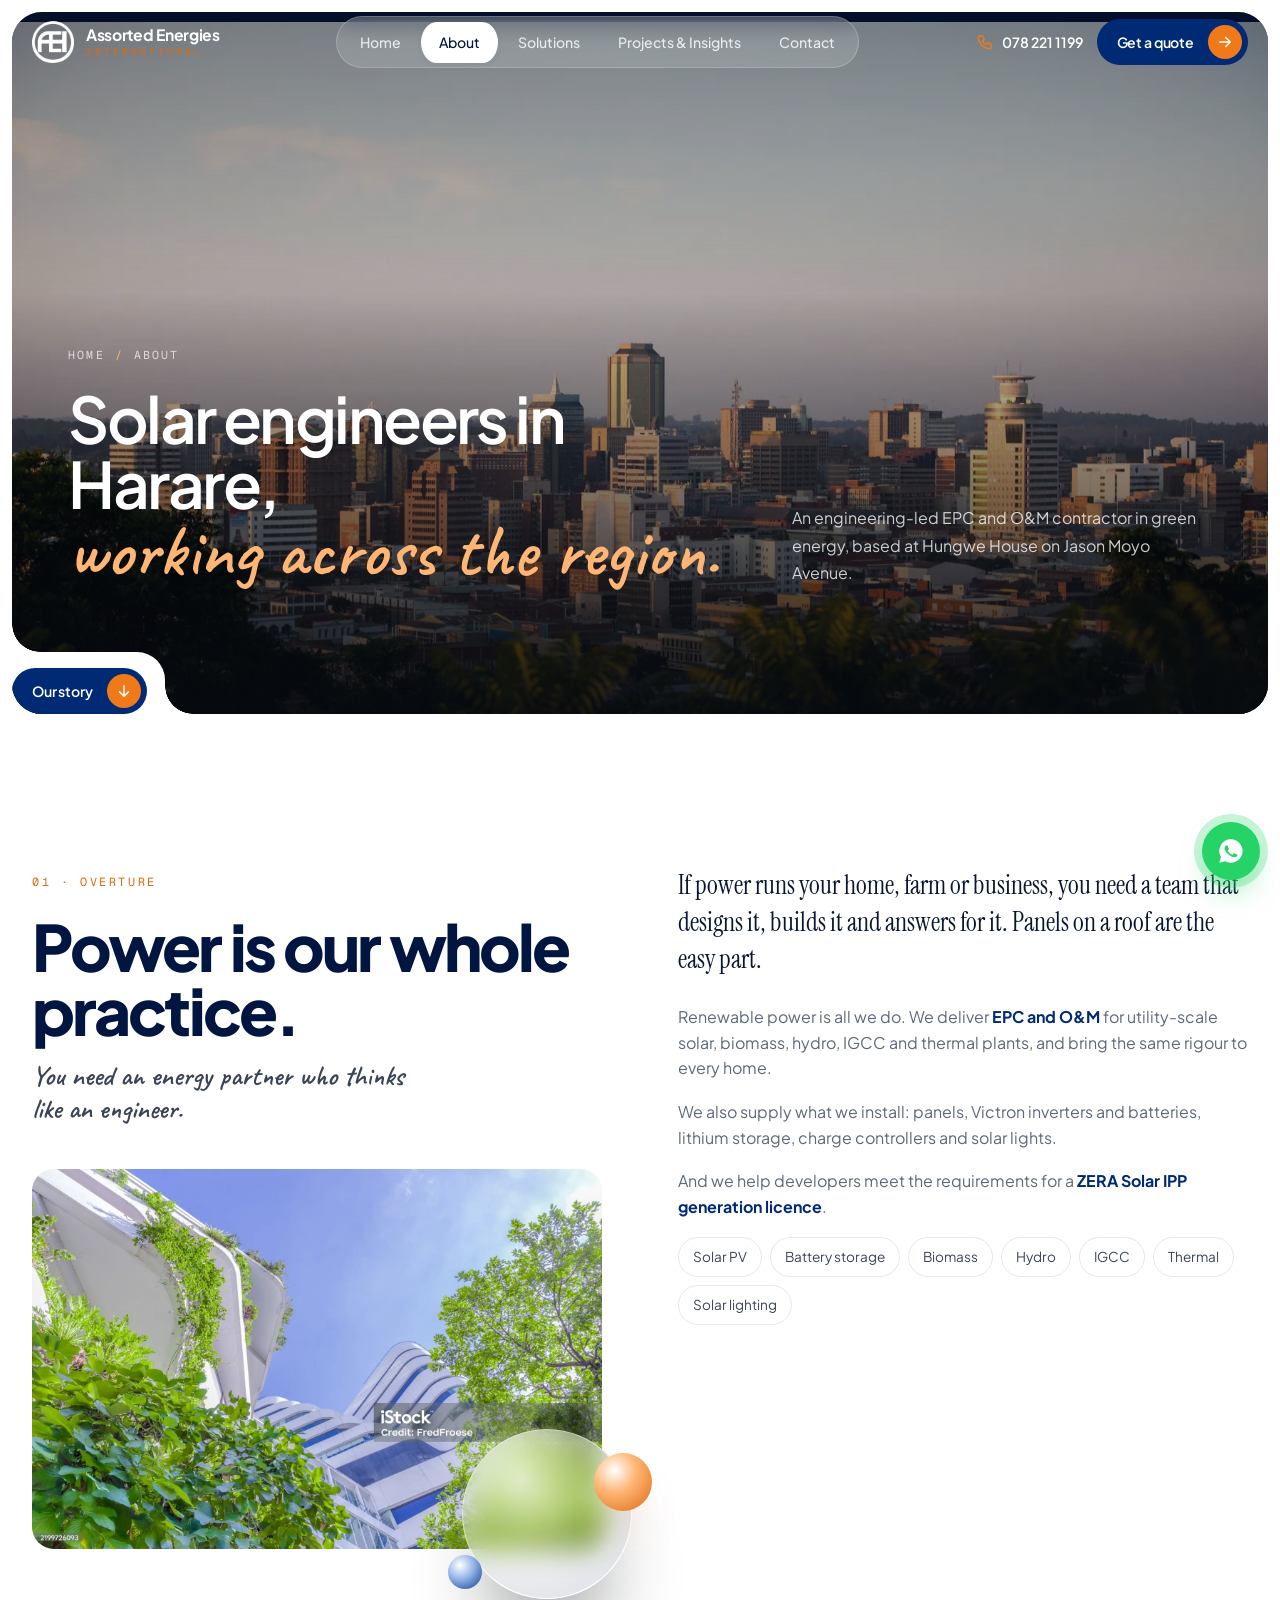
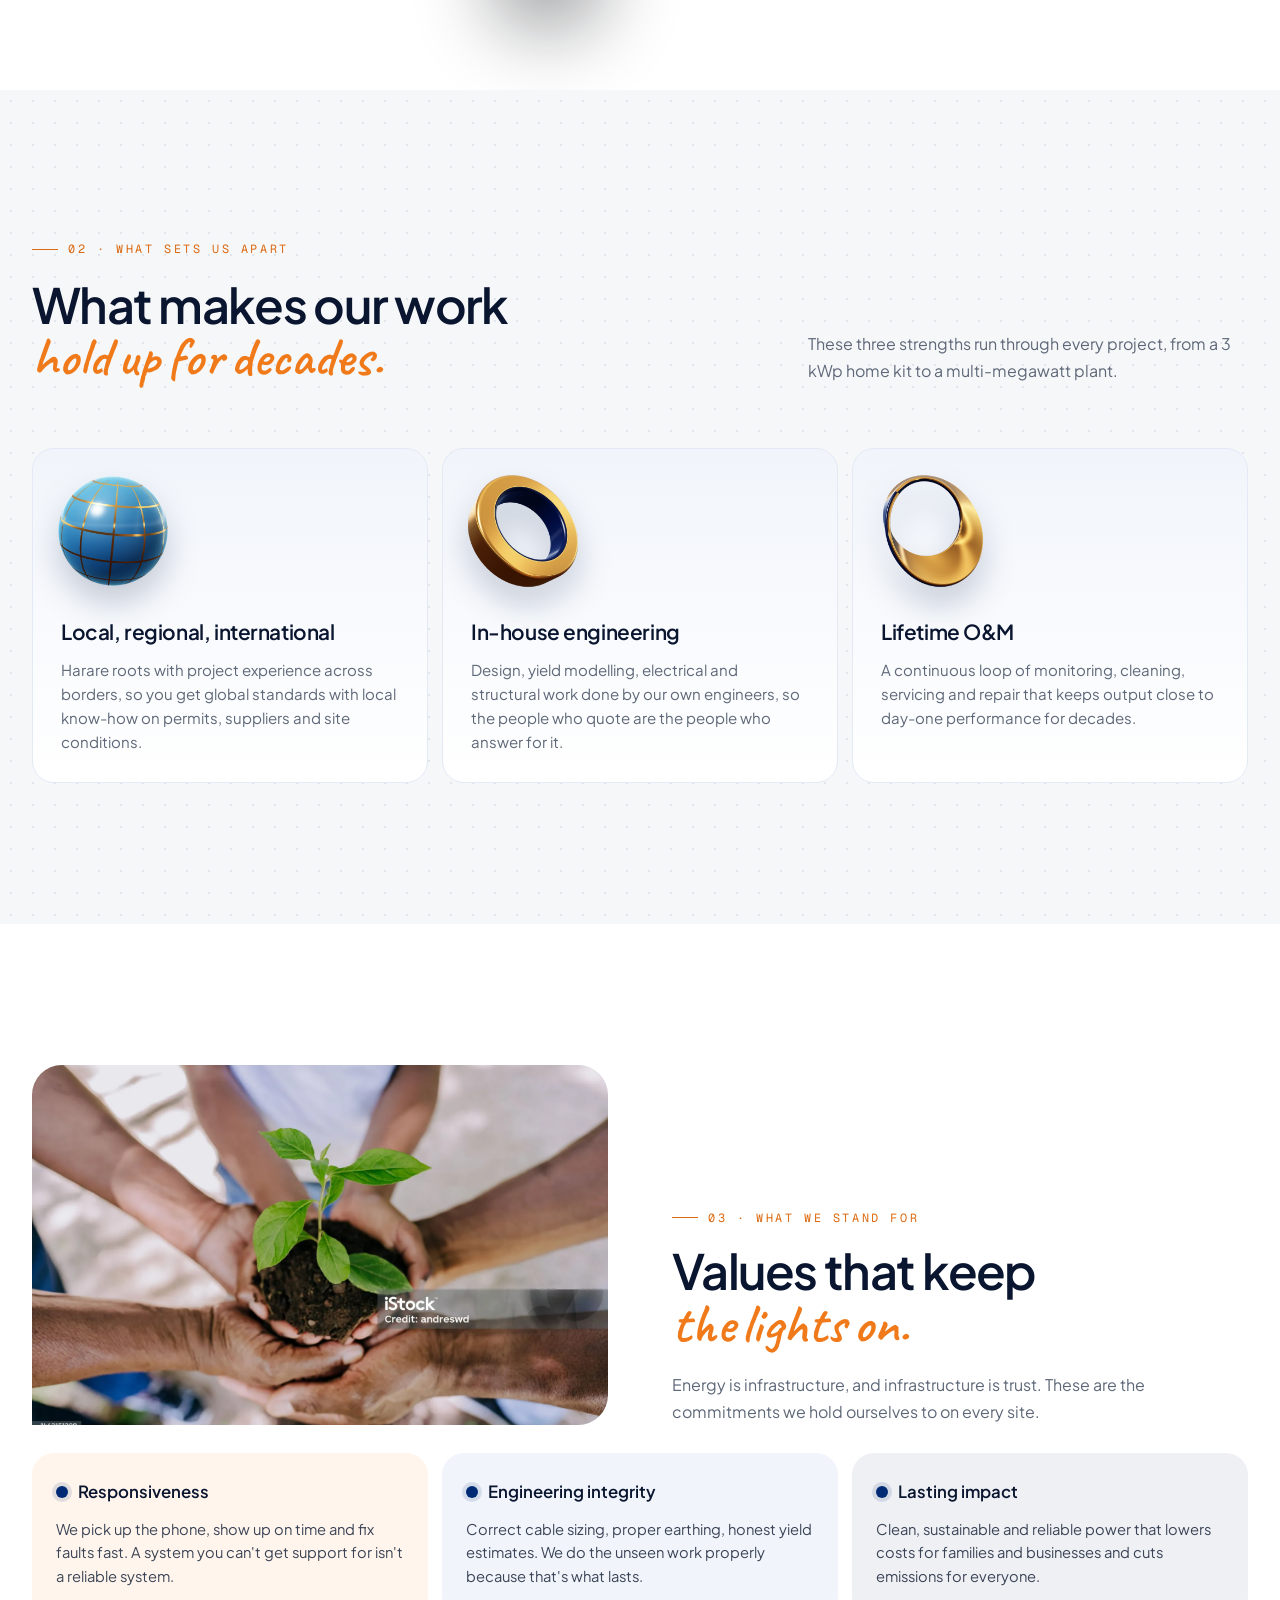
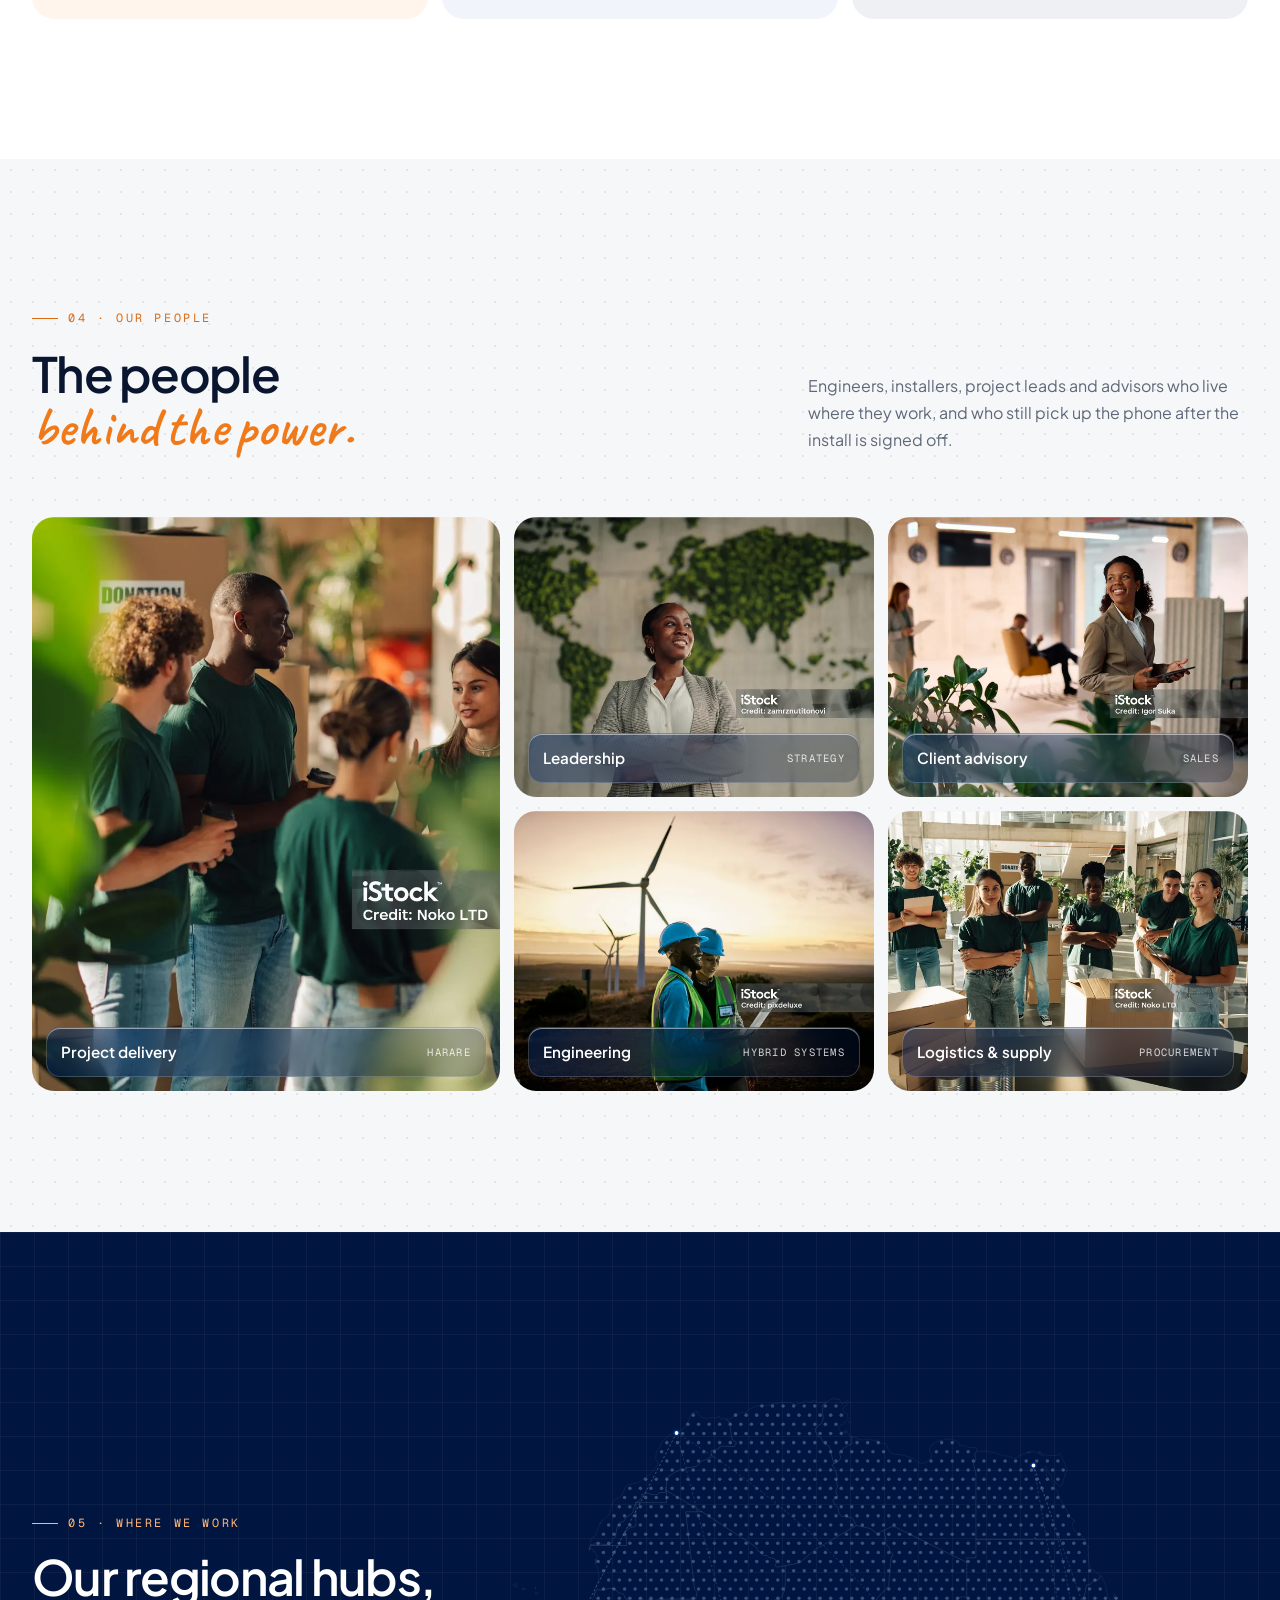
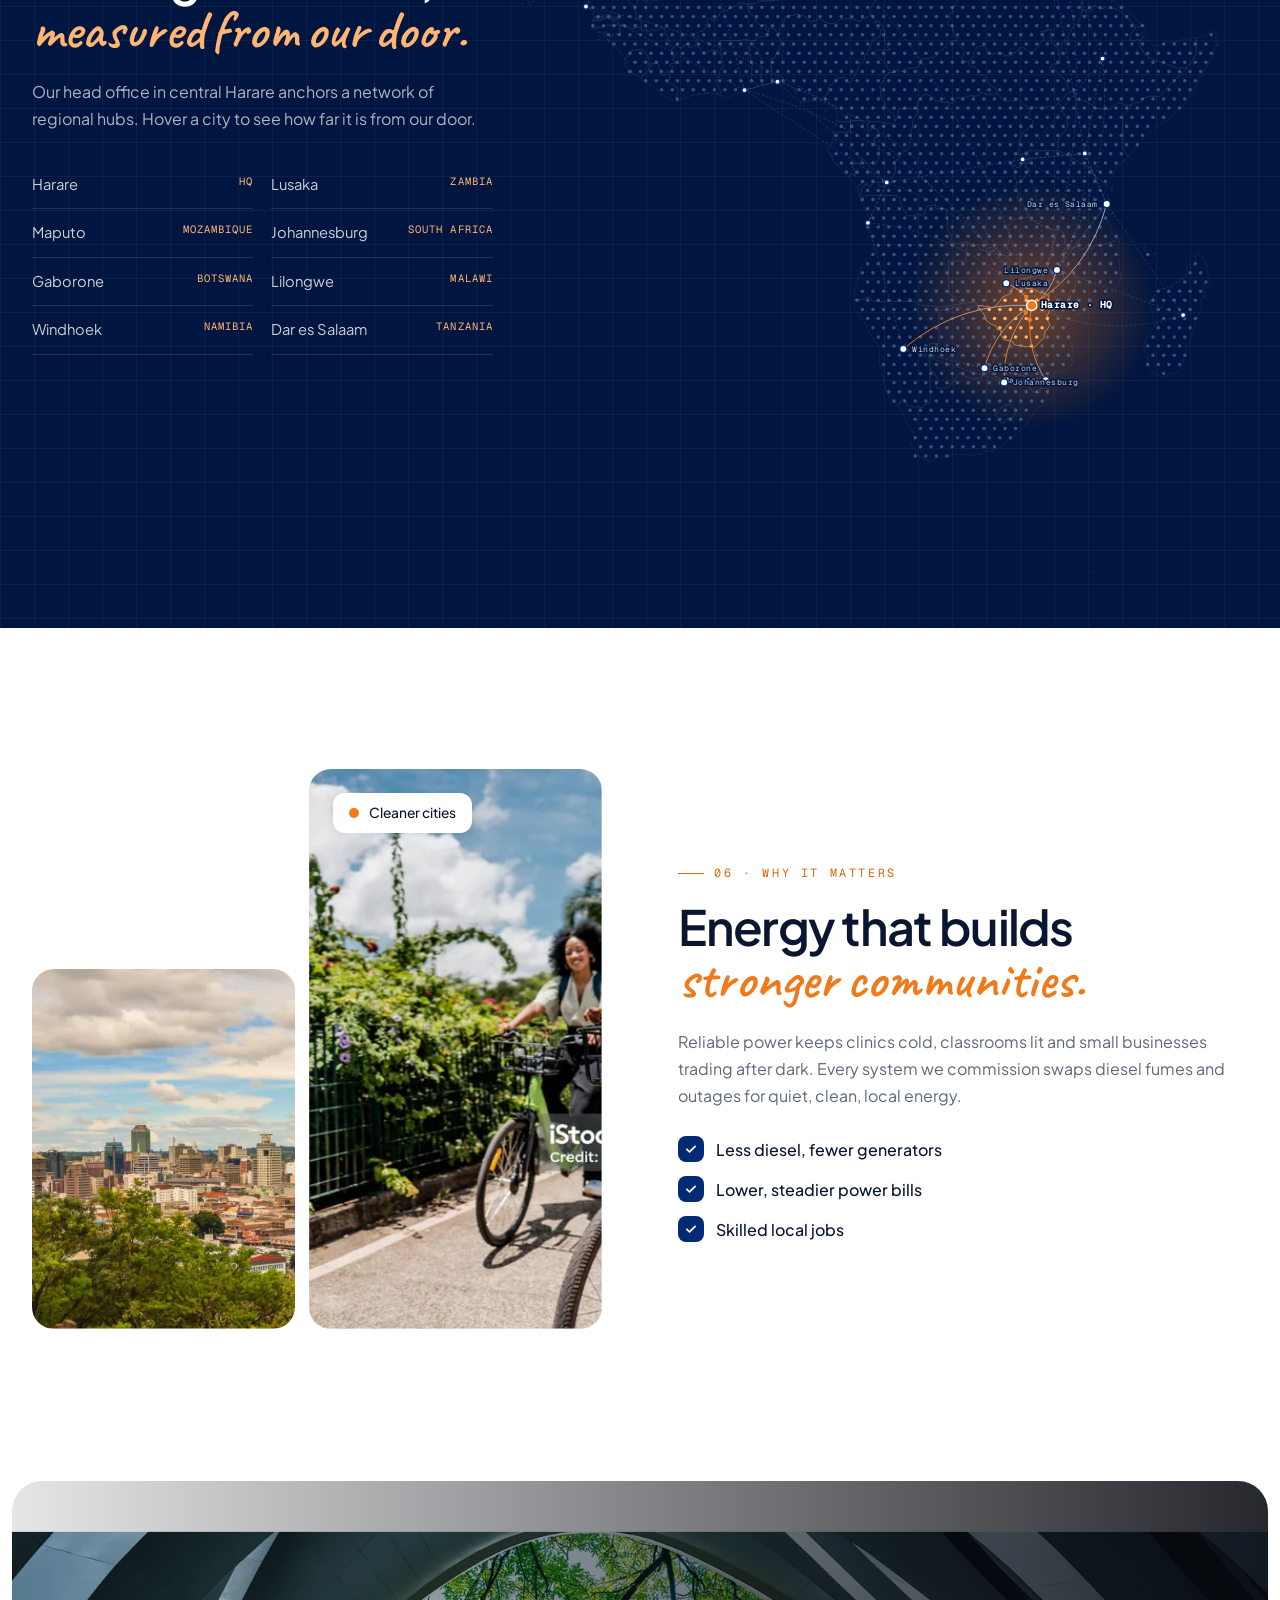
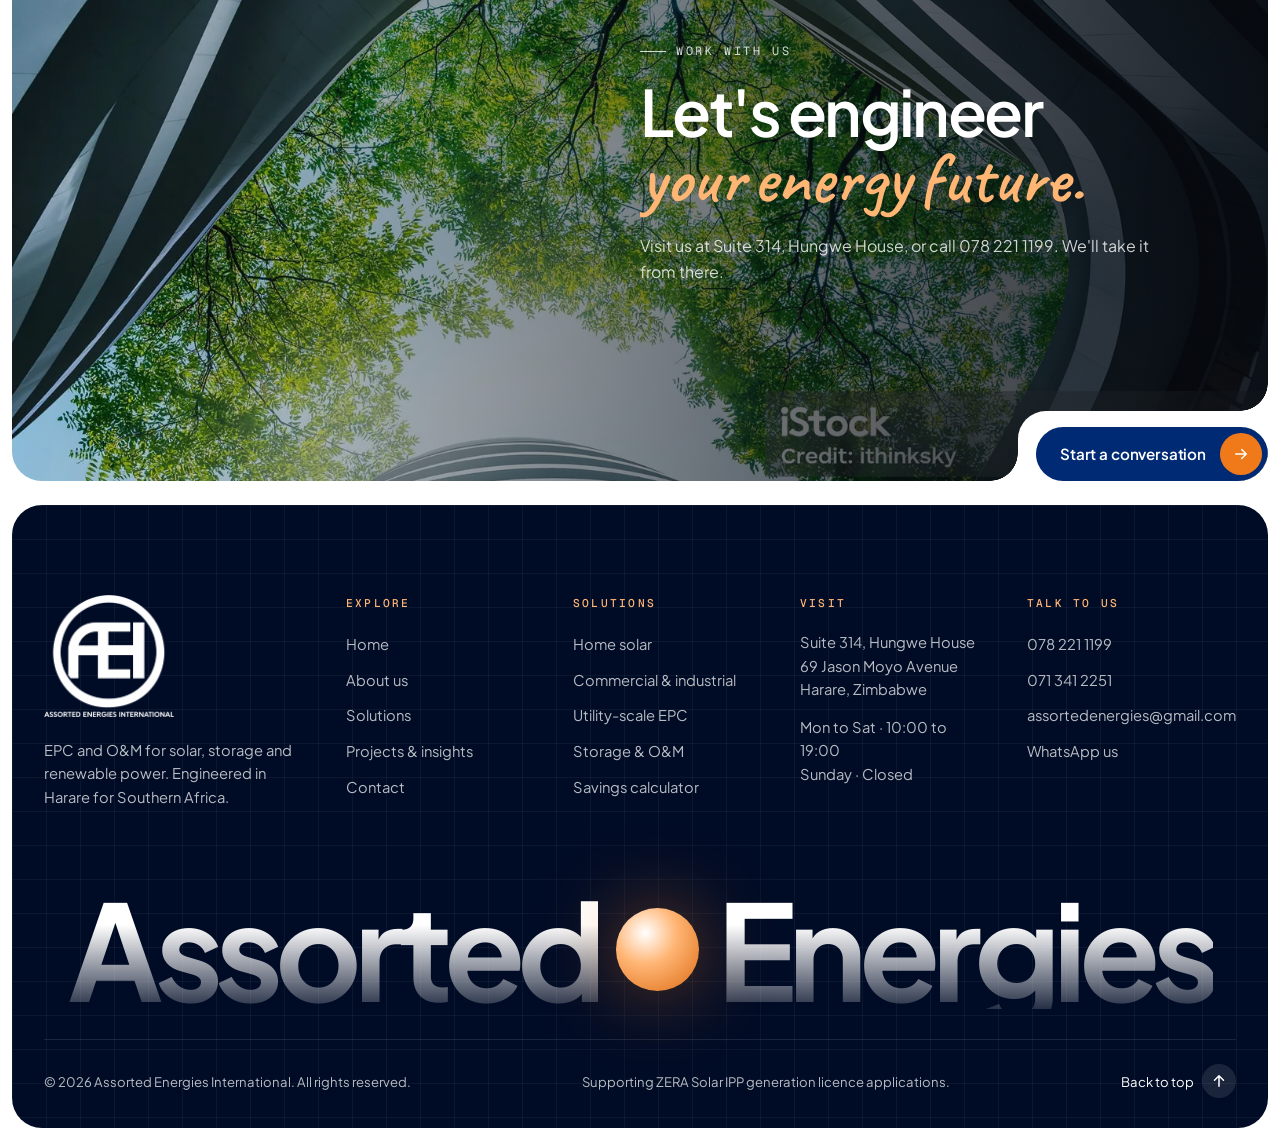
==== about.html @ 4443fee0 "Build Assorted Energies International website Five-page static site (Home, About, Solutions, Project" ====
<!doctype html>
<html lang="en">
<head>
  <meta charset="utf-8">
  <meta name="viewport" content="width=device-width, initial-scale=1">
  <title>About | Assorted Energies International</title>
  <meta name="description" content="A Harare-based EPC and O&amp;M contractor with local, regional and international experience across solar, storage, biomass, hydro and thermal power.">
  <meta name="theme-color" content="#002a74">
  <link rel="icon" href="assets/img/favicon.png">
  <script>document.documentElement.classList.add('js')</script>
  <link rel="preload" href="assets/fonts/plus-jakarta-sans.woff2" as="font" type="font/woff2" crossorigin>
  <link rel="preload" href="assets/fonts/caveat.woff2" as="font" type="font/woff2" crossorigin>
  <link rel="stylesheet" href="assets/css/fonts.css">
  <link rel="stylesheet" href="assets/css/style.css">
</head>
<body class="has-dark-hero" id="top">
<a class="skip-link" href="#main">Skip to content</a>

<div class="preloader" data-preloader aria-hidden="true">
  <div class="preloader__mark">
    <svg class="preloader__ring" viewBox="0 0 120 120"><circle cx="60" cy="60" r="54"/></svg>
    <img src="assets/img/logo-mark-white.png" alt="" width="64" height="64">
  </div>
  <p class="preloader__word"><span>Assorted Energies International</span></p>
</div>

<header class="site-header" data-header>
  <div class="container header-inner">
    <a class="brand" href="index.html" aria-label="Assorted Energies International, home">
      <img class="brand__mark" src="assets/img/logo-mark.png" alt="" width="42" height="42">
      <span class="brand__text"><b>Assorted Energies</b><small>International</small></span>
    </a>

    <nav class="nav" aria-label="Primary">
      <ul class="nav__list" data-nav-list>
        <li><a href="index.html" data-nav="home">Home</a></li>
        <li><a href="about.html" data-nav="about" class="is-active" aria-current="page">About</a></li>
        <li><a href="solutions.html" data-nav="solutions">Solutions</a></li>
        <li><a href="projects.html" data-nav="projects">Projects &amp; Insights</a></li>
        <li><a href="contact.html" data-nav="contact">Contact</a></li>
      </ul>
      <span class="nav__indicator" data-nav-indicator aria-hidden="true"></span>
    </nav>

    <div class="header-cta">
      <a class="header-phone" href="tel:+263782211199">
        <svg viewBox="0 0 24 24" aria-hidden="true"><path d="M5 4h4l2 5-2.5 1.5a11 11 0 0 0 5 5L15 13l5 2v4a2 2 0 0 1-2 2A16 16 0 0 1 3 6a2 2 0 0 1 2-2"/></svg>
        <span>078 221 1199</span>
      </a>
      <a class="btn btn--dark btn--sm" href="contact.html" data-magnetic>
        <span>Get a quote</span>
        <span class="btn__icon"><svg viewBox="0 0 24 24" aria-hidden="true"><path d="M5 12h14M13 6l6 6-6 6"/></svg></span>
      </a>
      <button class="menu-toggle" type="button" aria-label="Open menu" aria-expanded="false" aria-controls="mobile-menu" data-menu-toggle>
        <span></span><span></span>
      </button>
    </div>
  </div>
</header>

<div class="mobile-menu" id="mobile-menu" data-mobile-menu hidden>
  <nav aria-label="Mobile">
    <ol class="mobile-menu__list">
      <li><a href="index.html"><small>01</small>Home</a></li>
      <li><a href="about.html"><small>02</small>About</a></li>
      <li><a href="solutions.html"><small>03</small>Solutions</a></li>
      <li><a href="projects.html"><small>04</small>Projects &amp; Insights</a></li>
      <li><a href="contact.html"><small>05</small>Contact</a></li>
    </ol>
  </nav>
  <div class="mobile-menu__foot">
    <a href="tel:+263782211199">078 221 1199</a>
    <a href="mailto:assortedenergies@gmail.com">assortedenergies@gmail.com</a>
    <p>Suite 314, Hungwe House, 69 Jason Moyo Ave, Harare</p>
  </div>
</div>


<main id="main">

  <section class="page-hero">
    <div class="page-hero__card">
      <div class="page-hero__media"><img src="assets/img/harare-skyline.webp" alt="Harare city skyline seen across green treetops" data-parallax=".12" fetchpriority="high"></div>
      <div class="page-hero__content">
        <div>
          <nav class="crumbs" aria-label="Breadcrumb" data-hero style="--d:.1s"><a href="index.html">Home</a><span aria-hidden="true">/</span><span>About</span></nav>
          <h1 class="h1" data-hero style="--d:.2s">Solar engineers in Harare,<br><span class="serif">working across the region.</span></h1>
        </div>
        <p class="lede" data-hero style="--d:.35s">An engineering-led EPC and O&amp;M contractor in green energy, based at Hungwe House on Jason Moyo Avenue.</p>
      </div>
      <div class="notch">
        <a class="btn btn--sm" href="#overture"><span>Our story</span><span class="btn__icon"><svg viewBox="0 0 24 24" aria-hidden="true"><path d="M12 5v14M6 13l6 6 6-6"/></svg></span></a>
      </div>
    </div>
  </section>

  <!-- OVERTURE ----------------------------------------------------------------------- -->
  <section class="section" id="overture">
    <div class="container overture">
      <div>
        <p class="eyebrow eyebrow--plain" data-reveal>01 · Overture</p>
        <h2 class="overture__title" data-split>Power is our whole practice.</h2>
        <p class="overture__sub" data-reveal style="--d:.15s">You need an energy partner who thinks like an engineer.</p>
        <div class="overture__media" data-reveal="scale" style="--d:.2s">
          <figure class="media"><img src="assets/img/green-architecture.webp" alt="Modern building wrapped in greenery against a blue sky" loading="lazy"></figure>
          <div class="orb" aria-hidden="true"><span></span><span></span><span></span></div>
        </div>
      </div>
      <div>
        <p class="overture__lede" data-reveal>If power runs your home, farm or business, you need a team that designs it, builds it and answers for it. Panels on a roof are the easy part.</p>
        <div class="overture__body" data-reveal style="--d:.1s">
          <p>Renewable power is all we do. We deliver <strong>EPC and O&amp;M</strong> for utility-scale solar, biomass, hydro, IGCC and thermal plants, and bring the same rigour to every home.</p>
          <p style="margin-top:18px">We also supply what we install: panels, Victron inverters and batteries, lithium storage, charge controllers and solar lights.</p>
          <p style="margin-top:18px">And we help developers meet the requirements for a <strong>ZERA Solar IPP generation licence</strong>.</p>
        </div>
        <ul class="pill-list tech-list" data-reveal style="--d:.2s">
          <li>Solar PV</li><li>Battery storage</li><li>Biomass</li><li>Hydro</li><li>IGCC</li><li>Thermal</li><li>Solar lighting</li>
        </ul>
      </div>
    </div>
  </section>

  <!-- CAPABILITIES (3D) ------------------------------------------------------------------- -->
  <section class="section section--gray">
    <div class="container">
      <div class="section-head">
        <div>
          <p class="eyebrow" data-reveal>02 · What sets us apart</p>
          <h2 class="h2" data-split>What makes our work<br><span class="serif tone-orange">hold up for decades.</span></h2>
        </div>
        <p class="lede" data-reveal style="--d:.1s">These three strengths run through every project, from a 3 kWp home kit to a multi-megawatt plant.</p>
      </div>
      <div class="caps">
        <article class="cap" data-reveal>
          <img src="assets/img/obj-globe.webp" alt="" width="120" height="120" loading="lazy">
          <h3>Local, regional, international</h3>
          <p>Harare roots with project experience across borders, so you get global standards with local know-how on permits, suppliers and site conditions.</p>
        </article>
        <article class="cap" data-reveal style="--d:.1s">
          <img src="assets/img/obj-ring.webp" alt="" width="120" height="120" loading="lazy">
          <h3>In-house engineering</h3>
          <p>Design, yield modelling, electrical and structural work done by our own engineers, so the people who quote are the people who answer for it.</p>
        </article>
        <article class="cap" data-reveal style="--d:.2s">
          <img src="assets/img/obj-ribbon.webp" alt="" width="120" height="120" loading="lazy">
          <h3>Lifetime O&amp;M</h3>
          <p>A continuous loop of monitoring, cleaning, servicing and repair that keeps output close to day-one performance for decades.</p>
        </article>
      </div>
    </div>
  </section>

  <!-- VALUES ------------------------------------------------------------------------------- -->
  <section class="section">
    <div class="container values">
      <figure class="media values__img" data-reveal="clip"><img src="assets/img/hands-community.webp" alt="Several hands together holding a young plant in soil" loading="lazy"></figure>
      <div>
        <p class="eyebrow" data-reveal>03 · What we stand for</p>
        <h2 class="h2" style="margin:18px 0 20px" data-split>Values that keep<br><span class="serif tone-orange">the lights on.</span></h2>
        <p class="lede" data-reveal style="--d:.1s">Energy is infrastructure, and infrastructure is trust. These are the commitments we hold ourselves to on every site.</p>
      </div>
      <div class="values__cards">
        <div class="value-card" data-reveal><h3>Responsiveness</h3><p>We pick up the phone, show up on time and fix faults fast. A system you can't get support for isn't a reliable system.</p></div>
        <div class="value-card" data-reveal style="--d:.1s"><h3>Engineering integrity</h3><p>Correct cable sizing, proper earthing, honest yield estimates. We do the unseen work properly because that's what lasts.</p></div>
        <div class="value-card" data-reveal style="--d:.2s"><h3>Lasting impact</h3><p>Clean, sustainable and reliable power that lowers costs for families and businesses and cuts emissions for everyone.</p></div>
      </div>
    </div>
  </section>

  <!-- TEAM ----------------------------------------------------------------------------------- -->
  <section class="section section--gray">
    <div class="container">
      <div class="section-head">
        <div>
          <p class="eyebrow" data-reveal>04 · Our people</p>
          <h2 class="h2" data-split>The people<br><span class="serif tone-orange">behind the power.</span></h2>
        </div>
        <p class="lede" data-reveal style="--d:.1s">Engineers, installers, project leads and advisors who live where they work, and who still pick up the phone after the install is signed off.</p>
      </div>
      <div class="team">
        <figure class="media" data-reveal="clip"><img src="assets/img/team-green.webp" alt="Team members in green shirts collaborating in a bright office" loading="lazy">
          <figcaption class="glass glass--dark"><b>Project delivery</b><small>Harare</small></figcaption></figure>
        <figure class="media" data-reveal="clip" style="--d:.1s"><img src="assets/img/leader-map-sm.webp" alt="Professional standing confidently in front of a green world map wall" loading="lazy">
          <figcaption class="glass glass--dark"><b>Leadership</b><small>Strategy</small></figcaption></figure>
        <figure class="media" data-reveal="clip" style="--d:.15s"><img src="assets/img/advisor-office-sm.webp" alt="Advisor smiling with a tablet in a modern office" loading="lazy">
          <figcaption class="glass glass--dark"><b>Client advisory</b><small>Sales</small></figcaption></figure>
        <figure class="media" data-reveal="clip" style="--d:.2s"><img src="assets/img/engineers-wind-sm.webp" alt="Two engineers in hard hats reviewing data near wind turbines" loading="lazy">
          <figcaption class="glass glass--dark"><b>Engineering</b><small>Hybrid systems</small></figcaption></figure>
        <figure class="media" data-reveal="clip" style="--d:.25s"><img src="assets/img/team-office-sm.webp" alt="Team members unpacking equipment boxes in an office" loading="lazy">
          <figcaption class="glass glass--dark"><b>Logistics &amp; supply</b><small>Procurement</small></figcaption></figure>
      </div>
    </div>
  </section>

  <!-- REACH MAP ---------------------------------------------------------------------------------- -->
  <section class="section section--dark map-section" id="reach">
    <div class="container map-wrap">
      <div>
        <p class="eyebrow eyebrow--light" data-reveal>05 · Where we work</p>
        <h2 class="h2" style="margin:18px 0 22px" data-split>Our regional hubs,<br><span class="serif" style="color:var(--orange-300)">measured from our door.</span></h2>
        <p class="lede" data-reveal>Our head office in central Harare anchors a network of regional hubs. Hover a city to see how far it is from our door.</p>
        <div class="city-list" data-reveal style="--d:.1s" id="africa-cities">
          <button type="button" data-city="Harare">Harare <small>HQ</small></button>
          <button type="button" data-city="Lusaka">Lusaka <small>Zambia</small></button>
          <button type="button" data-city="Maputo">Maputo <small>Mozambique</small></button>
          <button type="button" data-city="Johannesburg">Johannesburg <small>South Africa</small></button>
          <button type="button" data-city="Gaborone">Gaborone <small>Botswana</small></button>
          <button type="button" data-city="Lilongwe">Lilongwe <small>Malawi</small></button>
          <button type="button" data-city="Windhoek">Windhoek <small>Namibia</small></button>
          <button type="button" data-city="Dar es Salaam">Dar es Salaam <small>Tanzania</small></button>
        </div>
      </div>
      <div class="map" data-map="africa" data-list="#africa-cities" data-label="Map of Africa with Harare head office linked to regional hubs"></div>
    </div>
  </section>

  <!-- COMMUNITY ------------------------------------------------------------------------------------ -->
  <section class="section">
    <div class="container split">
      <div class="why__media">
        <figure class="media" data-reveal="clip"><img src="assets/img/harare-city.webp" alt="Harare city centre framed by trees" loading="lazy"></figure>
        <figure class="media" data-reveal="clip" style="--d:.15s"><img src="assets/img/cyclists-green-sm.webp" alt="Two women cycling along a leafy path on a sunny day" loading="lazy"><span class="chip"><i></i>Cleaner cities</span></figure>
      </div>
      <div>
        <p class="eyebrow" data-reveal>06 · Why it matters</p>
        <h2 class="h2" style="margin:18px 0 22px" data-split>Energy that builds<br><span class="serif tone-orange">stronger communities.</span></h2>
        <p class="lede" data-reveal>Reliable power keeps clinics cold, classrooms lit and small businesses trading after dark. Every system we commission swaps diesel fumes and outages for quiet, clean, local energy.</p>
        <ul class="checklist" style="margin-top:28px;--d:.1s" data-reveal>
          <li>Less diesel, fewer generators</li>
          <li>Lower, steadier power bills</li>
          <li>Skilled local jobs</li>
        </ul>
      </div>
    </div>
  </section>

  <section class="cta section--tight" style="padding-top:12px">
    <div class="cta__card">
      <img src="assets/img/green-building-up.webp" alt="Looking up through a green courtyard of a modern tower" loading="lazy" data-parallax=".1">
      <div class="cta__text">
        <p class="eyebrow eyebrow--light" data-reveal>Work with us</p>
        <h2 class="h1" style="margin-top:18px" data-split>Let's engineer<br><span class="serif">your energy future.</span></h2>
        <p data-reveal style="--d:.1s">Visit us at Suite 314, Hungwe House, or call 078 221 1199. We'll take it from there.</p>
      </div>
      <div class="notch notch--right">
        <a class="btn" href="contact.html" data-magnetic><span>Start a conversation</span><span class="btn__icon"><svg viewBox="0 0 24 24" aria-hidden="true"><path d="M5 12h14M13 6l6 6-6 6"/></svg></span></a>
      </div>
    </div>
  </section>

</main>

<script src="assets/js/map-data.js" defer></script>
<footer class="site-footer">
  <div class="container">
    <div class="footer-top">
      <div class="footer-brand">
        <img src="assets/img/logo-white.png" alt="Assorted Energies International" width="150" height="140" loading="lazy">
        <p>EPC and O&amp;M for solar, storage and renewable power. Engineered in Harare for Southern Africa.</p>
      </div>
      <div class="footer-col">
        <h4>Explore</h4>
        <ul>
          <li><a href="index.html">Home</a></li>
          <li><a href="about.html">About us</a></li>
          <li><a href="solutions.html">Solutions</a></li>
          <li><a href="projects.html">Projects &amp; insights</a></li>
          <li><a href="contact.html">Contact</a></li>
        </ul>
      </div>
      <div class="footer-col">
        <h4>Solutions</h4>
        <ul>
          <li><a href="solutions.html#residential">Home solar</a></li>
          <li><a href="solutions.html#commercial">Commercial &amp; industrial</a></li>
          <li><a href="solutions.html#utility">Utility-scale EPC</a></li>
          <li><a href="solutions.html#specialist">Storage &amp; O&amp;M</a></li>
          <li><a href="solutions.html#calculator">Savings calculator</a></li>
        </ul>
      </div>
      <div class="footer-col">
        <h4>Visit</h4>
        <address>
          Suite 314, Hungwe House<br>
          69 Jason Moyo Avenue<br>
          Harare, Zimbabwe
        </address>
        <p class="footer-hours">Mon to Sat · 10:00 to 19:00<br>Sunday · Closed</p>
      </div>
      <div class="footer-col">
        <h4>Talk to us</h4>
        <ul>
          <li><a href="tel:+263782211199">078 221 1199</a></li>
          <li><a href="tel:+263713412251">071 341 2251</a></li>
          <li><a href="mailto:assortedenergies@gmail.com">assortedenergies@gmail.com</a></li>
          <li><a href="https://wa.me/263782211199" target="_blank" rel="noopener">WhatsApp us</a></li>
        </ul>
      </div>
    </div>

    <div class="footer-word" aria-hidden="true">
      <span>Assorted</span><span class="footer-word__sun"></span><span>Energies</span>
    </div>

    <div class="footer-bottom">
      <p>© <span data-year>2026</span> Assorted Energies International. All rights reserved.</p>
      <p>Supporting ZERA Solar IPP generation licence applications.</p>
      <a href="#top" class="to-top" data-to-top>Back to top
        <svg viewBox="0 0 24 24" aria-hidden="true"><path d="M12 19V5M6 11l6-6 6 6"/></svg>
      </a>
    </div>
  </div>
</footer>

<a class="wa-float" href="https://wa.me/263782211199?text=Hi%20Assorted%20Energies%2C%20I%27d%20like%20a%20solar%20quote." target="_blank" rel="noopener" aria-label="Chat with us on WhatsApp">
  <svg viewBox="0 0 24 24" aria-hidden="true"><path d="M12 2a10 10 0 0 0-8.6 15.1L2 22l5-1.3A10 10 0 1 0 12 2Zm5.3 14.1c-.2.6-1.3 1.2-1.8 1.2s-1 .3-3.4-.7a11.6 11.6 0 0 1-4.6-4.1 5.2 5.2 0 0 1-1.1-2.8 3 3 0 0 1 1-2.2 1 1 0 0 1 .7-.3h.5c.2 0 .4 0 .6.5l.9 2.1a.6.6 0 0 1 0 .5l-.3.5-.4.5c-.2.2-.3.3-.1.6a8.3 8.3 0 0 0 1.5 1.9 7.5 7.5 0 0 0 2.2 1.4c.3.1.4.1.6-.1l.8-1c.2-.3.4-.2.6-.1l2 1c.3.1.5.2.5.3a2.5 2.5 0 0 1-.2 1.3Z"/></svg>
</a>

<script src="assets/js/main.js" defer></script>

</body>
</html>
---- assets/css/fonts.css ----
/* Self-hosted fonts (SIL Open Font License). Latin subset only. Generated from Google Fonts. */
@font-face {
  font-family: 'Caveat';
  font-style: normal;
  font-weight: 500;
  font-display: swap;
  src: url(../fonts/caveat.woff2) format('woff2');
  unicode-range: U+0000-00FF, U+0131, U+0152-0153, U+02BB-02BC, U+02C6, U+02DA, U+02DC, U+0304, U+0308, U+0329, U+2000-206F, U+20AC, U+2122, U+2191, U+2193, U+2212, U+2215, U+FEFF, U+FFFD;
}
@font-face {
  font-family: 'Caveat';
  font-style: normal;
  font-weight: 600;
  font-display: swap;
  src: url(../fonts/caveat.woff2) format('woff2');
  unicode-range: U+0000-00FF, U+0131, U+0152-0153, U+02BB-02BC, U+02C6, U+02DA, U+02DC, U+0304, U+0308, U+0329, U+2000-206F, U+20AC, U+2122, U+2191, U+2193, U+2212, U+2215, U+FEFF, U+FFFD;
}
@font-face {
  font-family: 'Caveat';
  font-style: normal;
  font-weight: 700;
  font-display: swap;
  src: url(../fonts/caveat.woff2) format('woff2');
  unicode-range: U+0000-00FF, U+0131, U+0152-0153, U+02BB-02BC, U+02C6, U+02DA, U+02DC, U+0304, U+0308, U+0329, U+2000-206F, U+20AC, U+2122, U+2191, U+2193, U+2212, U+2215, U+FEFF, U+FFFD;
}
@font-face {
  font-family: 'Geist Mono';
  font-style: normal;
  font-weight: 400;
  font-display: swap;
  src: url(../fonts/geist-mono.woff2) format('woff2');
  unicode-range: U+0000-00FF, U+0131, U+0152-0153, U+02BB-02BC, U+02C6, U+02DA, U+02DC, U+0304, U+0308, U+0329, U+2000-206F, U+20AC, U+2122, U+2191, U+2193, U+2212, U+2215, U+FEFF, U+FFFD;
}
@font-face {
  font-family: 'Geist Mono';
  font-style: normal;
  font-weight: 500;
  font-display: swap;
  src: url(../fonts/geist-mono.woff2) format('woff2');
  unicode-range: U+0000-00FF, U+0131, U+0152-0153, U+02BB-02BC, U+02C6, U+02DA, U+02DC, U+0304, U+0308, U+0329, U+2000-206F, U+20AC, U+2122, U+2191, U+2193, U+2212, U+2215, U+FEFF, U+FFFD;
}
@font-face {
  font-family: 'Instrument Serif';
  font-style: normal;
  font-weight: 400;
  font-display: swap;
  src: url(../fonts/instrument-serif.woff2) format('woff2');
  unicode-range: U+0000-00FF, U+0131, U+0152-0153, U+02BB-02BC, U+02C6, U+02DA, U+02DC, U+0304, U+0308, U+0329, U+2000-206F, U+20AC, U+2122, U+2191, U+2193, U+2212, U+2215, U+FEFF, U+FFFD;
}
@font-face {
  font-family: 'Plus Jakarta Sans';
  font-style: normal;
  font-weight: 400;
  font-display: swap;
  src: url(../fonts/plus-jakarta-sans.woff2) format('woff2');
  unicode-range: U+0000-00FF, U+0131, U+0152-0153, U+02BB-02BC, U+02C6, U+02DA, U+02DC, U+0304, U+0308, U+0329, U+2000-206F, U+20AC, U+2122, U+2191, U+2193, U+2212, U+2215, U+FEFF, U+FFFD;
}
@font-face {
  font-family: 'Plus Jakarta Sans';
  font-style: normal;
  font-weight: 500;
  font-display: swap;
  src: url(../fonts/plus-jakarta-sans.woff2) format('woff2');
  unicode-range: U+0000-00FF, U+0131, U+0152-0153, U+02BB-02BC, U+02C6, U+02DA, U+02DC, U+0304, U+0308, U+0329, U+2000-206F, U+20AC, U+2122, U+2191, U+2193, U+2212, U+2215, U+FEFF, U+FFFD;
}
@font-face {
  font-family: 'Plus Jakarta Sans';
  font-style: normal;
  font-weight: 600;
  font-display: swap;
  src: url(../fonts/plus-jakarta-sans.woff2) format('woff2');
  unicode-range: U+0000-00FF, U+0131, U+0152-0153, U+02BB-02BC, U+02C6, U+02DA, U+02DC, U+0304, U+0308, U+0329, U+2000-206F, U+20AC, U+2122, U+2191, U+2193, U+2212, U+2215, U+FEFF, U+FFFD;
}
@font-face {
  font-family: 'Plus Jakarta Sans';
  font-style: normal;
  font-weight: 700;
  font-display: swap;
  src: url(../fonts/plus-jakarta-sans.woff2) format('woff2');
  unicode-range: U+0000-00FF, U+0131, U+0152-0153, U+02BB-02BC, U+02C6, U+02DA, U+02DC, U+0304, U+0308, U+0329, U+2000-206F, U+20AC, U+2122, U+2191, U+2193, U+2212, U+2215, U+FEFF, U+FFFD;
}
@font-face {
  font-family: 'Plus Jakarta Sans';
  font-style: normal;
  font-weight: 800;
  font-display: swap;
  src: url(../fonts/plus-jakarta-sans.woff2) format('woff2');
  unicode-range: U+0000-00FF, U+0131, U+0152-0153, U+02BB-02BC, U+02C6, U+02DA, U+02DC, U+0304, U+0308, U+0329, U+2000-206F, U+20AC, U+2122, U+2191, U+2193, U+2212, U+2215, U+FEFF, U+FFFD;
}
---- assets/css/style.css ----
/* ==========================================================================
   Assorted Energies International
   Design system + page styles
   --------------------------------------------------------------------------
   1. Tokens          6. Hero & page heads     11. Process & delivery
   2. Base            7. Tiles & stats         12. Maps
   3. Layout          8. Sector cards          13. Charts & calculator
   4. Buttons, chips  9. 3D service cards      14. Footer & CTA
   5. Header & menu  10. Glass & orbs          15. Motion & responsive
   ========================================================================== */

/* 1. Tokens ---------------------------------------------------------------- */
:root {
  /* Brand navy, sampled from the logo (#002A74) */
  --navy-950: #000c26;
  --navy-900: #00153f;
  --navy-800: #002a74;
  --navy-700: #0b3a8c;
  --navy-500: #2f5fb8;
  --navy-300: #8fb0e6;
  --navy-100: #e3eaf6;
  --navy-50:  #f1f5fb;

  /* Solar orange, from the brand flyer accents */
  --orange-700: #c2560a;
  --orange-600: #db6a12;
  --orange-500: #f07a1a;
  --orange-300: #ffb574;
  --orange-100: #fde9d6;
  --orange-50:  #fff5ec;

  /* Neutral grays */
  --gray-900: #121826;
  --gray-700: #3b4456;
  --gray-600: #5e6878;
  --gray-400: #a3acba;
  --gray-200: #e2e6ec;
  --gray-100: #eef0f4;
  --gray-50:  #f6f7f9;

  --bg: #ffffff;
  --ink: #0a1630;
  --muted: var(--gray-600);
  --line: rgba(10, 22, 48, .1);

  --font: "Plus Jakarta Sans", "Inter", system-ui, -apple-system, "Segoe UI", sans-serif;
  --serif: "Instrument Serif", "Times New Roman", serif;
  --script: "Caveat", "Segoe Print", cursive;
  --mono: "Geist Mono", ui-monospace, "SFMono-Regular", Menlo, monospace;

  --radius-sm: 14px;
  --radius: 22px;
  --radius-lg: 30px;
  --radius-xl: 40px;
  --notch: 28px;

  /* One easing curve for the whole site; the aliases keep component rules readable */
  --ease: cubic-bezier(.22, .61, .36, 1);
  --ease-out: var(--ease);
  --ease-in-out: var(--ease);
  --reveal: .7s;

  /* Surface textures, kept at the threshold of visibility */
  --pat-grid: linear-gradient(rgba(255, 255, 255, .045) 1px, transparent 1px),
              linear-gradient(90deg, rgba(255, 255, 255, .045) 1px, transparent 1px);
  --pat-dots: radial-gradient(rgba(0, 42, 116, .09) 1px, transparent 1.4px);
  --pat-hatch: repeating-linear-gradient(135deg, rgba(255, 255, 255, .09) 0 1px, transparent 1px 9px);

  /* Neutral scrim for photography: darkens for contrast without tinting the image */
  --scrim: 7, 10, 16;

  --container: 1320px;
  --gutter: clamp(16px, 3vw, 32px);
  --section: clamp(80px, 11vw, 150px);
  --header-h: 84px;

  --shadow-sm: 0 2px 8px rgba(0, 21, 63, .06);
  --shadow: 0 24px 60px -24px rgba(0, 21, 63, .28);
  --shadow-lg: 0 50px 100px -40px rgba(0, 21, 63, .45);
}

/* 2. Base ------------------------------------------------------------------ */
*, *::before, *::after { box-sizing: border-box; }
html { overflow-x: clip; -webkit-text-size-adjust: 100%; scroll-behavior: smooth; scroll-padding-top: 100px; }
body {
  margin: 0;
  font-family: var(--font);
  font-size: 1rem;
  line-height: 1.6;
  color: var(--ink);
  background: var(--bg);
  -webkit-font-smoothing: antialiased;
  text-rendering: optimizeLegibility;
  overflow-x: clip;
}
img, svg, video { display: block; max-width: 100%; }
img { height: auto; }
a { color: inherit; text-decoration: none; }
button, input, select, textarea { font: inherit; color: inherit; }
button { cursor: pointer; background: none; border: 0; padding: 0; }
h1, h2, h3, h4, p, ul, ol, figure, blockquote, dl, dd { margin: 0; }
ul, ol { padding: 0; list-style: none; }
address { font-style: normal; }
::selection { background: var(--orange-500); color: #fff; }
:focus-visible { outline: 2px solid var(--orange-500); outline-offset: 3px; border-radius: 6px; }

.skip-link {
  position: fixed; left: 16px; top: -60px; z-index: 300;
  background: var(--navy-800); color: #fff; padding: 10px 18px; border-radius: 99px;
  transition: top .3s var(--ease);
}
.skip-link:focus { top: 16px; }
.sr-only { position: absolute; width: 1px; height: 1px; overflow: hidden; clip: rect(0 0 0 0); white-space: nowrap; }

/* Numbers: tabular, lining figures wherever a figure is a value */
.num, .tile__num, .counter b, .deliver__stat b, .map-stat b, .calc__big, .calc__cell b, .chart-card__hero b, .sun-widget__value b, .hours td:last-child, .chart .axis text {
  font-variant-numeric: tabular-nums lining-nums;
}

/* Type scale */
.display {
  font-weight: 600;
  font-size: clamp(2.6rem, 6.4vw, 6rem);
  line-height: .98;
  letter-spacing: -.045em;
}
.h1 { font-weight: 600; font-size: clamp(2.3rem, 5vw, 4.4rem); line-height: 1.02; letter-spacing: -.04em; }
.h2 { font-weight: 600; font-size: clamp(2rem, 3.8vw, 3.3rem); line-height: 1.06; letter-spacing: -.035em; }
.h3 { font-weight: 600; font-size: clamp(1.3rem, 1.9vw, 1.6rem); line-height: 1.2; letter-spacing: -.02em; }
.h4 { font-weight: 600; font-size: 1.1rem; line-height: 1.3; letter-spacing: -.01em; }
/* Handwritten accent (Caveat) replaces italic display text */
.serif { font-family: var(--script); font-style: normal; font-weight: 600; font-size: 1.14em; letter-spacing: 0; line-height: .95; }
.tone-orange { color: var(--orange-500); }
.tone-grad {
  background: linear-gradient(92deg, var(--orange-600) 0%, var(--orange-500) 45%, #ffb36b 100%);
  -webkit-background-clip: text; background-clip: text; color: transparent;
}
.lede { font-size: clamp(1rem, 1.2vw, 1.12rem); color: var(--muted); line-height: 1.7; max-width: 52ch; }
.lede--serif { font-family: var(--serif); font-size: clamp(1.35rem, 2vw, 1.75rem); line-height: 1.4; color: var(--ink); max-width: 34ch; }
.muted { color: var(--muted); }

.eyebrow {
  display: inline-flex; align-items: center; gap: 10px;
  font-family: var(--mono); font-size: .74rem; letter-spacing: .22em; text-transform: uppercase;
  color: var(--orange-600);
}
.eyebrow::before { content: ""; width: 26px; height: 1px; background: currentColor; }
.eyebrow--light { color: var(--orange-300); }
.eyebrow--plain::before { display: none; }

/* 3. Layout ---------------------------------------------------------------- */
.container { width: min(100% - 2 * var(--gutter), var(--container)); margin-inline: auto; }
.section { padding-block: var(--section); position: relative; }
.section--tight { padding-block: clamp(56px, 7vw, 96px); }
.section--flush-top { padding-top: 0; }
.section--gray { background-color: var(--gray-50); background-image: var(--pat-dots); background-size: 22px 22px; }
.section--dark { background-color: var(--navy-900); background-image: var(--pat-grid); background-size: 34px 34px; color: #fff; }
.section--dark .lede, .section--dark .muted { color: rgba(255, 255, 255, .68); }

.section-head {
  display: grid; grid-template-columns: 1fr minmax(0, 440px);
  gap: 32px 64px; align-items: end; margin-bottom: clamp(40px, 5vw, 72px);
}
.section-head .eyebrow { margin-bottom: 20px; }
.section-head--center { grid-template-columns: 1fr; text-align: center; justify-items: center; }
.section-head--center .lede { margin-inline: auto; }

/* Rounded frame that holds full-bleed imagery (gardening deck reference) */
.frame { padding: 12px; }
.frame > .frame__inner { border-radius: var(--radius-lg); overflow: hidden; position: relative; }

/* Image utility */
.media { position: relative; overflow: hidden; border-radius: var(--radius); background: var(--gray-100); }
.media > img { width: 100%; height: 100%; object-fit: cover; transition: transform 1.4s var(--ease-out); }
.media:hover > img { transform: scale(1.04); }

/* 4. Buttons & chips --------------------------------------------------------- */
.btn {
  --btn-bg: var(--navy-800); --btn-fg: #fff; --icon-bg: var(--orange-500); --icon-fg: #fff;
  position: relative; display: inline-flex; align-items: center; gap: 14px;
  padding: 6px 6px 6px 24px; min-height: 54px; border-radius: 999px;
  background: var(--btn-bg); color: var(--btn-fg);
  font-weight: 600; font-size: .95rem; letter-spacing: -.01em; white-space: nowrap;
  overflow: hidden; isolation: isolate;
  transition: color .5s var(--ease), box-shadow .5s var(--ease), transform .4s var(--ease);
}
.btn::before {
  content: ""; position: absolute; inset: 0; z-index: -1; border-radius: inherit;
  background: var(--orange-500); transform: translateX(-101%); transition: transform .6s var(--ease-out);
}
.btn:hover::before { transform: none; }
.btn:hover { box-shadow: 0 14px 30px -12px rgba(240, 122, 26, .6); }
.btn > span:first-child { flex: 1; text-align: center; }
.btn__icon {
  display: grid; place-items: center; width: 42px; height: 42px; flex: none; border-radius: 50%;
  background: var(--icon-bg); color: var(--icon-fg); transition: transform .5s var(--ease), background .5s var(--ease);
}
.btn:hover .btn__icon { transform: rotate(-45deg); background: #fff; color: var(--orange-600); }
.btn svg { width: 18px; height: 18px; fill: none; stroke: currentColor; stroke-width: 2; stroke-linecap: round; stroke-linejoin: round; }
.btn--sm { min-height: 46px; padding-left: 20px; font-size: .88rem; }
.btn--sm .btn__icon { width: 34px; height: 34px; }
.btn--dark { --btn-bg: var(--navy-800); }
.btn--light { --btn-bg: #fff; --btn-fg: var(--navy-900); }
.btn--light:hover { color: #fff; }
.btn--glass {
  --btn-bg: rgba(255, 255, 255, .14); --btn-fg: #fff;
  backdrop-filter: blur(14px) saturate(140%); -webkit-backdrop-filter: blur(14px) saturate(140%);
  border: 1px solid rgba(255, 255, 255, .35);
}
.btn--orange { --btn-bg: var(--orange-500); --icon-bg: #fff; --icon-fg: var(--orange-600); }
.btn--orange::before { background: var(--navy-800); }

.link-arrow {
  display: inline-flex; align-items: center; gap: 10px; font-weight: 600; font-size: .92rem;
  padding-bottom: 4px; background: linear-gradient(currentColor, currentColor) 0 100% / 100% 1px no-repeat;
  transition: gap .4s var(--ease), background-size .4s var(--ease);
}
.link-arrow svg { width: 18px; height: 18px; fill: none; stroke: currentColor; stroke-width: 2; stroke-linecap: round; stroke-linejoin: round; }
.link-arrow:hover { gap: 16px; }

.chip {
  display: inline-flex; align-items: center; gap: 10px;
  padding: 9px 16px; border-radius: 12px; background: #fff;
  font-size: .86rem; font-weight: 500; color: var(--ink); box-shadow: var(--shadow-sm);
}
.chip i { width: 10px; height: 10px; border-radius: 50%; background: var(--orange-500); flex: none; }
.chip--glass {
  background: rgba(255, 255, 255, .16); color: #fff; box-shadow: none;
  border: 1px solid rgba(255, 255, 255, .3);
  backdrop-filter: blur(16px); -webkit-backdrop-filter: blur(16px);
}
.pill-list { display: flex; flex-wrap: wrap; gap: 8px; }
.pill-list li {
  padding: 8px 14px; border-radius: 99px; border: 1px solid var(--line); font-size: .85rem; color: var(--gray-700);
}

.checklist { display: grid; gap: 14px; }
.checklist li { display: grid; grid-template-columns: 26px 1fr; gap: 12px; align-items: start; font-weight: 500; }
.checklist li::before {
  content: ""; width: 26px; height: 26px; border-radius: 8px; margin-top: -1px;
  background: var(--navy-800) url("data:image/svg+xml,%3Csvg xmlns='http://www.w3.org/2000/svg' viewBox='0 0 24 24' fill='none' stroke='%23fff' stroke-width='3' stroke-linecap='round' stroke-linejoin='round'%3E%3Cpath d='M5 12.5l4.5 4.5L19 7.5'/%3E%3C/svg%3E") center / 14px no-repeat;
}

/* 5. Header & mobile menu ----------------------------------------------------- */
.site-header {
  position: fixed; inset: 0 0 auto; z-index: 100; height: var(--header-h);
  display: flex; align-items: center;
  transition: transform .5s var(--ease), background .4s var(--ease), box-shadow .4s var(--ease), height .4s var(--ease);
}
.site-header.is-scrolled {
  --header-h: 70px;
  background: rgba(255, 255, 255, .78);
  backdrop-filter: blur(18px) saturate(160%); -webkit-backdrop-filter: blur(18px) saturate(160%);
  box-shadow: 0 1px 0 var(--line);
}
.site-header.is-hidden { transform: translateY(-100%); }
.header-inner { display: flex; align-items: center; justify-content: space-between; gap: 24px; }

.brand { display: inline-flex; align-items: center; gap: 12px; flex: none; }
.brand__mark { width: 42px; height: 42px; transition: transform .8s var(--ease); }
.brand:hover .brand__mark { transform: rotate(-12deg) scale(1.05); }
.brand__text { display: grid; line-height: 1.05; }
.brand__text b { font-weight: 700; font-size: .98rem; letter-spacing: -.02em; color: var(--navy-800); }
.brand__text small { font-family: var(--mono); font-size: .62rem; letter-spacing: .3em; text-transform: uppercase; color: var(--orange-600); margin-top: 3px; }

.nav { position: relative; padding: 5px; border-radius: 999px; background: rgba(238, 240, 244, .82); backdrop-filter: blur(10px); -webkit-backdrop-filter: blur(10px); }
.nav__list { display: flex; gap: 2px; position: relative; z-index: 1; }
.nav__list a {
  display: block; padding: 9px 18px; border-radius: 999px; font-size: .88rem; font-weight: 500; color: var(--gray-700);
  transition: color .3s var(--ease);
}
.nav__list a:hover, .nav__list a.is-active { color: var(--navy-900); }
.nav__indicator {
  position: absolute; top: 5px; left: 0; height: calc(100% - 10px); width: 100px; border-radius: 999px; transform-origin: 0 50%;
  background: #fff; box-shadow: var(--shadow-sm); transition: transform .5s var(--ease), opacity .3s;
  opacity: 0;
}
.header-cta { display: flex; align-items: center; gap: 14px; }
.header-phone { display: inline-flex; align-items: center; gap: 8px; font-size: .88rem; font-weight: 600; color: var(--navy-800); }
.header-phone svg { width: 18px; height: 18px; fill: none; stroke: var(--orange-500); stroke-width: 1.8; stroke-linejoin: round; }

/* Header on top of a dark hero */
.has-dark-hero .site-header:not(.is-scrolled) .brand__text b,
.has-dark-hero .site-header:not(.is-scrolled) .header-phone { color: #fff; }
.has-dark-hero .site-header:not(.is-scrolled) .brand__mark { filter: brightness(0) invert(1); }
.has-dark-hero .site-header:not(.is-scrolled) .nav { background: rgba(255, 255, 255, .14); border: 1px solid rgba(255, 255, 255, .2); }
.has-dark-hero .site-header:not(.is-scrolled) .nav__list a { color: rgba(255, 255, 255, .82); }
.has-dark-hero .site-header:not(.is-scrolled) .nav__list a.is-active,
.has-dark-hero .site-header:not(.is-scrolled) .nav__list a:hover { color: var(--navy-900); }
.has-dark-hero .site-header:not(.is-scrolled) .menu-toggle span { background: #fff; }

.menu-toggle { display: none; width: 48px; height: 48px; border-radius: 50%; background: var(--gray-100); position: relative; z-index: 120; }
.menu-toggle span { position: absolute; left: 14px; right: 14px; height: 2px; border-radius: 2px; background: var(--navy-900); transition: transform .5s var(--ease), top .5s var(--ease); }
.menu-toggle span:first-child { top: 19px; }
.menu-toggle span:last-child { top: 27px; }
.menu-open .menu-toggle span { background: #fff !important; }
.menu-open .menu-toggle { background: rgba(255, 255, 255, .12); }
.menu-open .menu-toggle span:first-child { top: 23px; transform: rotate(45deg); }
.menu-open .menu-toggle span:last-child { top: 23px; transform: rotate(-45deg); }

.mobile-menu {
  position: fixed; inset: 0; z-index: 110; background: var(--navy-900); color: #fff;
  padding: calc(var(--header-h) + 24px) var(--gutter) 32px;
  display: flex; flex-direction: column; justify-content: space-between;
  clip-path: circle(0 at calc(100% - 44px) 42px); transition: clip-path .8s var(--ease-in-out);
}
.mobile-menu[hidden] { display: flex; visibility: hidden; }
.menu-open .mobile-menu { clip-path: circle(150% at calc(100% - 44px) 42px); visibility: visible; }
.mobile-menu__list { display: grid; gap: 6px; }
.mobile-menu__list a {
  display: flex; align-items: baseline; gap: 14px; font-size: clamp(2rem, 9vw, 3rem); font-weight: 600; letter-spacing: -.04em;
  opacity: 0; transform: translateY(30px); transition: opacity .6s var(--ease), transform .8s var(--ease-out), color .3s;
}
.mobile-menu__list a:hover { color: var(--orange-300); }
.mobile-menu__list small { font-family: var(--mono); font-size: .75rem; letter-spacing: .1em; color: var(--orange-300); }
.menu-open .mobile-menu__list a { opacity: 1; transform: none; }
.menu-open .mobile-menu__list li:nth-child(1) a { transition-delay: .25s; }
.menu-open .mobile-menu__list li:nth-child(2) a { transition-delay: .3s; }
.menu-open .mobile-menu__list li:nth-child(3) a { transition-delay: .35s; }
.menu-open .mobile-menu__list li:nth-child(4) a { transition-delay: .4s; }
.menu-open .mobile-menu__list li:nth-child(5) a { transition-delay: .45s; }
.mobile-menu__foot { display: grid; gap: 6px; color: rgba(255, 255, 255, .7); font-size: .95rem; }
.mobile-menu__foot a { color: #fff; font-weight: 600; }
.menu-open { overflow: hidden; }

/* Preloader */
.preloader {
  position: fixed; inset: 0; z-index: 400; background: var(--navy-900);
  display: grid; place-content: center; justify-items: center; gap: 22px;
  transition: clip-path 1s var(--ease-in-out); clip-path: inset(0 0 0 0);
}
.preloader.is-done { clip-path: inset(0 0 100% 0); }
.preloader.is-skipped { display: none; }
.preloader__mark { position: relative; width: 120px; height: 120px; display: grid; place-items: center; }
.preloader__mark img { width: 64px; height: 64px; animation: pl-pop .9s var(--ease-out) both; }
.preloader__ring { position: absolute; inset: 0; transform: rotate(-90deg); }
.preloader__ring circle { fill: none; stroke: var(--orange-500); stroke-width: 2; stroke-linecap: round; stroke-dasharray: 340; stroke-dashoffset: 340; animation: pl-ring 1.1s var(--ease-in-out) forwards; }
.preloader__word { overflow: hidden; font-family: var(--mono); font-size: .72rem; letter-spacing: .32em; text-transform: uppercase; color: rgba(255, 255, 255, .7); }
.preloader__word span { display: block; animation: pl-up .9s .2s var(--ease-out) both; }
@keyframes pl-ring { to { stroke-dashoffset: 0; } }
@keyframes pl-pop { from { opacity: 0; transform: scale(.6) rotate(-20deg); } }
@keyframes pl-up { from { transform: translateY(110%); } }

/* 6. Hero & page heads ---------------------------------------------------------- */
.hero { padding: 12px; height: 100svh; min-height: 560px; max-height: 1040px; display: flex; }
.hero__card {
  position: relative; flex: 1; border-radius: var(--radius-lg); overflow: hidden; color: #fff;
  display: flex; flex-direction: column; justify-content: flex-end;
  background: var(--navy-900);
}
.hero__media { position: absolute; inset: 0; }
.hero__media img { width: 100%; height: 115%; object-fit: cover; transform-origin: 50% 40%; animation: kenburns 22s ease-in-out infinite alternate; will-change: transform; }
.hero__media::after {
  content: ""; position: absolute; inset: 0;
  background:
    linear-gradient(90deg, rgba(var(--scrim), .78) 0%, rgba(var(--scrim), .35) 45%, rgba(var(--scrim), 0) 70%),
    linear-gradient(0deg, rgba(var(--scrim), .85) 0%, rgba(var(--scrim), 0) 55%),
    linear-gradient(180deg, rgba(var(--scrim), .5) 0%, rgba(var(--scrim), 0) 22%);
}
@keyframes kenburns { from { transform: scale(1.02); } to { transform: scale(1.14) translateY(-3%); } }

.hero__content {
  position: relative; z-index: 2; padding: 0 clamp(20px, 4.4vw, 64px) clamp(92px, min(12vw, 15vh), 150px);
  display: grid; grid-template-columns: minmax(0, 1fr) auto; align-items: end; gap: 40px;
}
.hero__title { max-width: 14ch; font-size: clamp(2.3rem, min(6.4vw, 9vh), 6rem); }
.hero__title .serif { color: var(--orange-300); font-size: 1.18em; }
.hero__lede { margin-top: clamp(12px, 2.8vh, 26px); color: rgba(255, 255, 255, .78); max-width: 46ch; font-size: clamp(1rem, 1.2vw, 1.1rem); }
.hero__eyebrow { margin-bottom: clamp(12px, 2.8vh, 26px); }

.rotator { display: inline-grid; vertical-align: bottom; overflow: hidden; height: 1.02em; }
.rotator > span { grid-area: 1 / 1; transform: translateY(105%); transition: transform 1s var(--ease-out); white-space: nowrap; }
.rotator > span.is-in { transform: none; }
.rotator > span.is-out { transform: translateY(-105%); }

/* Hero notch: bottom-left tab cut out of the image, holding the CTA */
.notch {
  position: absolute; z-index: 3; left: 0; bottom: 0;
  background: var(--bg); padding: 16px 18px 0 0; border-top-right-radius: var(--notch);
  display: flex; align-items: center; gap: 14px;
}
.notch::before, .notch::after {
  content: ""; position: absolute; width: var(--notch); height: var(--notch);
  background: radial-gradient(circle at 100% 0, transparent calc(var(--notch) - .5px), var(--bg) var(--notch));
}
.notch::before { left: 0; top: calc(-1 * var(--notch)); }
.notch::after { right: calc(-1 * var(--notch)); bottom: 0; }
.notch--right { left: auto; right: 0; padding: 16px 0 0 18px; border-top-right-radius: 0; border-top-left-radius: var(--notch); }
.notch--right::before { left: auto; right: 0; background: radial-gradient(circle at 0 0, transparent calc(var(--notch) - .5px), var(--bg) var(--notch)); }
.notch--right::after { right: auto; left: calc(-1 * var(--notch)); background: radial-gradient(circle at 0 0, transparent calc(var(--notch) - .5px), var(--bg) var(--notch)); }
.notch__round {
  width: 54px; height: 54px; border-radius: 50%; display: grid; place-items: center; flex: none;
  background: var(--gray-100); color: var(--navy-800); transition: background .4s var(--ease), color .4s var(--ease), transform .5s var(--ease);
}
.notch__round svg { width: 20px; height: 20px; fill: none; stroke: currentColor; stroke-width: 2; stroke-linecap: round; stroke-linejoin: round; }
.notch__round:hover { background: var(--orange-500); color: #fff; transform: rotate(90deg); }

/* Live sun widget (glass) */
.sun-widget {
  position: absolute; z-index: 3; top: calc(var(--header-h) + 28px); right: clamp(20px, 4vw, 56px);
  width: 260px; padding: 18px 20px 16px; border-radius: var(--radius);
  background: linear-gradient(140deg, rgba(255, 255, 255, .22), rgba(255, 255, 255, .06));
  border: 1px solid rgba(255, 255, 255, .3);
  backdrop-filter: blur(18px) saturate(150%); -webkit-backdrop-filter: blur(18px) saturate(150%);
  box-shadow: 0 30px 60px -30px rgba(0, 0, 0, .5);
}
.sun-widget__top { display: flex; justify-content: space-between; align-items: center; font-family: var(--mono); font-size: .68rem; letter-spacing: .16em; text-transform: uppercase; color: rgba(255, 255, 255, .75); }
.sun-widget__live { display: inline-flex; align-items: center; gap: 6px; }
.sun-widget__live::before { content: ""; width: 7px; height: 7px; border-radius: 50%; background: #5ee08a; box-shadow: 0 0 0 0 rgba(94, 224, 138, .6); animation: live 2s infinite; }
@keyframes live { 70% { box-shadow: 0 0 0 8px rgba(94, 224, 138, 0); } 100% { box-shadow: 0 0 0 0 rgba(94, 224, 138, 0); } }
.sun-widget__arc { margin: 10px 0 4px; width: 100%; height: auto; overflow: visible; }
.sun-widget__arc .track { fill: none; stroke: rgba(255, 255, 255, .35); stroke-width: 1.2; stroke-dasharray: 3 4; }
.sun-widget__arc .ground { stroke: rgba(255, 255, 255, .4); stroke-width: 1; }
.sun-widget__arc .sun { fill: var(--orange-300); filter: drop-shadow(0 0 8px rgba(255, 181, 116, .9)); transition: cx 1s, cy 1s; }
.sun-widget__value { display: flex; justify-content: space-between; align-items: baseline; gap: 10px; }
.sun-widget__value b { font-size: 1.7rem; font-weight: 600; letter-spacing: -.03em; }
.sun-widget__value span { font-size: .82rem; color: rgba(255, 255, 255, .78); text-align: right; }

.hero__scroll {
  display: flex; align-items: center; gap: 12px; font-family: var(--mono); font-size: .7rem; letter-spacing: .2em; text-transform: uppercase; color: rgba(255, 255, 255, .78);
}
.hero__scroll i { width: 1px; height: 46px; background: rgba(255, 255, 255, .3); position: relative; overflow: hidden; }
.hero__scroll i::after { content: ""; position: absolute; left: 0; top: -40%; width: 100%; height: 40%; background: #fff; animation: scrollcue 2.2s var(--ease-in-out) infinite; }
@keyframes scrollcue { to { top: 100%; } }

.hero__aside { display: grid; gap: 14px; justify-items: end; }
.hero__badge { display: flex; align-items: center; gap: 14px; padding: 10px 18px 10px 10px; border-radius: 999px; }
.hero__badge img { width: 44px; height: 44px; border-radius: 50%; object-fit: cover; border: 2px solid rgba(255, 255, 255, .6); }
.hero__badge img + img { margin-left: -22px; }
.hero__badge b { display: block; font-size: 1rem; line-height: 1.1; }
.hero__badge small { font-size: .76rem; color: rgba(255, 255, 255, .75); }
.hero__badge-imgs { display: flex; }

/* Inner page head */
.page-hero { padding: 12px; }
.page-hero__card {
  position: relative; border-radius: var(--radius-lg); overflow: hidden; min-height: min(78svh, 720px);
  display: flex; align-items: flex-end; color: #fff; background: var(--navy-900);
}
.page-hero__media { position: absolute; inset: 0; }
.page-hero__media img { width: 100%; height: 112%; object-fit: cover; will-change: transform; }
.page-hero__media::after { content: ""; position: absolute; inset: 0; background: linear-gradient(0deg, rgba(var(--scrim), .88), rgba(var(--scrim), .2) 60%, rgba(var(--scrim), .45)); }
.page-hero__content { position: relative; z-index: 2; width: 100%; padding: 0 clamp(20px, 4.4vw, 64px) clamp(110px, 10vw, 130px); display: grid; grid-template-columns: 1fr minmax(0, 420px); gap: 32px 64px; align-items: end; }
.page-hero__content .lede { color: rgba(255, 255, 255, .78); }
.page-hero__content .serif { color: var(--orange-300); }
.crumbs { display: flex; gap: 10px; font-family: var(--mono); font-size: .72rem; letter-spacing: .18em; text-transform: uppercase; color: rgba(255, 255, 255, .7); margin-bottom: 22px; }
.crumbs a:hover { color: #fff; }
.crumbs span[aria-hidden] { color: var(--orange-300); }

/* Split hero with vertical image strips (lighting reference) */
.strip-hero { padding: 12px; }
.strip-hero__card {
  position: relative; border-radius: var(--radius-lg); overflow: hidden; background: var(--navy-900); color: #fff;
  display: grid; grid-template-columns: 1fr 1.05fr; align-items: center; gap: 40px;
  min-height: min(92svh, 860px); padding: calc(var(--header-h) + 30px) clamp(20px, 4.4vw, 64px) 70px;
}
.strip-hero__card::before {
  content: ""; position: absolute; inset: 0; pointer-events: none;
  background: radial-gradient(60% 70% at 85% 30%, rgba(240, 122, 26, .22), transparent 60%), radial-gradient(50% 60% at 10% 100%, rgba(47, 95, 184, .35), transparent 60%);
}
.strip-hero__ghost {
  position: absolute; left: clamp(20px, 4.4vw, 64px); top: calc(var(--header-h) + 10px); font-size: clamp(4rem, 12vw, 11rem); font-weight: 800; letter-spacing: -.06em;
  color: transparent; -webkit-text-stroke: 1px rgba(255, 255, 255, .09); line-height: 1; pointer-events: none; user-select: none;
}
.strip-hero__text { position: relative; z-index: 2; }
.strip-hero__text .serif { color: var(--orange-300); }
.strip-hero__text .lede { color: rgba(255, 255, 255, .72); margin-top: 24px; }
.strip-hero__text .btn { margin-top: 34px; }
.strips { position: relative; z-index: 2; display: grid; grid-template-columns: repeat(5, 1fr); gap: 10px; height: min(64svh, 560px); align-items: center; }
.strips figure { position: relative; height: var(--h, 80%); border-radius: 14px; overflow: hidden; transform: translateY(var(--y, 0)); }
.strips img { width: 100%; height: 100%; object-fit: cover; transition: transform 1.2s var(--ease-out); }
.strips figure:hover img { transform: scale(1.08); }
.strips figcaption { position: absolute; left: 10px; right: 10px; bottom: 10px; font-size: .7rem; font-family: var(--mono); letter-spacing: .08em; text-transform: uppercase; padding: 6px 8px; border-radius: 8px; background: rgba(0, 21, 63, .55); backdrop-filter: blur(8px); -webkit-backdrop-filter: blur(8px); opacity: 0; transform: translateY(8px); transition: .5s var(--ease); }
.strips figure:hover figcaption { opacity: 1; transform: none; }
.strip-hero__foot { position: absolute; z-index: 2; left: clamp(20px, 4.4vw, 64px); right: clamp(20px, 4.4vw, 64px); bottom: 24px; display: flex; justify-content: space-between; font-family: var(--mono); font-size: .7rem; letter-spacing: .16em; text-transform: uppercase; color: rgba(255, 255, 255, .5); }
.strip-hero__foot span:first-child::after { content: ""; display: inline-block; width: 60px; height: 1px; background: currentColor; margin: 0 14px; vertical-align: middle; }

/* 7. Tiles & stats --------------------------------------------------------------- */
.tiles { display: grid; grid-template-columns: 1.15fr .85fr 1.15fr .85fr; gap: 14px; }
.tile { position: relative; border-radius: var(--radius); overflow: hidden; min-height: 340px; }
.tile--photo img { width: 100%; height: 100%; object-fit: cover; position: absolute; inset: 0; transition: transform 1.4s var(--ease-out); }
.tile--photo:hover img { transform: scale(1.06); }
.tile--photo figcaption { position: absolute; left: 14px; bottom: 14px; }
.tile--stat { padding: 26px 24px; display: flex; flex-direction: column; justify-content: space-between; }
.tile--navy { background: var(--navy-800); color: #fff; }
.tile--orange { background: var(--orange-100) repeating-linear-gradient(135deg, rgba(240, 122, 26, .07) 0 1px, transparent 1px 9px); color: var(--navy-900); }
.tile--gray { background: var(--gray-100); }
.tile .tile__num { opacity: 1; font-size: clamp(2.6rem, 4vw, 3.6rem); font-weight: 600; letter-spacing: -.05em; line-height: 1; }
.tile__num sup { font-size: .4em; vertical-align: top; position: relative; top: .2em; margin-left: 2px; letter-spacing: 0; }
.tile__label { font-weight: 600; margin-bottom: 6px; }
.tile p { font-size: .9rem; line-height: 1.55; opacity: .78; }
.tile__spark { position: absolute; right: -40px; top: -40px; width: 160px; height: 160px; border-radius: 50%; border: 1px dashed currentColor; opacity: .18; animation: spin 40s linear infinite; }
.tile__spark::after { content: ""; position: absolute; inset: 24px; border-radius: 50%; border: 1px solid currentColor; }
@keyframes spin { to { transform: rotate(360deg); } }

.marquee { overflow: hidden; padding-block: 26px; border-block: 1px solid var(--line); background: #fff; }
.marquee__track { display: flex; width: max-content; animation: marquee 38s linear infinite; }
.marquee:hover .marquee__track { animation-play-state: paused; }
.marquee__group { display: flex; align-items: center; gap: 36px; padding-right: 36px; }
.marquee__group span { font-size: clamp(1.4rem, 2.4vw, 2.1rem); font-weight: 600; letter-spacing: -.03em; white-space: nowrap; color: var(--navy-800); }
.marquee__group span.serif { color: var(--orange-600); font-weight: 600; font-size: clamp(1.7rem, 2.9vw, 2.5rem); }
.marquee__group i { width: 28px; height: 28px; flex: none; border-radius: 50%; background: radial-gradient(circle at 35% 30%, #fff 0%, var(--orange-300) 40%, var(--orange-600) 100%); box-shadow: 0 0 0 6px var(--orange-50); }
@keyframes marquee { to { transform: translateX(-50%); } }

.counter-band { display: grid; grid-template-columns: repeat(4, 1fr); border-top: 1px solid var(--line); }
.counter { padding: 34px 28px 10px 0; border-right: 1px solid var(--line); }
.counter:last-child { border-right: 0; }
.counter + .counter { padding-left: 28px; }
.counter b { display: block; font-size: clamp(2.4rem, 4.2vw, 3.8rem); font-weight: 600; letter-spacing: -.05em; line-height: 1; color: var(--navy-800); }
.counter b em { font-style: normal; color: var(--orange-500); }
.counter > span { display: block; margin-top: 12px; color: var(--muted); font-size: .92rem; max-width: 26ch; }
.section--dark .counter-band, .section--dark .counter { border-color: rgba(255, 255, 255, .12); }
.section--dark .counter b { color: #fff; }

/* 8. Sector cards (Teamway reference) ---------------------------------------------- */
.sectors { display: grid; grid-template-columns: repeat(2, 1fr); gap: 16px; }
.sector {
  position: relative; overflow: hidden; border-radius: var(--radius); min-height: 400px;
  padding: clamp(24px, 3vw, 34px); display: flex; flex-direction: column; isolation: isolate;
  transition: transform .6s var(--ease), box-shadow .6s var(--ease);
}
.sector:hover { transform: translateY(-6px); box-shadow: var(--shadow); }
.sector--home { background: #fbe9da; }
.sector--business { background: #eef0f3; }
.sector--farm { background: #e6edf8; }
.sector--utility { background: #dde5f2; }
.sector .chip { align-self: flex-start; }
.sector__body { margin-top: auto; max-width: 30ch; position: relative; z-index: 2; }
.sector h3 { font-size: clamp(1.7rem, 2.6vw, 2.25rem); font-weight: 500; letter-spacing: -.035em; line-height: 1.05; margin: 40px 0 14px; }
.sector p { color: var(--gray-700); font-size: .96rem; }
.sector { padding-bottom: 96px; }
.sector .notch, .photo-card .notch { --notch: 22px; padding: 12px 14px 0 0; }
.sector__art { position: absolute; right: 0; top: 0; bottom: 0; width: 46%; z-index: -1; pointer-events: none; }

/* Homes: tilted panel tiles (orange chevrons) */
.art-panels { display: grid; grid-template-columns: 1fr 1fr; gap: 14px; padding: 30px 0 30px 0; transform: translateX(16%); }
.art-panels span {
  border-radius: 26px; transform: skewX(-24deg); height: 150px;
  background: linear-gradient(105deg, rgba(240, 122, 26, 0) 0%, rgba(240, 122, 26, .55) 55%, #e8711a 100%);
  transition: transform 1s var(--ease);
  position: relative; overflow: hidden;
}
.art-panels span::after { content: ""; position: absolute; inset: 0; background: repeating-linear-gradient(90deg, transparent 0 30px, rgba(255, 255, 255, .18) 30px 31px), repeating-linear-gradient(0deg, transparent 0 36px, rgba(255, 255, 255, .18) 36px 37px); }
.art-panels span:nth-child(2n) { transform: skewX(24deg); }
.sector:hover .art-panels span { transform: skewX(-14deg) translateX(-6px); }
.sector:hover .art-panels span:nth-child(2n) { transform: skewX(14deg) translateX(6px); }

/* Business: graphite spheres and half-discs (sun phases) */
.art-spheres { position: absolute; inset: 0; }
.art-spheres span { position: absolute; border-radius: 50%; background: radial-gradient(circle at 35% 30%, #fafafa 0%, #c9cdd3 55%, #8e949d 100%); box-shadow: inset -10px -16px 30px rgba(0, 0, 0, .12); transition: transform 1s var(--ease); }
.art-spheres span:nth-child(1) { width: 150px; height: 150px; right: 70px; top: 40px; }
.art-spheres span:nth-child(2) { width: 120px; height: 120px; right: -30px; top: 10px; }
.art-spheres span:nth-child(3) { width: 150px; height: 75px; border-radius: 0 0 150px 150px; right: 70px; top: 210px; background: linear-gradient(180deg, #e9ebee 0%, #9aa0a8 100%); }
.art-spheres span:nth-child(4) { width: 150px; height: 75px; border-radius: 150px 150px 0 0; right: 70px; bottom: 30px; background: linear-gradient(0deg, #e9ebee 0%, #9aa0a8 100%); }
.art-spheres span:nth-child(5) { width: 110px; height: 110px; right: -40px; bottom: 90px; }
.sector:hover .art-spheres span:nth-child(1) { transform: translate(-10px, 8px); }
.sector:hover .art-spheres span:nth-child(3) { transform: translateY(10px); }
.sector:hover .art-spheres span:nth-child(4) { transform: translateY(-10px); }

/* Farms: centre-pivot irrigation disc */
.art-pivot { position: absolute; right: -16%; top: 50%; width: 360px; aspect-ratio: 1.15; transform: translateY(-50%) rotate(-8deg); }
.art-pivot span { position: absolute; inset: 0; border-radius: 50%; }
.art-pivot span:nth-child(1) { background: radial-gradient(circle at 40% 45%, rgba(47, 95, 184, .1) 0%, rgba(47, 95, 184, .55) 60%, rgba(47, 95, 184, .05) 72%); }
.art-pivot span:nth-child(2) { inset: 18%; background: radial-gradient(circle at 40% 40%, #fff 0%, #cfdcf3 70%); box-shadow: 0 20px 40px -20px rgba(0, 42, 116, .5); }
.art-pivot span:nth-child(3) { inset: 34%; background: radial-gradient(circle at 40% 40%, var(--navy-300), var(--navy-500)); }
.art-pivot span:nth-child(4) { inset: 44%; background: #fff; }
.art-pivot i { position: absolute; left: 50%; top: 50%; width: 46%; height: 2px; background: linear-gradient(90deg, var(--navy-800), transparent); transform-origin: 0 50%; animation: spin 14s linear infinite; }

/* Utilities: stepped storage blocks */
.art-blocks { position: absolute; inset: 0; }
.art-blocks span { position: absolute; width: 130px; height: 120px; border-radius: 22px; background: linear-gradient(135deg, var(--navy-700) 0%, var(--navy-500) 50%, rgba(143, 176, 230, .5) 100%); transition: transform 1s var(--ease); overflow: hidden; }
.art-blocks span::after { content: ""; position: absolute; left: 16px; right: 16px; bottom: 16px; height: 8px; border-radius: 4px; background: linear-gradient(90deg, var(--orange-300) var(--fill, 70%), rgba(255, 255, 255, .25) 0); }
.art-blocks span:nth-child(1) { right: 70px; top: 30px; --fill: 92%; }
.art-blocks span:nth-child(2) { right: -50px; top: 150px; --fill: 64%; background: linear-gradient(135deg, var(--navy-300) 0%, rgba(227, 234, 246, .9) 100%); }
.art-blocks span:nth-child(3) { right: 70px; top: 270px; --fill: 40%; }
.art-blocks span:nth-child(4) { right: -50px; top: -90px; background: linear-gradient(135deg, var(--navy-300), rgba(227, 234, 246, .9)); }
.sector:hover .art-blocks span:nth-child(odd) { transform: translateX(-12px); }
.sector:hover .art-blocks span:nth-child(even) { transform: translateX(-24px); }

/* 9. 3D service cards ------------------------------------------------------------- */
.service-grid { display: grid; grid-template-columns: repeat(3, 1fr); gap: 14px; }
.service-item {
  position: relative; isolation: isolate; overflow: hidden; border-radius: var(--radius); background: var(--gray-50);
  padding: 30px 28px 32px; min-height: 420px; display: flex; flex-direction: column;
  transition: color .6s var(--ease);
}
.service-item::before {
  content: ""; position: absolute; inset: 0; z-index: -1; opacity: 0; transition: opacity .6s var(--ease);
  background: radial-gradient(120% 90% at 100% 0%, rgba(240, 122, 26, .35), transparent 55%), linear-gradient(160deg, var(--navy-800), var(--navy-950));
}
.section--dark .service-item { background: rgba(255, 255, 255, .05); border: 1px solid rgba(255, 255, 255, .08); }
.section--dark .service-item p { color: rgba(255, 255, 255, .66); }
.section--dark .service-item .num { color: rgba(255, 255, 255, .5); }
.section--dark .tone-orange { color: var(--orange-300); }
.section--gray .calc__form { background: #fff; }
.service-item .num { font-family: var(--mono); font-size: .75rem; color: var(--muted); transition: color .6s var(--ease); }
.service-item .icon {
  width: 150px; height: 150px; object-fit: contain; margin: 18px 0 auto -10px;
  filter: drop-shadow(0 22px 18px rgba(0, 21, 63, .22)) drop-shadow(0 4px 4px rgba(0, 21, 63, .12));
  animation: float 7s ease-in-out infinite; transition: transform .8s var(--ease), filter .8s var(--ease);
}
.service-item:nth-child(2) .icon { animation-delay: -2.3s; }
.service-item:nth-child(3) .icon { animation-delay: -4.6s; }
.service-item h3 { margin-top: 30px; font-weight: 500; font-size: clamp(1.4rem, 2vw, 1.75rem); letter-spacing: -.025em; }
.service-item p { margin-top: 10px; font-size: .94rem; color: var(--muted); max-width: 36ch; transition: color .6s var(--ease); }
.service-item .link-arrow { margin-top: 24px; align-self: flex-start; }
.service-item:hover, .service-item.is-inview { color: #fff; }
.service-item:hover::before, .service-item.is-inview::before { opacity: 1; }
.service-item:hover .num, .service-item.is-inview .num { color: var(--orange-300); }
.service-item:hover p, .service-item.is-inview p { color: rgba(255, 255, 255, .75); }
.service-item:hover .icon, .service-item.is-inview .icon { transform: rotate(-12deg) scale(1.08); filter: drop-shadow(0 30px 26px rgba(0, 0, 0, .45)) drop-shadow(0 0 40px rgba(240, 122, 26, .25)); }
@keyframes float { 50% { translate: 0 -18px; } }

/* 10. Glass & orbs ------------------------------------------------------------------ */
.glass {
  background: linear-gradient(140deg, rgba(255, 255, 255, .26), rgba(255, 255, 255, .08));
  border: 1px solid rgba(255, 255, 255, .4);
  backdrop-filter: blur(18px) saturate(150%); -webkit-backdrop-filter: blur(18px) saturate(150%);
  box-shadow: 0 30px 60px -30px rgba(var(--scrim), .45), inset 0 1px 0 rgba(255, 255, 255, .5);
}
.glass--dark { background: linear-gradient(140deg, rgba(0, 42, 116, .45), rgba(0, 21, 63, .25)); border-color: rgba(255, 255, 255, .18); }

/* Promise section: glass sphere over a photo of the sky */
.promise { padding: 12px; }
.promise__card { position: relative; border-radius: var(--radius-lg); overflow: hidden; color: #fff; min-height: 680px; display: grid; grid-template-columns: 1fr 1fr; align-items: center; gap: 40px; padding: clamp(32px, 6vw, 90px); }
.promise__bg { position: absolute; inset: 0; z-index: -1; }
.promise__bg img { width: 100%; height: 120%; object-fit: cover; }
.promise__bg::after { content: ""; position: absolute; inset: 0; background: linear-gradient(90deg, rgba(var(--scrim), .05), rgba(var(--scrim), .62) 65%); }
.promise blockquote { position: relative; z-index: 1; grid-column: 2; }
.promise blockquote p { font-family: var(--serif); font-size: clamp(1.9rem, 3.4vw, 3.1rem); line-height: 1.12; letter-spacing: -.02em; }
.promise blockquote p em { color: var(--orange-300); font-family: var(--script); font-style: normal; font-weight: 600; font-size: 1.15em; }
.promise footer { margin-top: 30px; display: flex; align-items: center; gap: 14px; font-size: .9rem; color: rgba(255, 255, 255, .78); }
.promise footer img { width: 46px; height: 46px; padding: 6px; border-radius: 50%; background: #fff; }

.orb { position: relative; width: min(380px, 80%); aspect-ratio: 1; justify-self: center; }
.orb span { position: absolute; inset: 0; border-radius: 50%; }
.orb span:nth-child(1) {
  background: radial-gradient(circle at 35% 30%, rgba(255, 255, 255, .75), rgba(255, 255, 255, .14) 62%, rgba(255, 255, 255, .32) 74%);
  backdrop-filter: blur(14px) saturate(160%); -webkit-backdrop-filter: blur(14px) saturate(160%);
  border: 1px solid rgba(255, 255, 255, .55);
  box-shadow: 0 60px 80px -30px rgba(var(--scrim), .45), inset -20px -30px 60px rgba(0, 21, 63, .12), inset 10px 14px 30px rgba(255, 255, 255, .35);
}
.orb span:nth-child(2) {
  inset: 14% -12% auto auto; width: 34%; height: 34%;
  background: radial-gradient(circle at 35% 30%, #fff, var(--orange-300) 40%, var(--orange-600) 100%);
  box-shadow: 0 30px 40px -20px rgba(194, 86, 10, .6);
  animation: float 6s ease-in-out infinite;
}
.orb span:nth-child(3) {
  inset: auto auto 6% -8%; width: 20%; height: 20%;
  background: radial-gradient(circle at 35% 30%, #fff, var(--navy-300) 45%, var(--navy-700) 100%);
  box-shadow: 0 24px 30px -16px rgba(0, 21, 63, .6);
  animation: float 8s -3s ease-in-out infinite;
}
.orb--solid span:nth-child(1) {
  background: radial-gradient(circle at 35% 30%, #fff 0%, #f1f2f5 30%, #d9dde3 60%, #fff 72%);
  backdrop-filter: none; -webkit-backdrop-filter: none; border: 0;
  box-shadow: 0 60px 80px -30px rgba(0, 21, 63, .22), inset -20px -30px 60px rgba(0, 21, 63, .06);
}

/* Floating glass shapes used as decoration */
.float-shape { position: absolute; pointer-events: none; z-index: 0; }
.float-shape--ring { width: 180px; aspect-ratio: 1; border-radius: 50%; border: 18px solid rgba(255, 255, 255, .35); backdrop-filter: blur(6px); -webkit-backdrop-filter: blur(6px); box-shadow: inset 0 0 0 1px rgba(255, 255, 255, .5), 0 20px 40px -20px rgba(0, 21, 63, .3); }
.float-shape--pill { width: 220px; height: 70px; border-radius: 99px; }
.float-obj { position: absolute; z-index: 2; pointer-events: none; filter: drop-shadow(0 24px 20px rgba(0, 21, 63, .3)); animation: float 8s ease-in-out infinite; }

/* 11. Process, delivery, features --------------------------------------------------- */
.split { display: grid; grid-template-columns: 1fr 1fr; gap: clamp(32px, 6vw, 96px); align-items: center; }
.split--wide-left { grid-template-columns: 1.15fr .85fr; }

/* How we deliver: text | tall image | stat stack (gardening reference) */
.deliver { display: grid; grid-template-columns: 1fr .9fr .55fr; gap: 14px; align-items: stretch; }
.deliver__text { padding-right: clamp(0px, 3vw, 40px); display: flex; flex-direction: column; justify-content: center; }
.deliver__text .h2 { margin: 18px 0 28px; }
.deliver__text .checklist { margin-bottom: 28px; }
.deliver__img { min-height: 560px; border-radius: var(--radius); }
.deliver__stats { display: grid; gap: 14px; }
.deliver__stat { background: var(--navy-800); color: #fff; border-radius: var(--radius); padding: 22px; display: flex; flex-direction: column; justify-content: center; }
.deliver__stat:nth-child(2) { background: var(--navy-900); }
.deliver__stat:nth-child(3) { background: var(--pat-hatch), var(--orange-500); }
.deliver__stat b { font-size: clamp(2rem, 3vw, 2.6rem); font-weight: 600; letter-spacing: -.05em; line-height: 1; }
.deliver__stat span { margin-top: 10px; font-size: .84rem; opacity: .8; line-height: 1.4; }

/* Process rail */
.process { position: relative; display: grid; grid-template-columns: repeat(4, 1fr); gap: 14px; }
.process__rail { position: absolute; left: 0; right: 0; top: 28px; height: 2px; background: var(--gray-200); border-radius: 2px; overflow: hidden; }
.process__rail i { position: absolute; inset: 0; background: linear-gradient(90deg, var(--navy-800), var(--orange-500)); transform-origin: 0 50%; transform: scaleX(var(--p, 0)); }
.step { position: relative; padding-top: 74px; }
.step__dot { position: absolute; top: 12px; left: 0; width: 34px; height: 34px; border-radius: 50%; background: #fff; border: 2px solid var(--gray-200); display: grid; place-items: center; font-family: var(--mono); font-size: .7rem; transition: .5s var(--ease); }
.step.is-lit .step__dot { background: var(--orange-500); border-color: var(--orange-500); color: #fff; box-shadow: 0 0 0 8px var(--orange-50); }
.step h3 { font-size: 1.25rem; font-weight: 600; letter-spacing: -.02em; }
.step p { margin-top: 10px; color: var(--muted); font-size: .92rem; max-width: 30ch; }
.step .tag { display: inline-block; margin-top: 16px; font-family: var(--mono); font-size: .7rem; letter-spacing: .1em; text-transform: uppercase; color: var(--navy-500); }

/* Why choose us (gardening reference #6) */
.why { display: grid; grid-template-columns: 1.05fr 1fr; gap: clamp(32px, 5vw, 80px); align-items: center; }
.why__features { margin-top: 36px; background: var(--navy-800); color: #fff; border-radius: var(--radius); padding: 10px; display: grid; grid-template-columns: 1fr 1fr; gap: 10px; }
.why__feature { display: flex; align-items: center; gap: 14px; padding: 16px; border-radius: 16px; transition: background .4s var(--ease); }
.why__feature:hover { background: rgba(255, 255, 255, .08); }
.why__feature svg { width: 40px; height: 40px; flex: none; padding: 9px; border-radius: 12px; background: rgba(255, 255, 255, .1); stroke: var(--orange-300); fill: none; stroke-width: 1.7; stroke-linecap: round; stroke-linejoin: round; }
.why__feature b { display: block; font-size: .95rem; font-weight: 600; }
.why__feature small { font-size: .8rem; color: rgba(255, 255, 255, .65); }
.why__media { position: relative; display: grid; grid-template-columns: .9fr 1fr; gap: 14px; align-items: end; min-height: 560px; }
.why__media .media:first-child { height: 360px; }
.why__media .media:last-child { height: 560px; }
.why__media .chip { position: absolute; left: 24px; top: 24px; z-index: 2; }

/* Values (gardening reference #3) */
.values { display: grid; grid-template-columns: 1fr 1fr; gap: 14px 64px; align-items: end; }
.values__img { height: 360px; border-radius: var(--radius-lg) var(--radius-lg) var(--radius-lg) 0; }
.values__cards { grid-column: 1 / -1; display: grid; grid-template-columns: repeat(3, 1fr); gap: 14px; margin-top: 14px; }
.value-card { background: var(--orange-50); border-radius: var(--radius); padding: 26px 24px 30px; transition: background .5s var(--ease), transform .5s var(--ease); }
.value-card:nth-child(2) { background: var(--navy-50); }
.value-card:nth-child(3) { background: var(--gray-100); }
.value-card:hover { transform: translateY(-6px); }
.value-card h3 { display: flex; align-items: center; gap: 10px; font-size: 1.05rem; font-weight: 600; margin-bottom: 12px; }
.value-card h3::before { content: ""; width: 12px; height: 12px; border-radius: 50%; background: var(--navy-800); box-shadow: 0 0 0 4px rgba(0, 42, 116, .12); }
.value-card p { color: var(--gray-700); font-size: .92rem; }

/* Overture block (DBA reference) */
.overture { display: grid; grid-template-columns: 1fr 1fr; gap: clamp(32px, 6vw, 96px); align-items: start; }
.overture__title { font-size: clamp(2.4rem, 5vw, 4.2rem); font-weight: 800; letter-spacing: -.045em; line-height: 1; color: var(--navy-900); margin: 22px 0 18px; }
.overture__sub { font-family: var(--script); font-weight: 600; font-size: clamp(1.6rem, 2.2vw, 2rem); line-height: 1.15; color: var(--gray-700); max-width: 30ch; }
.overture__lede { font-family: var(--serif); font-size: clamp(1.35rem, 2vw, 1.75rem); line-height: 1.45; color: var(--ink); }
.overture__body { margin-top: 26px; color: var(--muted); }
.overture__body strong { color: var(--navy-800); }
.overture__media { position: relative; margin-top: 44px; height: 380px; }
.overture__media .media { height: 100%; }
.overture__media .orb { position: absolute; width: 170px; right: -30px; bottom: -50px; }

/* Capabilities (3D objects on about) */
.caps { display: grid; grid-template-columns: repeat(3, 1fr); gap: 14px; }
.cap { position: relative; border-radius: var(--radius); background: linear-gradient(180deg, var(--navy-50), #fff); border: 1px solid var(--navy-100); padding: 28px; overflow: hidden; }
.cap img { width: 120px; height: 120px; margin: -6px 0 24px -8px; filter: drop-shadow(0 18px 16px rgba(0, 21, 63, .2)); animation: float 7s ease-in-out infinite; }
.cap:nth-child(2) img { animation-delay: -2.3s; }
.cap:nth-child(3) img { animation-delay: -4.6s; }
.cap h3 { font-size: 1.3rem; font-weight: 600; letter-spacing: -.02em; }
.cap p { color: var(--muted); margin-top: 10px; font-size: .94rem; }
.tech-list { margin-top: 18px; }

/* Team collage */
.team { display: grid; grid-template-columns: 1.3fr 1fr 1fr; grid-template-rows: 280px 280px; gap: 14px; }
.team .media:first-child { grid-row: span 2; }
.team figcaption { position: absolute; left: 14px; bottom: 14px; right: 14px; display: flex; justify-content: space-between; align-items: center; gap: 10px; padding: 12px 14px; border-radius: 14px; color: #fff; }
.team figcaption b { font-size: .95rem; font-weight: 600; }
.team figcaption small { font-family: var(--mono); font-size: .66rem; letter-spacing: .12em; text-transform: uppercase; opacity: .8; }

/* Service cards with photo + overlay (gardening reference #4) */
.photo-cards { display: grid; grid-template-columns: repeat(3, 1fr); gap: 14px; }
.photo-card { position: relative; border-radius: var(--radius); overflow: hidden; min-height: 560px; color: #fff; display: flex; flex-direction: column; justify-content: flex-end; padding: 20px 20px 84px; isolation: isolate; }
.photo-card > img { position: absolute; inset: 0; width: 100%; height: 100%; object-fit: cover; z-index: -2; transition: transform 1.4s var(--ease-out); }
.photo-card::after { content: ""; position: absolute; inset: 0; z-index: -1; background: linear-gradient(0deg, rgba(var(--scrim), .92) 0%, rgba(var(--scrim), .3) 50%, rgba(var(--scrim), 0) 70%); transition: opacity .6s; }
.photo-card:hover > img { transform: scale(1.07); }
#utility > img { object-position: 75% 100%; }
.photo-card__num { position: absolute; top: 20px; left: 20px; font-family: var(--mono); font-size: .72rem; letter-spacing: .14em; }
.photo-card__panel { padding: 22px; border-radius: 18px; }
.photo-card h3 { font-size: 1.45rem; font-weight: 600; letter-spacing: -.025em; }
.photo-card p { margin-top: 10px; font-size: .9rem; color: rgba(255, 255, 255, .78); }
.photo-card ul { margin-top: 14px; display: grid; gap: 6px; font-size: .86rem; color: rgba(255, 255, 255, .85); }
.photo-card ul li::before { content: "—"; color: var(--orange-300); margin-right: 8px; }
.photo-card .btn { margin-top: 18px; }

/* Specialist tabs */
.tabs { display: grid; grid-template-columns: .9fr 1.1fr; gap: clamp(28px, 4vw, 64px); align-items: stretch; }
.tabs__list { display: grid; gap: 4px; align-content: start; }
.tab { text-align: left; display: grid; grid-template-columns: 44px 1fr 24px; gap: 14px; align-items: center; padding: 22px 6px; border-bottom: 1px solid var(--line); transition: color .4s var(--ease), padding .5s var(--ease); }
.tab small { font-family: var(--mono); font-size: .74rem; color: var(--gray-400); }
.tab b { font-size: clamp(1.15rem, 1.8vw, 1.5rem); font-weight: 500; letter-spacing: -.025em; }
.tab svg { width: 22px; height: 22px; fill: none; stroke: currentColor; stroke-width: 2; transition: transform .5s var(--ease); }
.tab[aria-selected="true"] { color: var(--navy-800); padding-left: 16px; }
.tab[aria-selected="true"] small { color: var(--orange-600); }
.tab[aria-selected="true"] svg { transform: rotate(-45deg); color: var(--orange-500); }
.tab:hover b { color: var(--navy-800); }
.tab-panel { position: relative; border-radius: var(--radius-lg); overflow: hidden; min-height: 540px; color: #fff; display: flex; align-items: flex-end; padding: 18px; }
.tab-panel[hidden] { display: none; }
.tab-panel > img { position: absolute; inset: 0; width: 100%; height: 100%; object-fit: cover; animation: tabimg 1.2s var(--ease-out); }
.tab-panel::after { content: ""; position: absolute; inset: 0; background: linear-gradient(0deg, rgba(var(--scrim), .7), transparent 60%); }
.tab-panel__body { position: relative; z-index: 2; padding: 24px; border-radius: 20px; max-width: 520px; animation: tabup .9s .1s var(--ease-out) both; }
.tab-panel__body p { color: rgba(255, 255, 255, .85); font-size: .95rem; }
.tab-panel__body ul { margin-top: 14px; display: flex; flex-wrap: wrap; gap: 8px; }
.tab-panel__body li { font-size: .8rem; padding: 6px 12px; border-radius: 99px; background: rgba(255, 255, 255, .14); border: 1px solid rgba(255, 255, 255, .25); }
@keyframes tabimg { from { transform: scale(1.12); opacity: .4; } }
@keyframes tabup { from { transform: translateY(24px); opacity: 0; } }

/* Products */
.products { display: grid; grid-template-columns: repeat(3, 1fr); gap: 14px; }
.product { border-radius: var(--radius); background: var(--gray-50); overflow: hidden; display: flex; flex-direction: column; transition: transform .6s var(--ease), box-shadow .6s var(--ease); }
.product:hover { transform: translateY(-6px); box-shadow: var(--shadow); }
.product__img { height: 240px; position: relative; overflow: hidden; background: #fff; }
.product__img img { width: 100%; height: 100%; object-fit: cover; transition: transform 1.2s var(--ease-out); }
.product__img--contain img { object-fit: contain; padding: 18px; }
.product:hover .product__img img { transform: scale(1.06); }
.product__img .chip { position: absolute; top: 14px; left: 14px; }
.product__body { padding: 22px 24px 26px; }
.product h3 { font-size: 1.2rem; font-weight: 600; letter-spacing: -.02em; }
.product p { margin-top: 8px; color: var(--muted); font-size: .9rem; }

/* Gallery with filters */
.filters { display: flex; flex-wrap: wrap; gap: 8px; margin-bottom: 28px; }
.filter { padding: 10px 18px; border-radius: 99px; background: var(--gray-100); font-size: .88rem; font-weight: 500; transition: .4s var(--ease); }
.filter:hover { background: var(--gray-200); }
.filter[aria-pressed="true"] { background: var(--navy-800); color: #fff; }
.gallery { display: grid; grid-template-columns: repeat(4, 1fr); grid-auto-rows: 240px; grid-auto-flow: dense; gap: 14px; }
.gallery .media { border-radius: var(--radius); transition: opacity .5s var(--ease), transform .6s var(--ease); }
.gallery .media.is-tall { grid-row: span 2; }
.gallery .media.is-wide { grid-column: span 2; }
.gallery .media.is-hidden { display: none; }
.gallery figcaption { position: absolute; left: 12px; right: 12px; bottom: 12px; padding: 12px 14px; border-radius: 14px; color: #fff; display: flex; justify-content: space-between; gap: 12px; align-items: end; transform: translateY(10px); opacity: 0; transition: .5s var(--ease); }
.gallery .media:hover figcaption, .gallery .media:focus-within figcaption { transform: none; opacity: 1; }
.gallery figcaption b { font-size: .95rem; font-weight: 600; display: block; }
.gallery figcaption small { font-family: var(--mono); font-size: .66rem; letter-spacing: .12em; text-transform: uppercase; color: var(--orange-300); }

/* Featured horizontal carousel (real-estate reference) */
.carousel-head { display: flex; flex-wrap: wrap; justify-content: space-between; align-items: end; gap: 20px; margin-bottom: 36px; }
.carousel-nav { display: flex; gap: 8px; }
.carousel-nav button { width: 52px; height: 52px; border-radius: 50%; border: 1px solid var(--line); display: grid; place-items: center; transition: .4s var(--ease); }
.carousel-nav button:hover { background: var(--navy-800); color: #fff; border-color: var(--navy-800); }
.carousel-nav svg { width: 20px; height: 20px; fill: none; stroke: currentColor; stroke-width: 2; stroke-linecap: round; stroke-linejoin: round; }
.carousel { display: flex; gap: 14px; overflow-x: auto; scroll-snap-type: x mandatory; scrollbar-width: none; padding-bottom: 6px; margin-right: calc(-1 * var(--gutter)); padding-right: var(--gutter); }
.carousel::-webkit-scrollbar { display: none; }
.slide { flex: 0 0 clamp(260px, 26vw, 340px); scroll-snap-align: start; position: relative; height: 440px; border-radius: var(--radius); overflow: hidden; color: #fff; display: flex; align-items: flex-end; padding: 12px; transition: flex-basis .7s var(--ease); }
.slide:nth-child(even) { margin-top: 40px; height: 400px; }
.slide > img { position: absolute; inset: 0; width: 100%; height: 100%; object-fit: cover; transition: transform 1.4s var(--ease-out); }
.slide:hover > img { transform: scale(1.06); }
.slide__panel { position: relative; width: 100%; padding: 16px; border-radius: 16px; }
.slide__panel b { display: block; font-size: 1.05rem; font-weight: 600; }
.slide__meta { display: flex; flex-wrap: wrap; gap: 6px; margin-top: 10px; }
.slide__meta span { font-size: .72rem; padding: 4px 9px; border-radius: 99px; background: rgba(255, 255, 255, .18); }

/* Agrivoltaics (gardening reference #8) */
.agri { display: grid; grid-template-columns: 1fr 1fr; gap: clamp(28px, 5vw, 72px); align-items: center; }
.agri__icon { width: 54px; height: 54px; border-radius: 16px; background: var(--navy-800); display: grid; place-items: center; margin: 26px 0 18px; }
.agri__icon svg { width: 26px; height: 26px; stroke: var(--orange-300); fill: none; stroke-width: 1.8; stroke-linecap: round; stroke-linejoin: round; }
.agri__cards { display: grid; grid-template-columns: 1fr 1fr; gap: 14px; margin-top: 34px; }
.agri__card { background: #fff; border-radius: 18px; padding: 20px; box-shadow: 0 20px 50px -24px rgba(0, 21, 63, .25); border: 1px solid var(--line); }
.agri__card b { display: flex; align-items: center; gap: 8px; font-size: .95rem; font-weight: 600; }
.agri__card b::before { content: ""; width: 8px; height: 8px; border-radius: 50%; background: var(--orange-500); }
.agri__card p { margin-top: 8px; font-size: .86rem; color: var(--muted); }
.agri__stack { display: grid; gap: 14px; }
.agri__stack .media { height: 280px; border-radius: var(--radius-lg); }

/* FAQ */
.faq { display: grid; grid-template-columns: .8fr 1.2fr; gap: clamp(32px, 6vw, 96px); }
.faq__list { border-top: 1px solid var(--line); }
.faq details { border-bottom: 1px solid var(--line); }
.faq summary { list-style: none; cursor: pointer; display: flex; justify-content: space-between; align-items: center; gap: 20px; padding: 24px 0; font-size: 1.1rem; font-weight: 600; letter-spacing: -.015em; }
.faq summary::-webkit-details-marker { display: none; }
.faq summary i { width: 36px; height: 36px; flex: none; border-radius: 50%; background: var(--gray-100); position: relative; transition: .4s var(--ease); }
.faq summary i::before, .faq summary i::after { content: ""; position: absolute; left: 50%; top: 50%; width: 12px; height: 2px; background: currentColor; translate: -50% -50%; transition: transform .4s var(--ease); }
.faq summary i::after { transform: rotate(90deg); }
.faq details[open] summary i { background: var(--orange-500); color: #fff; }
.faq details[open] summary i::after { transform: rotate(0); }
.faq details p { padding: 0 60px 24px 0; color: var(--muted); }

/* 12. Maps ---------------------------------------------------------------------------- */
.map-section { overflow: hidden; }
.map-wrap { display: grid; grid-template-columns: .8fr 1.2fr; gap: clamp(32px, 5vw, 72px); align-items: center; }
.map { position: relative; width: 100%; }
.map svg { width: 100%; height: auto; overflow: visible; }
.map .m-country { fill: none; stroke: rgba(255, 255, 255, .1); stroke-width: .8; }
.map .m-country.is-home { fill: rgba(240, 122, 26, .12); stroke: rgba(255, 181, 116, .7); stroke-width: 1.2; }
.map .m-neigh { fill: none; stroke: rgba(255, 255, 255, .12); stroke-width: 1; stroke-dasharray: 3 4; }
.map .m-dot { fill: rgba(143, 176, 230, .38); }
.map .m-dot.is-home { fill: var(--orange-300); }
.map .m-link { fill: none; stroke: url(#linkGrad); stroke-width: 1.3; stroke-linecap: round; }
.map .m-link--soft { stroke: rgba(143, 176, 230, .35); stroke-width: .8; stroke-dasharray: 2 4; }
.map .m-pulse { fill: var(--orange-500); }
.map .m-node circle.core { fill: #fff; stroke: var(--navy-800); stroke-width: 2; }
.map .m-node.is-hq circle.core { fill: var(--orange-500); stroke: #fff; }
.map .m-node .halo { fill: none; stroke: var(--orange-300); stroke-width: 1.2; opacity: 0; transform-box: fill-box; transform-origin: center; }
.map .m-node.is-hq .halo { animation: halo 2.8s var(--ease-out) infinite; }
.map .m-node.is-hq .halo + .halo { animation-delay: 1.4s; }
@keyframes halo { 0% { opacity: .9; transform: scale(.4); } 100% { opacity: 0; transform: scale(2.6); } }
.map .m-label { font-family: var(--mono); font-size: 11px; letter-spacing: .06em; fill: rgba(255, 255, 255, .78); paint-order: stroke; stroke: var(--navy-900); stroke-width: 4px; stroke-linejoin: round; }
.map .m-node.is-hq .m-label { fill: #fff; font-weight: 600; font-size: 13px; }
.map .m-node { cursor: pointer; }
.map .m-node:hover .core, .map .m-node.is-active .core { fill: var(--orange-300); }
.map-light .m-country { stroke: rgba(0, 42, 116, .12); }
.map-legend { display: flex; flex-wrap: wrap; gap: 18px; margin-top: 26px; font-size: .84rem; color: rgba(255, 255, 255, .7); }
.map-legend span { display: inline-flex; align-items: center; gap: 8px; }
.map-legend i { width: 10px; height: 10px; border-radius: 50%; }
.map-tip { position: absolute; z-index: 5; pointer-events: none; padding: 10px 14px; border-radius: 12px; color: #fff; font-size: .82rem; white-space: nowrap; transform: translate(-50%, calc(-100% - 14px)); opacity: 0; transition: opacity .25s; }
.map-tip b { display: block; font-size: .92rem; }
.map-tip.is-on { opacity: 1; }
.map-stats { display: grid; grid-template-columns: 1fr 1fr; gap: 12px; margin-top: 34px; }
.map-stat { padding: 18px; border-radius: 18px; }
.map-stat b { font-size: 1.8rem; font-weight: 600; letter-spacing: -.04em; display: block; line-height: 1.1; }
.map-stat span { font-size: .82rem; color: rgba(255, 255, 255, .7); }
.city-list { display: grid; grid-template-columns: 1fr 1fr; gap: 0 18px; margin-top: 28px; }
.city-list button { display: flex; justify-content: space-between; text-align: left; padding: 12px 0; border-bottom: 1px solid rgba(255, 255, 255, .12); font-size: .92rem; color: rgba(255, 255, 255, .8); transition: color .3s, padding .4s var(--ease); }
.city-list button small { font-family: var(--mono); font-size: .66rem; letter-spacing: .1em; color: var(--orange-300); text-transform: uppercase; }
.city-list button:hover, .city-list button.is-active { color: #fff; padding-left: 8px; }

/* 13. Charts & calculator ------------------------------------------------------------- */
.charts { display: grid; grid-template-columns: 1.25fr 1fr; gap: 14px; }
.chart-card { background: #fff; border: 1px solid var(--line); border-radius: var(--radius); padding: 26px 26px 20px; position: relative; }
.chart-card--wide { grid-column: 1 / -1; }
.chart-card__head { display: flex; justify-content: space-between; align-items: start; gap: 16px; margin-bottom: 18px; }
.chart-card h3 { font-size: 1.1rem; font-weight: 600; letter-spacing: -.015em; }
.chart-card__head p { font-size: .84rem; color: var(--muted); margin-top: 4px; max-width: 48ch; }
.chart-card__hero { text-align: right; flex: none; }
.chart-card__hero b { display: block; font-size: 2rem; font-weight: 600; letter-spacing: -.04em; line-height: 1; color: var(--navy-800); }
.chart-card__hero span { font-size: .76rem; color: var(--muted); }
.chart { position: relative; }
.chart svg { width: 100%; height: auto; overflow: visible; }
.chart .grid line { stroke: var(--gray-200); stroke-width: 1; }
.chart .axis text { font-family: var(--mono); font-size: 10.5px; fill: var(--gray-600); }
.chart .bar { fill: var(--navy-800); transition: fill .25s; }
.chart .bar.is-hot { fill: var(--orange-500); }
.chart .bar:hover, .chart .bar.is-hover { fill: var(--navy-500); }
.chart .hit { fill: transparent; cursor: crosshair; }
.chart .series-solar { fill: none; stroke: var(--orange-600); stroke-width: 2; }
.chart .area-solar { fill: url(#solarFill); }
.chart .series-load { fill: none; stroke: #1d4fa8; stroke-width: 2; }
.chart .series-save { fill: none; stroke: var(--navy-800); stroke-width: 2; }
.chart .area-save { fill: url(#saveFill); }
.chart .ref { stroke: var(--orange-600); stroke-width: 1.5; stroke-dasharray: 5 5; }
.chart .ref-label, .chart .direct { font-size: 11.5px; font-weight: 600; fill: var(--ink); }
.chart .direct--muted { fill: var(--gray-600); font-weight: 500; }
.chart .crosshair { stroke: var(--gray-400); stroke-width: 1; opacity: 0; }
.chart .marker { stroke: #fff; stroke-width: 2; opacity: 0; }
.chart.is-hovering .crosshair, .chart.is-hovering .marker { opacity: 1; }
.chart .draw { stroke-dasharray: var(--len); stroke-dashoffset: var(--len); transition: stroke-dashoffset 2s var(--ease-in-out); }
.chart.is-drawn .draw { stroke-dashoffset: 0; }
.chart .grow { transform: scaleY(0); transform-box: fill-box; transform-origin: bottom; transition: transform 1s var(--ease-out); }
.chart.is-drawn .grow { transform: none; }
.chart .fade { opacity: 0; transition: opacity 1s .8s; }
.chart.is-drawn .fade { opacity: 1; }
.chart-tip { position: absolute; z-index: 4; pointer-events: none; background: var(--navy-900); color: #fff; border-radius: 10px; padding: 8px 12px; font-size: .8rem; line-height: 1.4; white-space: nowrap; opacity: 0; transform: translate(-50%, calc(-100% - 12px)); transition: opacity .2s; box-shadow: var(--shadow); }
.chart-tip.is-on { opacity: 1; }
.chart-tip b { font-weight: 600; }
.chart-tip i { display: inline-block; width: 8px; height: 8px; border-radius: 50%; margin-right: 6px; }
.legend { display: flex; gap: 18px; flex-wrap: wrap; font-size: .82rem; color: var(--gray-700); margin-bottom: 10px; }
.legend span { display: inline-flex; align-items: center; gap: 8px; }
.legend i { width: 16px; height: 3px; border-radius: 2px; }
.chart-foot { display: flex; justify-content: space-between; align-items: center; gap: 12px; margin-top: 12px; font-size: .75rem; color: var(--muted); }
.chart-foot details summary { white-space: nowrap; cursor: pointer; font-weight: 600; color: var(--navy-800); list-style: none; }
.chart-foot details summary::-webkit-details-marker { display: none; }
.chart-table { position: absolute; right: 20px; bottom: 50px; z-index: 6; background: #fff; border: 1px solid var(--line); border-radius: 14px; box-shadow: var(--shadow); padding: 12px; max-height: 260px; overflow: auto; }
.chart-table table { border-collapse: collapse; font-size: .78rem; font-family: var(--mono); }
.chart-table th, .chart-table td { padding: 4px 10px; text-align: right; border-bottom: 1px solid var(--gray-100); }
.chart-table th:first-child, .chart-table td:first-child { text-align: left; }

.calc { display: grid; grid-template-columns: 1fr 1fr; gap: 14px; }
.calc__form { background: var(--gray-50); border-radius: var(--radius-lg); padding: clamp(24px, 3.5vw, 44px); display: grid; gap: 26px; align-content: start; }
.field { display: grid; gap: 10px; }
.field label, .field .label { font-weight: 600; font-size: .92rem; display: flex; justify-content: space-between; gap: 10px; }
.field label output { font-family: var(--mono); color: var(--orange-600); font-weight: 500; }
.field input[type="range"] { -webkit-appearance: none; appearance: none; width: 100%; height: 6px; border-radius: 6px; background: linear-gradient(90deg, var(--navy-800) var(--fill, 50%), var(--gray-200) 0); outline-offset: 6px; }
.field input[type="range"]::-webkit-slider-thumb { -webkit-appearance: none; width: 24px; height: 24px; border-radius: 50%; background: #fff; border: 6px solid var(--orange-500); box-shadow: 0 4px 10px rgba(0, 0, 0, .15); cursor: grab; }
.field input[type="range"]::-moz-range-thumb { width: 14px; height: 14px; border-radius: 50%; background: #fff; border: 6px solid var(--orange-500); cursor: grab; }
.seg { display: grid; grid-template-columns: repeat(3, 1fr); gap: 6px; background: #fff; border-radius: 14px; padding: 5px; border: 1px solid var(--line); }
.seg label { position: relative; text-align: center; }
.seg input { position: absolute; opacity: 0; inset: 0; cursor: pointer; }
.seg span { display: block; padding: 10px 6px; border-radius: 10px; font-size: .86rem; font-weight: 500; transition: .3s var(--ease); }
.seg input:checked + span { background: var(--navy-800); color: #fff; }
.seg input:focus-visible + span { outline: 2px solid var(--orange-500); outline-offset: 2px; }
.calc__result { position: relative; overflow: hidden; background: var(--navy-900); color: #fff; border-radius: var(--radius-lg); padding: clamp(24px, 3.5vw, 44px); display: flex; flex-direction: column; isolation: isolate; }
.calc__result { background-image: var(--pat-grid); background-size: 34px 34px; }
.calc__result::before { content: ""; position: absolute; inset: 0; z-index: -1; background: radial-gradient(70% 60% at 100% 0%, rgba(240, 122, 26, .35), transparent 60%), radial-gradient(60% 60% at 0% 100%, rgba(47, 95, 184, .4), transparent 60%); }
.calc__result .float-obj { right: -20px; top: -20px; width: 170px; opacity: .95; }
.calc__big { margin: 18px 0 6px; font-size: clamp(3rem, 6vw, 5rem); font-weight: 600; letter-spacing: -.05em; line-height: 1; }
.calc__big small { font-size: .35em; letter-spacing: 0; color: rgba(255, 255, 255, .7); margin-left: 6px; }
.calc__grid { display: grid; grid-template-columns: 1fr 1fr; gap: 10px; margin-top: auto; padding-top: 28px; }
.calc__cell { padding: 16px; border-radius: 16px; }
.calc__cell b { display: block; font-size: 1.5rem; font-weight: 600; letter-spacing: -.03em; }
.calc__cell span { font-size: .78rem; color: rgba(255, 255, 255, .7); }
.calc__note { margin-top: 18px; font-size: .74rem; color: rgba(255, 255, 255, .55); }

/* Contact */
.contact { display: grid; grid-template-columns: .9fr 1.1fr; gap: 14px; align-items: stretch; }
.contact__card { background-image: var(--pat-grid); background-size: 34px 34px; position: relative; overflow: hidden; background: var(--navy-900); color: #fff; border-radius: var(--radius-lg); padding: clamp(28px, 4vw, 48px); display: flex; flex-direction: column; gap: 26px; isolation: isolate; }
.contact__card::before { content: ""; position: absolute; inset: 0; z-index: -1; background: radial-gradient(60% 50% at 100% 0%, rgba(240, 122, 26, .3), transparent 60%); }
.contact__card .float-obj { width: 120px; right: 10px; top: 18px; }
.contact__item { display: grid; grid-template-columns: 48px 1fr; gap: 16px; align-items: start; }
.contact__item svg { width: 48px; height: 48px; padding: 13px; border-radius: 14px; background: rgba(255, 255, 255, .08); stroke: var(--orange-300); fill: none; stroke-width: 1.7; stroke-linecap: round; stroke-linejoin: round; }
.contact__item small { display: block; font-family: var(--mono); font-size: .68rem; letter-spacing: .16em; text-transform: uppercase; color: rgba(255, 255, 255, .55); margin-bottom: 4px; }
.contact__item a, .contact__item p { font-size: 1.02rem; font-weight: 500; }
.contact__item a:hover { color: var(--orange-300); }
.hours { width: 100%; border-collapse: collapse; font-size: .9rem; }
.hours td { padding: 7px 0; border-bottom: 1px solid rgba(255, 255, 255, .1); }
.hours td:last-child { text-align: right; font-family: var(--mono); font-size: .8rem; }
.hours tr.is-today td { color: var(--orange-300); }
.form { background: var(--gray-50); border-radius: var(--radius-lg); padding: clamp(24px, 4vw, 48px); display: grid; grid-template-columns: 1fr 1fr; gap: 18px; align-content: start; }
.form .full { grid-column: 1 / -1; }
.form label { display: grid; gap: 8px; font-size: .86rem; font-weight: 600; }
.form input, .form select, .form textarea { width: 100%; padding: 15px 16px; border-radius: 14px; border: 1px solid var(--gray-200); background: #fff; font-size: 1rem; font-weight: 400; transition: border-color .3s, box-shadow .3s; }
.form textarea { min-height: 140px; resize: vertical; }
.form input:focus, .form select:focus, .form textarea:focus { outline: none; border-color: var(--navy-500); box-shadow: 0 0 0 4px rgba(47, 95, 184, .12); }
.form .btn { justify-self: start; }
.form__status { grid-column: 1 / -1; font-size: .9rem; color: var(--navy-800); min-height: 1.4em; }
.map-embed { margin-top: 14px; position: relative; border-radius: var(--radius-lg); overflow: hidden; height: 440px; background: var(--gray-100); }
.map-embed iframe { width: 100%; height: 100%; border: 0; filter: grayscale(1) contrast(1.05) brightness(1.02); }
.map-embed__card { position: absolute; left: 20px; bottom: 20px; padding: 18px 20px; border-radius: 18px; max-width: 320px; background: rgba(255, 255, 255, .78); backdrop-filter: blur(16px); -webkit-backdrop-filter: blur(16px); border: 1px solid rgba(255, 255, 255, .8); box-shadow: var(--shadow); }
.map-embed__card b { display: block; color: var(--navy-800); }
.map-embed__card p { font-size: .88rem; color: var(--gray-700); margin: 4px 0 10px; }

/* 14. CTA & footer -------------------------------------------------------------------- */
.cta { padding: 12px; }
.cta__card { position: relative; border-radius: var(--radius-lg); overflow: hidden; min-height: 600px; color: #fff; display: grid; grid-template-columns: 1fr 1fr; align-items: center; padding: clamp(28px, 5vw, 80px); padding-bottom: 120px; isolation: isolate; }
.cta__card > img { position: absolute; inset: 0; width: 100%; height: 115%; object-fit: cover; z-index: -2; }
.cta__card::after { content: ""; position: absolute; inset: 0; z-index: -1; background: linear-gradient(270deg, rgba(var(--scrim), .88) 0%, rgba(var(--scrim), .5) 50%, rgba(var(--scrim), .1) 100%); }
.cta__text { grid-column: 2; }
.cta__text .serif { color: var(--orange-300); }
.cta__text p { margin-top: 20px; color: rgba(255, 255, 255, .8); max-width: 44ch; }
.cta .notch { display: flex; }

.site-footer { background-color: var(--navy-950); background-image: var(--pat-grid); background-size: 34px 34px; color: rgba(255, 255, 255, .72); padding: 90px 0 30px; margin: 12px; border-radius: var(--radius-lg); overflow: hidden; position: relative; }
.footer-top { display: grid; grid-template-columns: 1.4fr repeat(4, 1fr); gap: 40px; }
.footer-brand img { width: 130px; height: auto; margin-bottom: 22px; }
.footer-brand p { max-width: 34ch; font-size: .92rem; }
.footer-col h4 { font-family: var(--mono); font-size: .7rem; letter-spacing: .2em; text-transform: uppercase; color: var(--orange-300); font-weight: 500; margin-bottom: 18px; }
.footer-col ul { display: grid; gap: 10px; }
.footer-col a, .footer-col address, .footer-hours { font-size: .92rem; }
.footer-col a:hover { color: #fff; }
.footer-hours { margin-top: 14px; }
.footer-word { display: flex; align-items: center; justify-content: center; gap: .14em; margin: 80px 0 30px; font-size: clamp(2.6rem, 10.4vw, 10.5rem); font-weight: 700; letter-spacing: -.06em; line-height: .9; color: #fff; white-space: nowrap; }
.footer-word span:not(.footer-word__sun) { background: linear-gradient(180deg, #fff 30%, rgba(255, 255, 255, .15)); -webkit-background-clip: text; background-clip: text; color: transparent; }
.footer-word__sun { width: .62em; height: .62em; border-radius: 50%; flex: none; background: radial-gradient(circle at 35% 30%, #fff, var(--orange-300) 40%, var(--orange-600)); box-shadow: 0 0 80px rgba(240, 122, 26, .5); animation: float 6s ease-in-out infinite; }
.footer-bottom { display: flex; justify-content: space-between; align-items: center; gap: 20px; flex-wrap: wrap; padding-top: 24px; border-top: 1px solid rgba(255, 255, 255, .1); font-size: .82rem; }
.to-top { display: inline-flex; align-items: center; gap: 8px; color: #fff; }
.to-top svg { width: 34px; height: 34px; padding: 8px; border-radius: 50%; background: rgba(255, 255, 255, .1); fill: none; stroke: currentColor; stroke-width: 2; stroke-linecap: round; stroke-linejoin: round; transition: .4s var(--ease); }
.to-top:hover svg { background: var(--orange-500); transform: translateY(-4px); }

.wa-float { position: fixed; right: 20px; bottom: 20px; z-index: 90; width: 58px; height: 58px; border-radius: 50%; background: #25d366; color: #fff; display: grid; place-items: center; box-shadow: 0 16px 30px -10px rgba(37, 211, 102, .6); transition: transform .4s var(--ease); }
.wa-float::before { content: ""; position: absolute; inset: -8px; border-radius: 50%; background: rgba(37, 211, 102, .25); z-index: -1; animation: halo 2.6s var(--ease-out) infinite; }
.wa-float:hover { transform: scale(1.08) rotate(-8deg); }
.wa-float svg { width: 28px; height: 28px; fill: currentColor; }

/* 15. Motion ---------------------------------------------------------------------------
   Hidden states only apply once JS has added .js to <html>, so content never depends on scripts. */
.preloader { display: none; }
.js .preloader { display: grid; }
.js .preloader.is-skipped { display: none; }

.js [data-reveal] { opacity: 0; transform: translateY(24px); transition: opacity var(--reveal) var(--ease) var(--d, 0s), transform var(--reveal) var(--ease) var(--d, 0s); }
.js [data-reveal].is-revealed { opacity: 1; transform: none; }
.js [data-reveal="fade"] { transform: none; }
.js [data-reveal="scale"] { transform: scale(.96); }
.js [data-reveal="clip"] { opacity: 1; transform: none; }
.js [data-reveal="clip"] > img { clip-path: inset(100% 0 0 0); transform: scale(1.18); transition: clip-path 1.1s var(--ease) var(--d, 0s), transform 1.4s var(--ease) var(--d, 0s); }
.js [data-reveal="clip"].is-revealed > img { clip-path: inset(0 0 0 0); transform: scale(1); }
.js [data-reveal="clip"].is-revealed:hover > img { transform: scale(1.04); }
.js [data-reveal="clip"] > :not(img) { opacity: 0; transition: opacity var(--reveal) calc(var(--d, 0s) + .6s); }
.js [data-reveal="clip"].is-revealed > :not(img) { opacity: 1; }

/* Line-by-line heading reveal: JS wraps each line in .line > span, siblings stagger 85ms */
[data-split] .line { display: block; overflow: hidden; padding-bottom: .12em; margin-bottom: -.12em; }
[data-split] .line > span { display: inline-block; transform: translateY(105%); transition: transform .8s var(--ease); transition-delay: calc(var(--i, 0) * .085s + var(--d, 0s)); }
[data-split].is-revealed .line > span { transform: none; }

/* Hero entrance */
.js .hero [data-hero], .js .page-hero [data-hero], .js .strip-hero [data-hero] { opacity: 0; transform: translateY(24px); transition: opacity var(--reveal) var(--ease), transform var(--reveal) var(--ease); transition-delay: var(--d, 0s); }
.js.is-loaded .hero [data-hero], .js.is-loaded .page-hero [data-hero], .js.is-loaded .strip-hero [data-hero] { opacity: 1; transform: none; }
.js .strips figure { clip-path: inset(100% 0 0 0 round 14px); transition: clip-path 1.1s var(--ease); transition-delay: calc(var(--i) * .085s + .3s); }
.js.is-loaded .strips figure { clip-path: inset(0 0 0 0 round 14px); }

/* 16. Responsive ------------------------------------------------------------------------ */
@media (max-width: 1180px) {
  .nav { display: none; }
  .menu-toggle { display: block; }
  .header-phone span { display: none; }
  .tiles { grid-template-columns: 1fr 1fr; }
  .deliver { grid-template-columns: 1fr 1fr; }
  .deliver__text { grid-column: 1 / -1; padding: 0 0 20px; }
  .deliver__stats { grid-template-columns: 1fr; }
  .service-grid, .photo-cards, .products { grid-template-columns: 1fr 1fr; }
  .service-grid > :last-child:nth-child(odd), .photo-cards > :last-child:nth-child(odd), .products > :last-child:nth-child(odd) { grid-column: 1 / -1; }
  .footer-top { grid-template-columns: 1fr 1fr 1fr; }
  .footer-brand { grid-column: 1 / -1; }
  .gallery { grid-template-columns: repeat(3, 1fr); }
  .team { grid-template-columns: 1fr 1fr; grid-template-rows: 300px 240px 240px; }
  .team .media:first-child { grid-row: auto; grid-column: 1 / -1; }
  .charts { grid-template-columns: 1fr; }
}
@media (max-width: 900px) {
  :root { --header-h: 72px; }
  .section-head, .page-hero__content, .split, .split--wide-left, .why, .values, .overture, .map-wrap, .tabs, .agri, .faq, .contact, .calc, .strip-hero__card { grid-template-columns: 1fr; }
  .hero__content { grid-template-columns: 1fr; padding-bottom: 130px; }
  .hero__aside { justify-items: start; }
  .sun-widget { display: none; }
  .sectors { grid-template-columns: 1fr; }
  .process { grid-template-columns: 1fr 1fr; gap: 30px 14px; }
  .process__rail { display: none; }
  .why__media { min-height: 0; }
  .why__media .media:first-child { height: 260px; }
  .why__media .media:last-child { height: 380px; }
  .values__cards, .caps { grid-template-columns: 1fr; }
  .promise__card { grid-template-columns: 1fr; text-align: left; }
  .promise blockquote { grid-column: 1; }
  .orb { width: min(260px, 70%); }
  .cta__card { grid-template-columns: 1fr; }
  .cta__text { grid-column: 1; }
  .counter-band { grid-template-columns: 1fr 1fr; }
  .counter:nth-child(2) { border-right: 0; }
  .counter:nth-child(3) { padding-left: 0; }
  .counter:nth-child(n + 3) { border-top: 1px solid var(--line); }
  .strips { height: 380px; }
  .tab-panel { min-height: 460px; }
  .overture__media .orb { width: 120px; right: -6px; }
}
@media (max-height: 560px) and (min-width: 641px) {
  .hero { height: auto; max-height: none; }
  .hero__card { min-height: 560px; }
}
@media (max-width: 640px) {
  :root { --radius-lg: 24px; --radius: 18px; --notch: 20px; --section: 64px; --gutter: 16px; }
  .section .btn, .calc__result .btn, .contact__card .btn, .promise .btn { width: 100%; }
  .notch .btn { width: auto; }
  .hero .notch__round { display: none; }
  .header-phone { display: inline-grid; place-items: center; width: 48px; height: 48px; border-radius: 50%; background: var(--gray-100); }
  .header-phone svg { width: 20px; height: 20px; }
  .has-dark-hero .site-header:not(.is-scrolled) .header-phone { background: rgba(255, 255, 255, .14); }
  .process { grid-template-columns: 1fr; gap: 26px; }
  .step { padding: 0 0 0 54px; }
  .step__dot { top: -4px; }
  .step .tag { margin-top: 8px; }
  .btn { min-height: 50px; }
  .header-cta .btn { display: none; }
  .hero { padding: 8px; min-height: 600px; }
  .page-hero, .strip-hero, .cta, .promise { padding: 8px; }
  .notch { padding: 12px 12px 0 0; }
  .notch .btn span:first-child { font-size: .85rem; }
  .tiles { grid-template-columns: 1fr 1fr; gap: 10px; }
  .tile { min-height: 230px; }
  .tile--stat { padding: 18px 16px; }
  .tile .tile__num { font-size: 2.2rem; }
  .tile p { font-size: .82rem; }
  .service-grid, .photo-cards, .products, .deliver { grid-template-columns: 1fr; }
  .service-item { min-height: 0; }
  .service-item .icon { width: 110px; height: 110px; }
  .deliver__img { min-height: 380px; }
  .why__features, .agri__cards, .map-stats, .city-list, .calc__grid, .form { grid-template-columns: 1fr; }
  .why__media { grid-template-columns: 1fr; }
  .why__media .media:first-child { display: none; }
  .gallery { grid-template-columns: 1fr 1fr; grid-auto-rows: 180px; }
  .gallery .media.is-wide { grid-column: span 2; }
  .gallery figcaption { opacity: 1; transform: none; padding: 8px 10px; }
  .gallery figcaption small { display: none; }
  .team { grid-template-columns: 1fr; grid-template-rows: none; grid-auto-rows: 280px; }
  .strips { grid-template-columns: repeat(5, 1fr); height: 300px; gap: 6px; }
  .strips figcaption { display: none; }
  .footer-top { grid-template-columns: 1fr 1fr; }
  .footer-bottom { flex-direction: column; align-items: flex-start; }
  .counter { padding-right: 12px; }
  .counter + .counter { padding-left: 12px; }
  .faq details p { padding-right: 0; }
  .faq summary { font-size: 1rem; }
  .sector { min-height: 440px; }
  .sector__art { width: 62%; height: 52%; bottom: auto; overflow: hidden; opacity: .8; }
  .sector__body { margin-top: 150px; }
  .wa-float { width: 52px; height: 52px; right: 14px; bottom: 14px; }
  .chart-card { padding: 20px 16px 16px; }
  .chart-card__head { flex-direction: column; }
  .chart-card__hero { text-align: left; }
  .map-embed { height: 360px; }
  .map-embed__card { right: 12px; left: 12px; bottom: 12px; }
  .slide { height: 380px; }
  .slide:nth-child(even) { margin-top: 0; height: 380px; }
}
@media (max-width: 380px) {
  .tiles { grid-template-columns: 1fr; }
  .tile { min-height: 200px; }
  .counter-band { grid-template-columns: 1fr; }
  .counter, .counter + .counter { padding-left: 0; border-right: 0; border-top: 1px solid var(--line); }
  .footer-top { grid-template-columns: 1fr; }
}

@media (prefers-reduced-motion: reduce) {
  *, *::before, *::after { animation-duration: .001ms !important; animation-iteration-count: 1 !important; transition-duration: .001ms !important; transition-delay: 0s !important; scroll-behavior: auto !important; }
  .js [data-reveal], .js [data-reveal="clip"] > *, [data-split] .line > span, .js .hero [data-hero], .js .page-hero [data-hero], .js .strip-hero [data-hero], .js .strips figure { opacity: 1 !important; transform: none !important; clip-path: none !important; }
  .marquee__track { animation: none; }
}
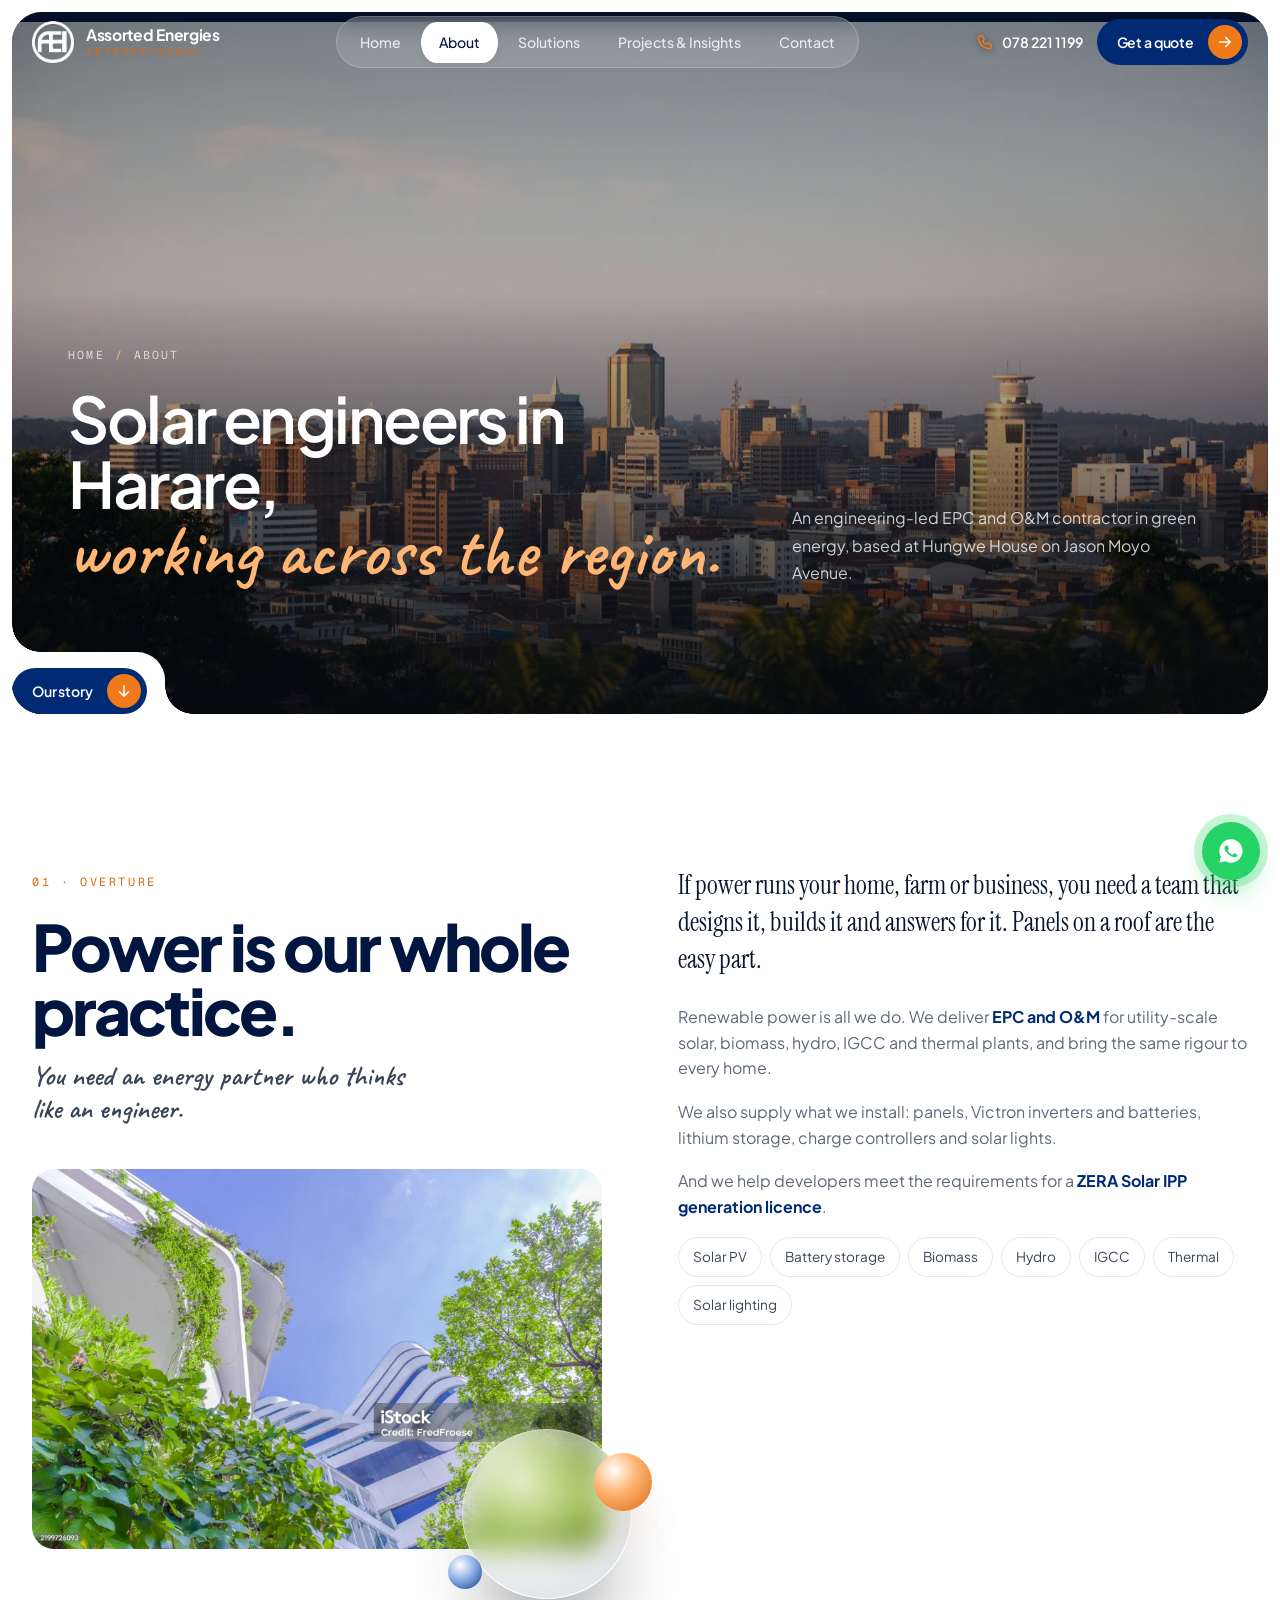
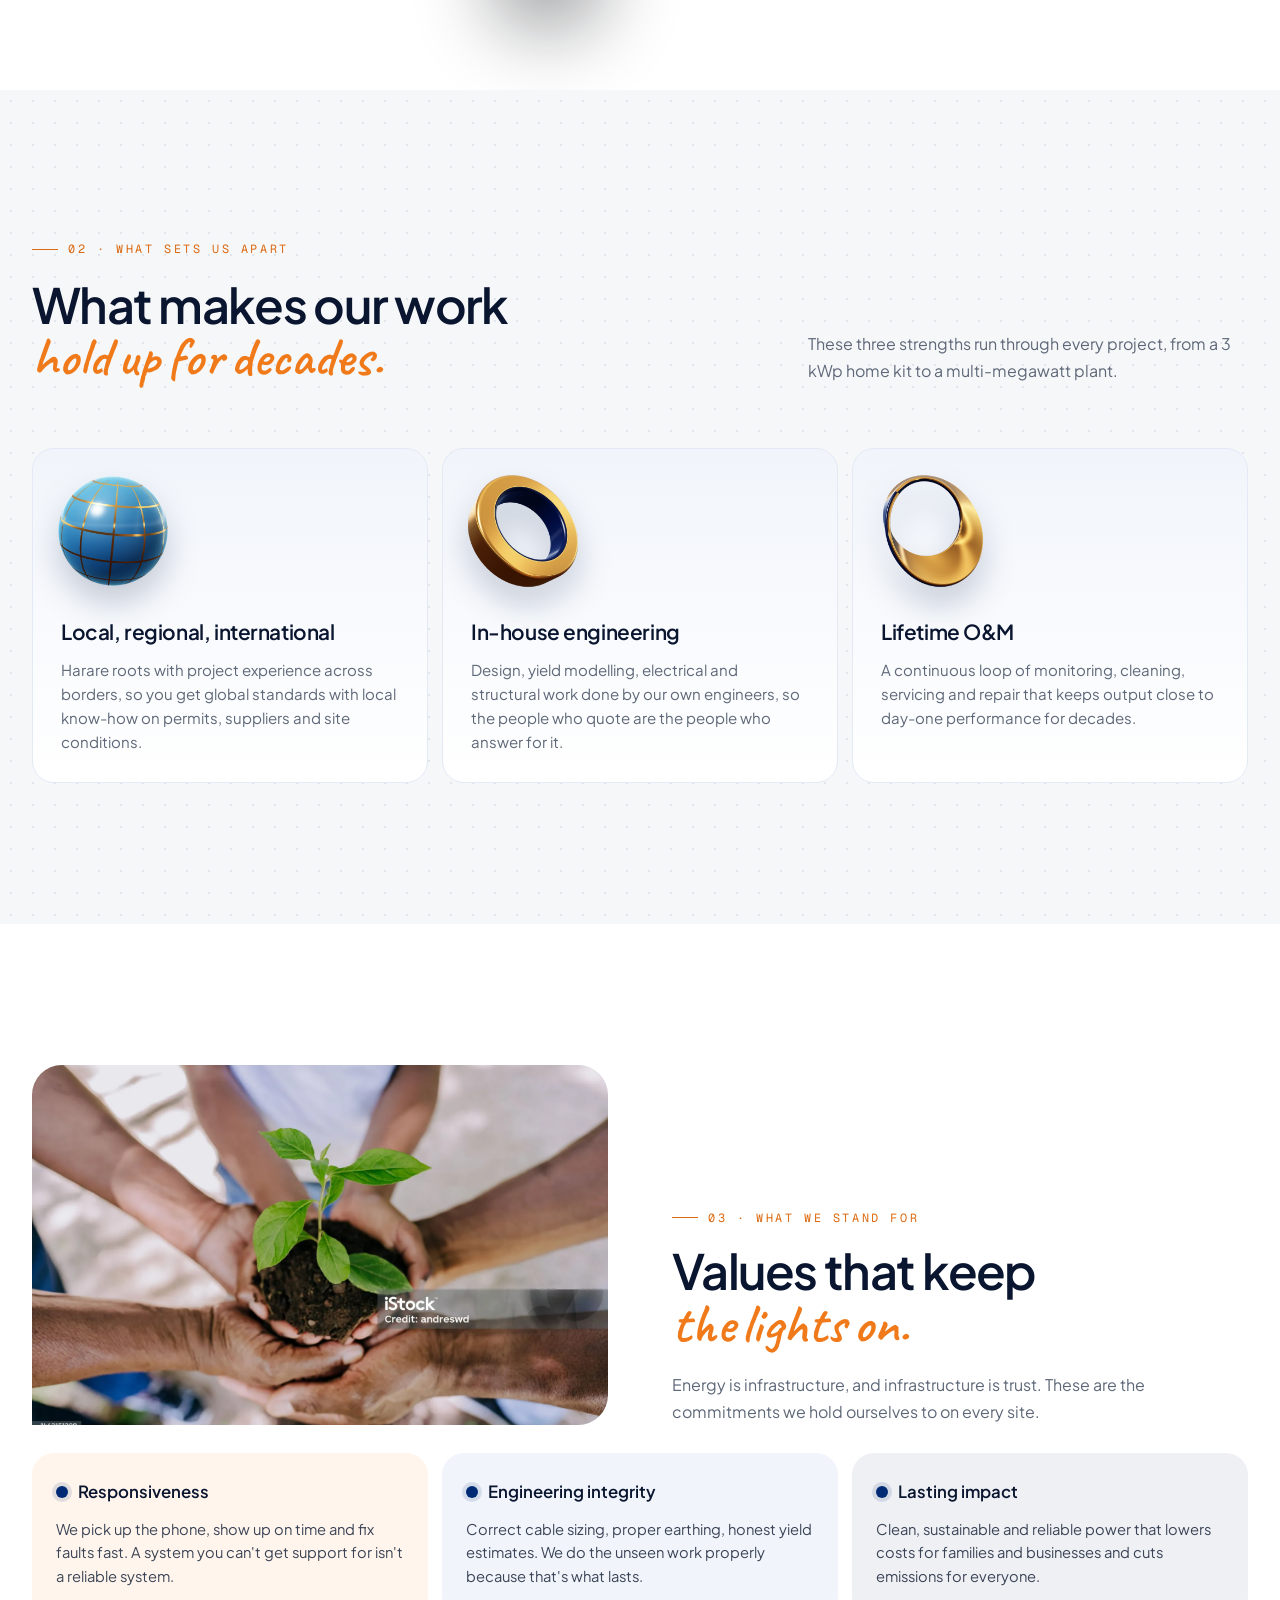
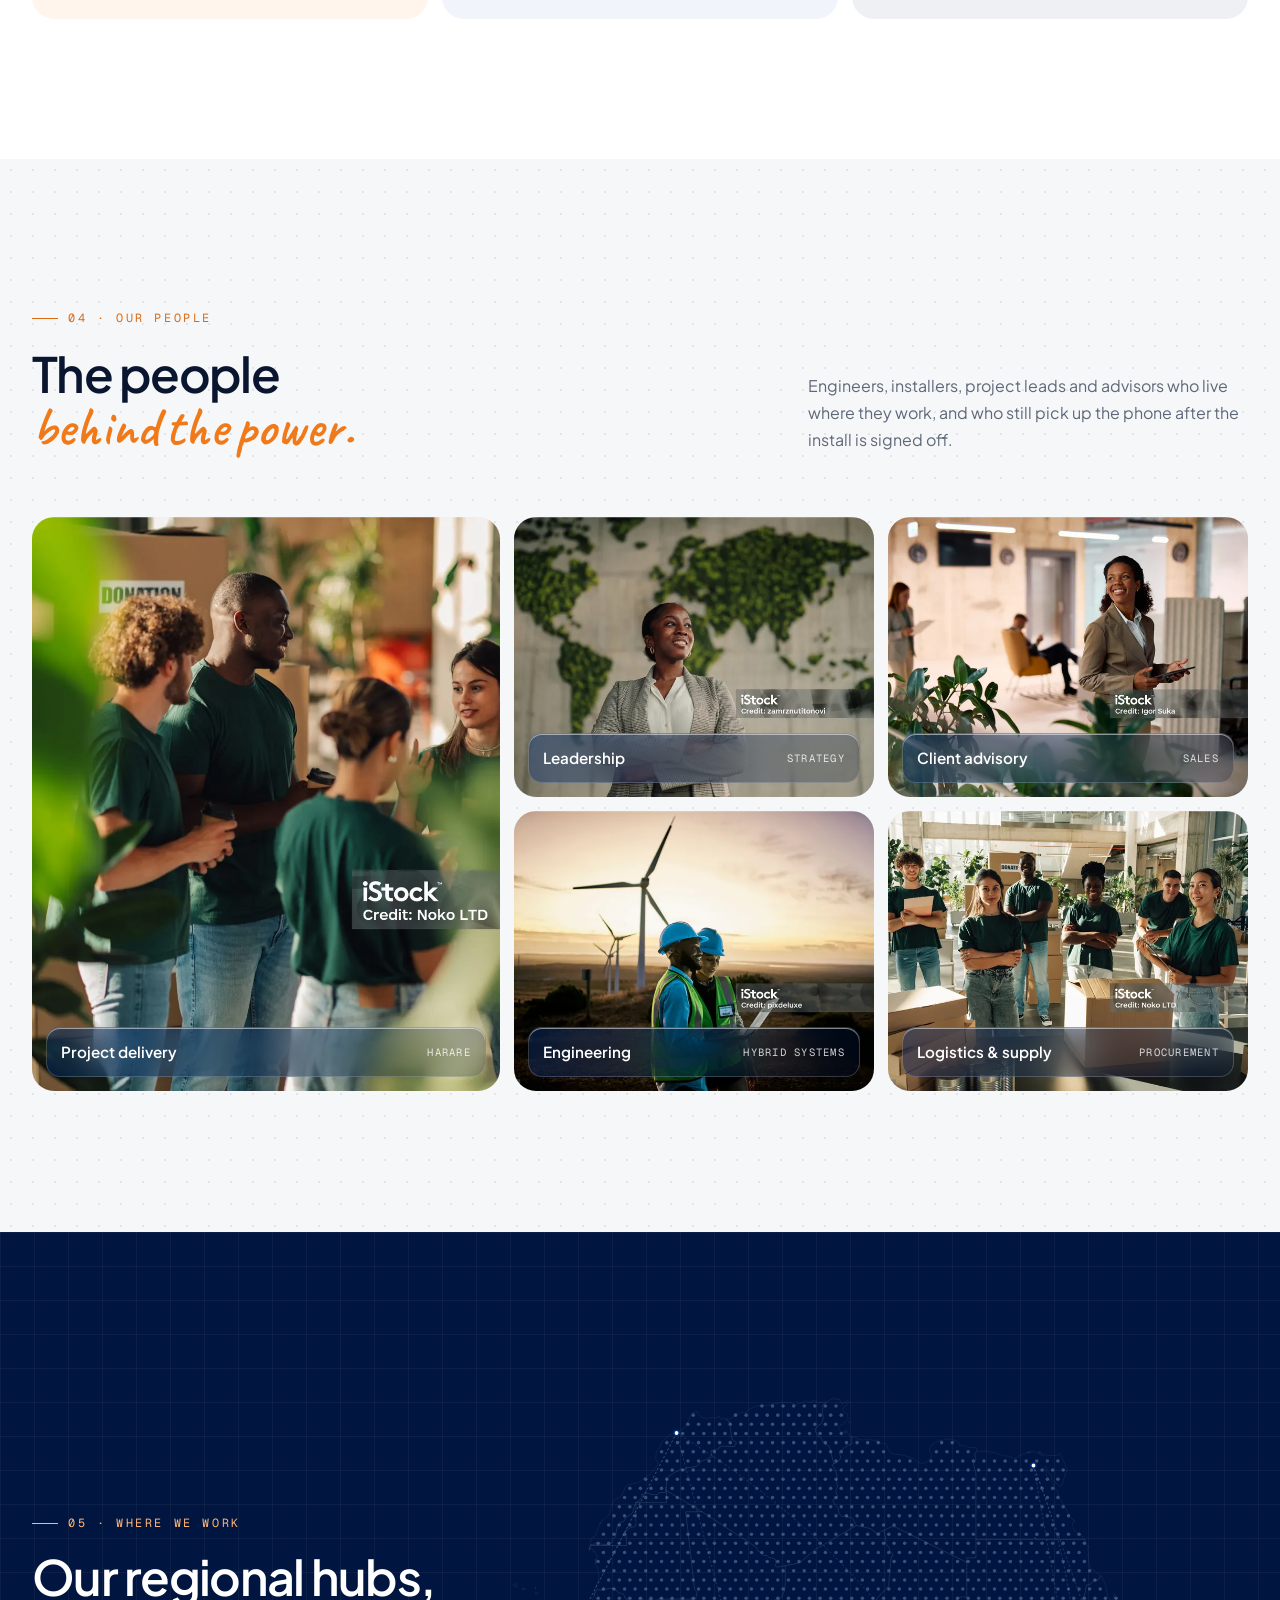
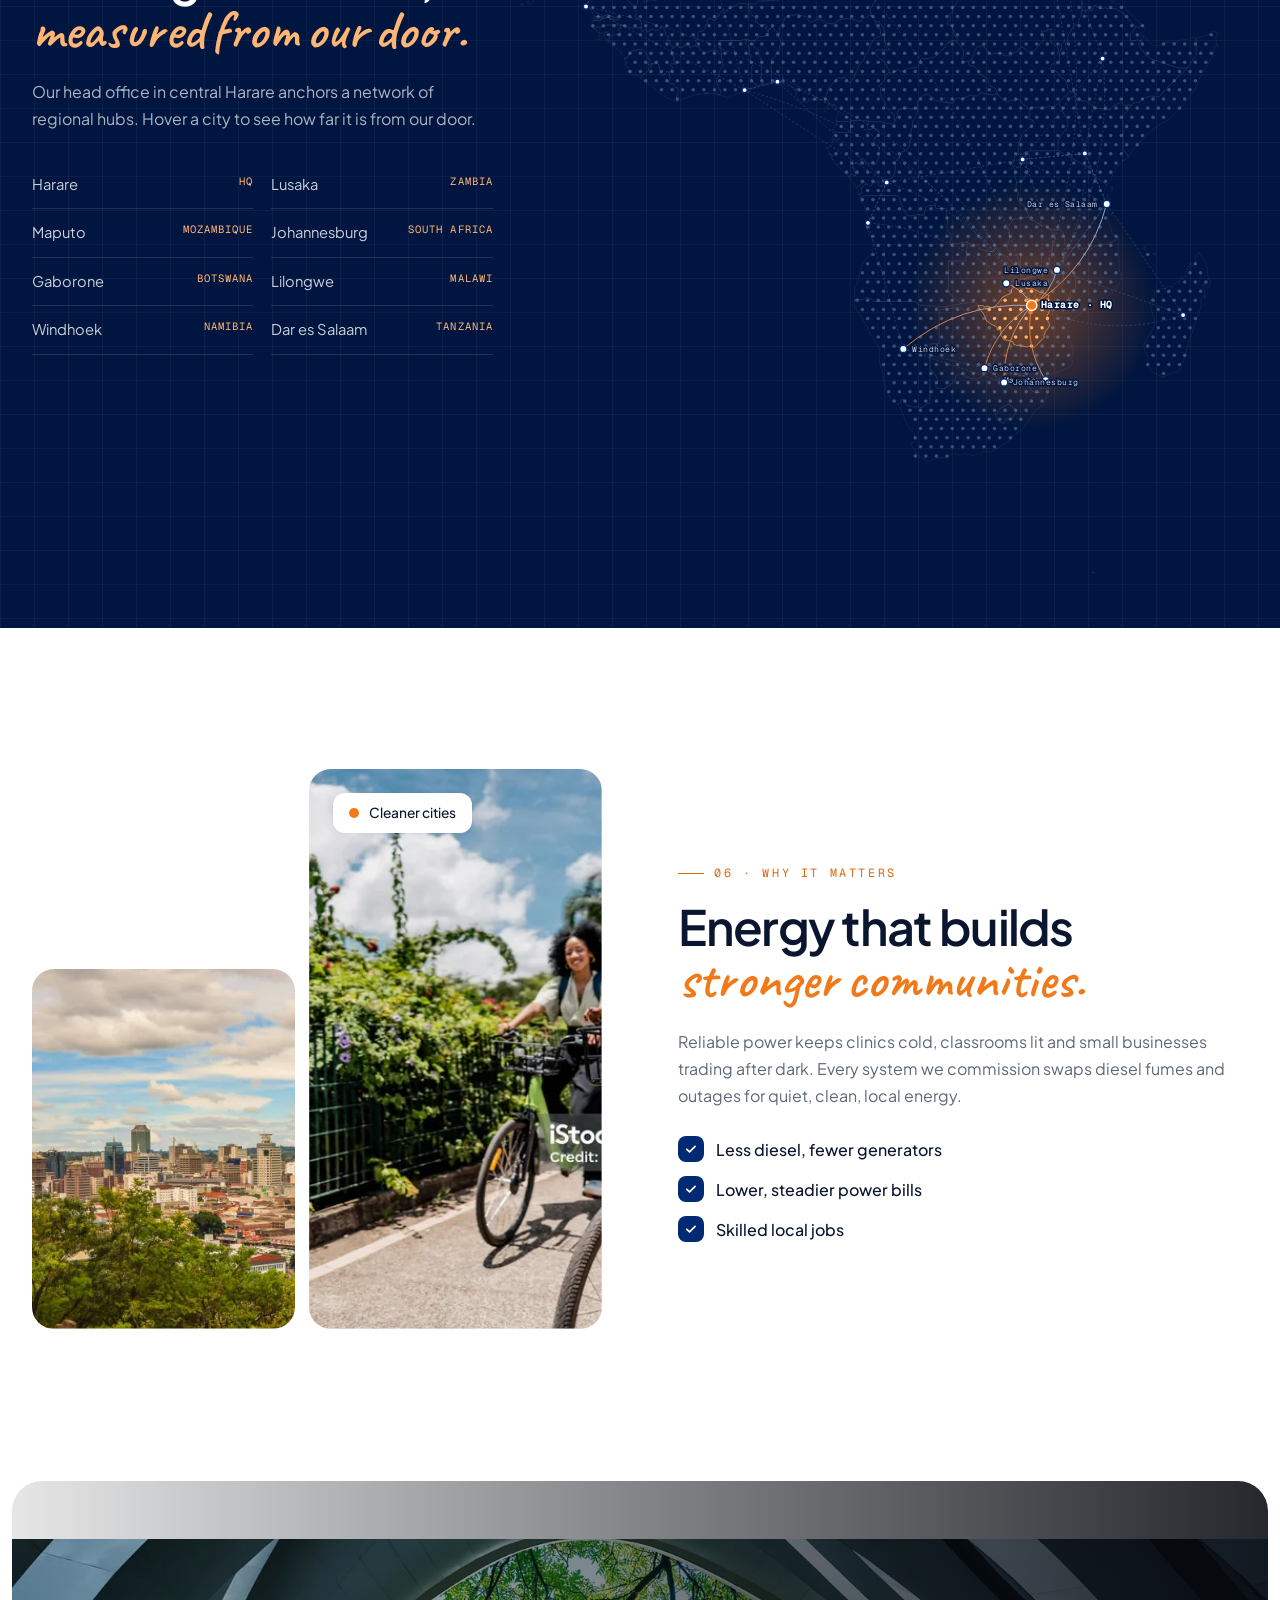
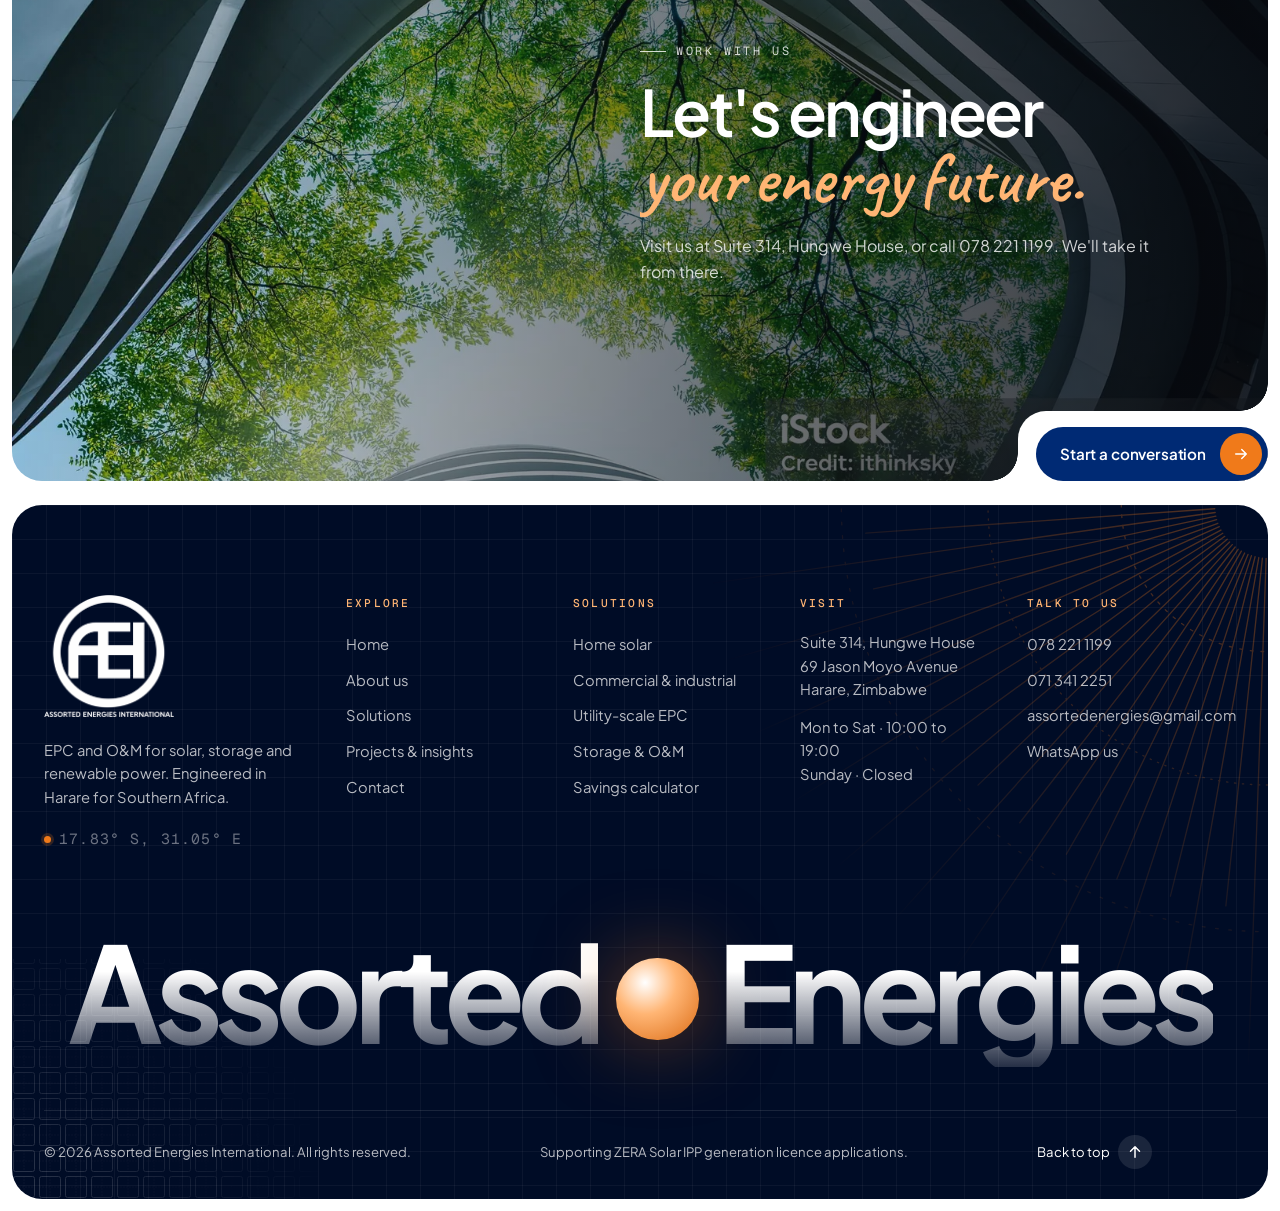
==== commit 96514859: "Add solar detail patterns, fix mobile menu close button - PV cell, battery bar and sun ray motifs in" ====
--- a/about.html
+++ b/about.html
@@ -257,6 +257,7 @@
       <div class="footer-brand">
         <img src="assets/img/logo-white.png" alt="Assorted Energies International" width="150" height="140" loading="lazy">
         <p>EPC and O&amp;M for solar, storage and renewable power. Engineered in Harare for Southern Africa.</p>
+        <p class="footer-coords">17.83° S, 31.05° E</p>
       </div>
       <div class="footer-col">
         <h4>Explore</h4>
--- a/assets/css/style.css
+++ b/assets/css/style.css
@@ -287,16 +287,24 @@
 .has-dark-hero .site-header:not(.is-scrolled) .nav__list a { color: rgba(255, 255, 255, .82); }
 .has-dark-hero .site-header:not(.is-scrolled) .nav__list a.is-active,
 .has-dark-hero .site-header:not(.is-scrolled) .nav__list a:hover { color: var(--navy-900); }
+/* No background behind the icons, so a soft shadow keeps them legible over the photo */
 .has-dark-hero .site-header:not(.is-scrolled) .menu-toggle span { background: #fff; }
-
-.menu-toggle { display: none; width: 48px; height: 48px; border-radius: 50%; background: var(--gray-100); position: relative; z-index: 120; }
-.menu-toggle span { position: absolute; left: 14px; right: 14px; height: 2px; border-radius: 2px; background: var(--navy-900); transition: transform .5s var(--ease), top .5s var(--ease); }
-.menu-toggle span:first-child { top: 19px; }
-.menu-toggle span:last-child { top: 27px; }
+.has-dark-hero .site-header:not(.is-scrolled) .menu-toggle,
+.has-dark-hero .site-header:not(.is-scrolled) .header-phone svg { filter: drop-shadow(0 1px 3px rgba(0, 0, 0, .45)); }
+
+.menu-toggle { display: none; width: 44px; height: 44px; position: relative; z-index: 120; }
+.menu-toggle span { position: absolute; left: 10px; right: 10px; height: 2px; border-radius: 2px; background: var(--navy-900); transition: transform .5s var(--ease), top .5s var(--ease); }
+.menu-toggle span:first-child { top: 17px; }
+.menu-toggle span:last-child { top: 25px; }
 .menu-open .menu-toggle span { background: #fff !important; }
-.menu-open .menu-toggle { background: rgba(255, 255, 255, .12); }
-.menu-open .menu-toggle span:first-child { top: 23px; transform: rotate(45deg); }
-.menu-open .menu-toggle span:last-child { top: 23px; transform: rotate(-45deg); }
+.menu-open .menu-toggle { filter: none; }
+/* While the menu is open the header sits above it, so the close button stays visible */
+.menu-open .site-header { z-index: 115; transform: none; background: transparent; box-shadow: none; -webkit-backdrop-filter: none; backdrop-filter: none; }
+.menu-open .site-header .brand__text b { color: #fff; }
+.menu-open .site-header .brand__mark { filter: brightness(0) invert(1); }
+.menu-open .site-header .header-cta > :not(.menu-toggle) { opacity: 0; visibility: hidden; }
+.menu-open .menu-toggle span:first-child { top: 21px; transform: rotate(45deg); }
+.menu-open .menu-toggle span:last-child { top: 21px; transform: rotate(-45deg); }
 
 .mobile-menu {
   position: fixed; inset: 0; z-index: 110; background: var(--navy-900); color: #fff;
@@ -969,7 +977,7 @@
 
 /* Contact */
 .contact { display: grid; grid-template-columns: .9fr 1.1fr; gap: 14px; align-items: stretch; }
-.contact__card { background-image: var(--pat-grid); background-size: 34px 34px; position: relative; overflow: hidden; background: var(--navy-900); color: #fff; border-radius: var(--radius-lg); padding: clamp(28px, 4vw, 48px); display: flex; flex-direction: column; gap: 26px; isolation: isolate; }
+.contact__card { position: relative; overflow: hidden; background: var(--pat-grid), var(--navy-900); background-size: 34px 34px; color: #fff; border-radius: var(--radius-lg); padding: clamp(28px, 4vw, 48px); display: flex; flex-direction: column; gap: 26px; isolation: isolate; }
 .contact__card::before { content: ""; position: absolute; inset: 0; z-index: -1; background: radial-gradient(60% 50% at 100% 0%, rgba(240, 122, 26, .3), transparent 60%); }
 .contact__card .float-obj { width: 120px; right: 10px; top: 18px; }
 .contact__item { display: grid; grid-template-columns: 48px 1fr; gap: 16px; align-items: start; }
@@ -1108,9 +1116,8 @@
   .section .btn, .calc__result .btn, .contact__card .btn, .promise .btn { width: 100%; }
   .notch .btn { width: auto; }
   .hero .notch__round { display: none; }
-  .header-phone { display: inline-grid; place-items: center; width: 48px; height: 48px; border-radius: 50%; background: var(--gray-100); }
-  .header-phone svg { width: 20px; height: 20px; }
-  .has-dark-hero .site-header:not(.is-scrolled) .header-phone { background: rgba(255, 255, 255, .14); }
+  .header-phone { display: inline-grid; place-items: center; width: 44px; height: 44px; }
+  .header-phone svg { width: 22px; height: 22px; }
   .process { grid-template-columns: 1fr; gap: 26px; }
   .step { padding: 0 0 0 54px; }
   .step__dot { top: -4px; }
@@ -1140,7 +1147,8 @@
   .team { grid-template-columns: 1fr; grid-template-rows: none; grid-auto-rows: 280px; }
   .strips { grid-template-columns: repeat(5, 1fr); height: 300px; gap: 6px; }
   .strips figcaption { display: none; }
-  .footer-top { grid-template-columns: 1fr 1fr; }
+  .footer-top { grid-template-columns: repeat(2, minmax(0, 1fr)); column-gap: 20px; }
+  .footer-brand, .footer-col:nth-child(4), .footer-col:nth-child(5) { grid-column: 1 / -1; }
   .footer-bottom { flex-direction: column; align-items: flex-start; }
   .counter { padding-right: 12px; }
   .counter + .counter { padding-left: 12px; }
@@ -1171,3 +1179,72 @@
   .js [data-reveal], .js [data-reveal="clip"] > *, [data-split] .line > span, .js .hero [data-hero], .js .page-hero [data-hero], .js .strip-hero [data-hero], .js .strips figure { opacity: 1 !important; transform: none !important; clip-path: none !important; }
   .marquee__track { animation: none; }
 }
+
+/* ---------------------------------------------------------------------------------
+   Detail patterns: small solar motifs tucked into corners, faded out with a mask
+   --------------------------------------------------------------------------------- */
+.service-item::after,
+.site-footer::before, .site-footer::after,
+.contact__card::after, .calc__result::after {
+  content: ""; position: absolute; pointer-events: none;
+  -webkit-mask-image: radial-gradient(closest-side at var(--fade-at, 100% 0%), #000 0%, rgba(0, 0, 0, .55) 45%, transparent 100%);
+          mask-image: radial-gradient(closest-side at var(--fade-at, 100% 0%), #000 0%, rgba(0, 0, 0, .55) 45%, transparent 100%);
+}
+
+/* What we do: one motif per service, sat in the top-right corner */
+.service-item::after {
+  top: 0; right: 0; width: 62%; height: 46%; z-index: -1;
+  -webkit-mask-image: radial-gradient(circle at 100% 0%, #000 8%, transparent 72%);
+          mask-image: radial-gradient(circle at 100% 0%, #000 8%, transparent 72%);
+  background: url(../img/pat/cells-navy.svg) right -1px top -1px / 26px 26px;
+  opacity: .2; transition: opacity .6s var(--ease), transform 1.2s var(--ease); transform-origin: 100% 0;
+}
+.service-item:nth-child(2)::after { background: url(../img/pat/bars-navy.svg) right 6px top 0 / 12px 34px; }
+.service-item:nth-child(3)::after { background: url(../img/pat/rays-navy.svg) right top / 420px 420px no-repeat; width: 72%; height: 62%; }
+.section--dark .service-item::after { background-image: url(../img/pat/cells.svg); opacity: .16; }
+.section--dark .service-item:nth-child(2)::after { background-image: url(../img/pat/bars.svg); opacity: .14; }
+.section--dark .service-item:nth-child(3)::after { background-image: url(../img/pat/rays.svg); opacity: .2; }
+.service-item:hover::after, .service-item.is-inview::after { opacity: .3; }
+.service-item:nth-child(2):hover::after, .service-item:nth-child(2).is-inview::after { opacity: .18; }
+.service-item:nth-child(3):hover::after, .service-item:nth-child(3).is-inview::after { transform: rotate(5deg); }
+.service-item > * { position: relative; }
+.service-item .num { display: flex; align-items: center; gap: 10px; }
+.service-item .num::after { content: ""; width: 22px; height: 1px; background: currentColor; opacity: .5; transition: width .6s var(--ease); }
+.service-item:hover .num::after, .service-item.is-inview .num::after { width: 44px; }
+
+/* Footer: sun rays from the top-right corner, a patch of PV cells bottom-left */
+.site-footer > .container { position: relative; z-index: 1; }
+.site-footer::before {
+  top: 0; right: 0; width: min(560px, 70%); aspect-ratio: 1;
+  background: url(../img/pat/rays-orange.svg) right top / 100% 100% no-repeat; opacity: .32;
+  -webkit-mask-image: radial-gradient(circle at 100% 0%, #000 10%, transparent 72%);
+          mask-image: radial-gradient(circle at 100% 0%, #000 10%, transparent 72%);
+}
+.site-footer::after {
+  left: 0; bottom: 0; width: min(380px, 55%); height: 240px;
+  background: url(../img/pat/cells.svg) left -1px bottom -1px / 26px 26px; opacity: .16;
+  -webkit-mask-image: radial-gradient(circle at 0% 100%, #000 5%, transparent 70%);
+          mask-image: radial-gradient(circle at 0% 100%, #000 5%, transparent 70%);
+}
+.footer-coords { margin-top: 18px; font-family: var(--mono); font-size: .7rem; letter-spacing: .08em; white-space: nowrap; color: rgba(255, 255, 255, .42); display: flex; align-items: center; gap: 8px; }
+.footer-coords::before { content: ""; width: 7px; height: 7px; border-radius: 50%; background: var(--orange-500); box-shadow: 0 0 0 3px rgba(240, 122, 26, .2); }
+.footer-col a { position: relative; display: inline-block; transition: color .3s var(--ease), transform .4s var(--ease); }
+.footer-col a::before { content: ""; position: absolute; left: -14px; top: 50%; width: 6px; height: 1px; background: var(--orange-500); opacity: 0; transform: translateX(-6px); transition: .4s var(--ease); }
+.footer-col a:hover { transform: translateX(6px); }
+.footer-col a:hover::before { opacity: 1; transform: none; }
+.footer-word { padding-bottom: .1em; }
+.footer-word span:not(.footer-word__sun) { padding-bottom: .12em; }
+.footer-bottom { padding-right: 84px; }
+
+/* Contact card and calculator result: rays in the corner of the navy panels */
+.contact__card::after { top: 0; right: 0; width: 360px; aspect-ratio: 1; z-index: -1; background: url(../img/pat/rays-orange.svg) right top / 100% 100% no-repeat; opacity: .35;
+  -webkit-mask-image: radial-gradient(circle at 100% 0%, #000 10%, transparent 70%); mask-image: radial-gradient(circle at 100% 0%, #000 10%, transparent 70%); }
+.calc__result { position: relative; isolation: isolate; }
+.calc__result::after { right: 0; bottom: 0; width: 60%; height: 55%; z-index: -1; background: url(../img/pat/cells.svg) right -1px bottom -1px / 26px 26px; opacity: .14;
+  -webkit-mask-image: radial-gradient(circle at 100% 100%, #000 5%, transparent 70%); mask-image: radial-gradient(circle at 100% 100%, #000 5%, transparent 70%); }
+
+@media (max-width: 640px) {
+  .footer-bottom { padding-right: 0; padding-bottom: 64px; }
+  .service-item::after { width: 75%; }
+}
+@media (prefers-reduced-motion: reduce) { .service-item::after { transition: none; transform: none !important; } }
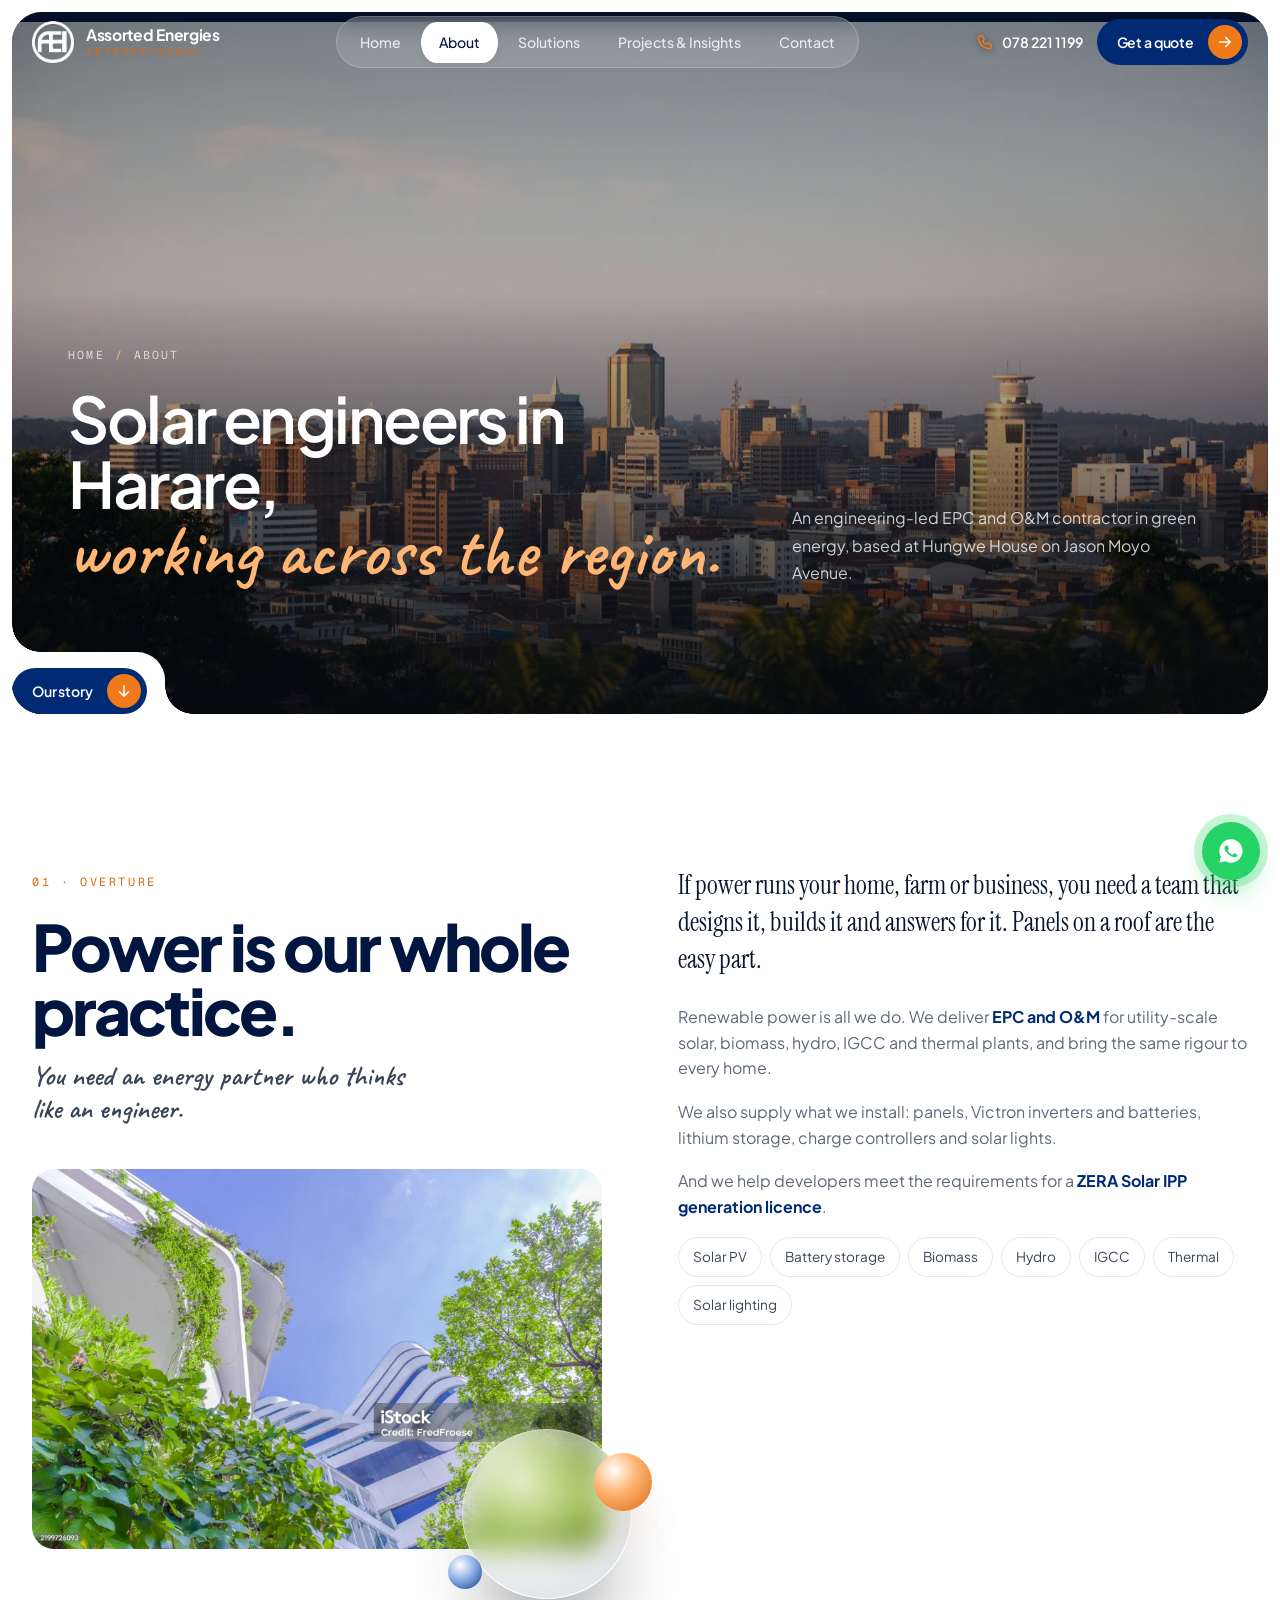
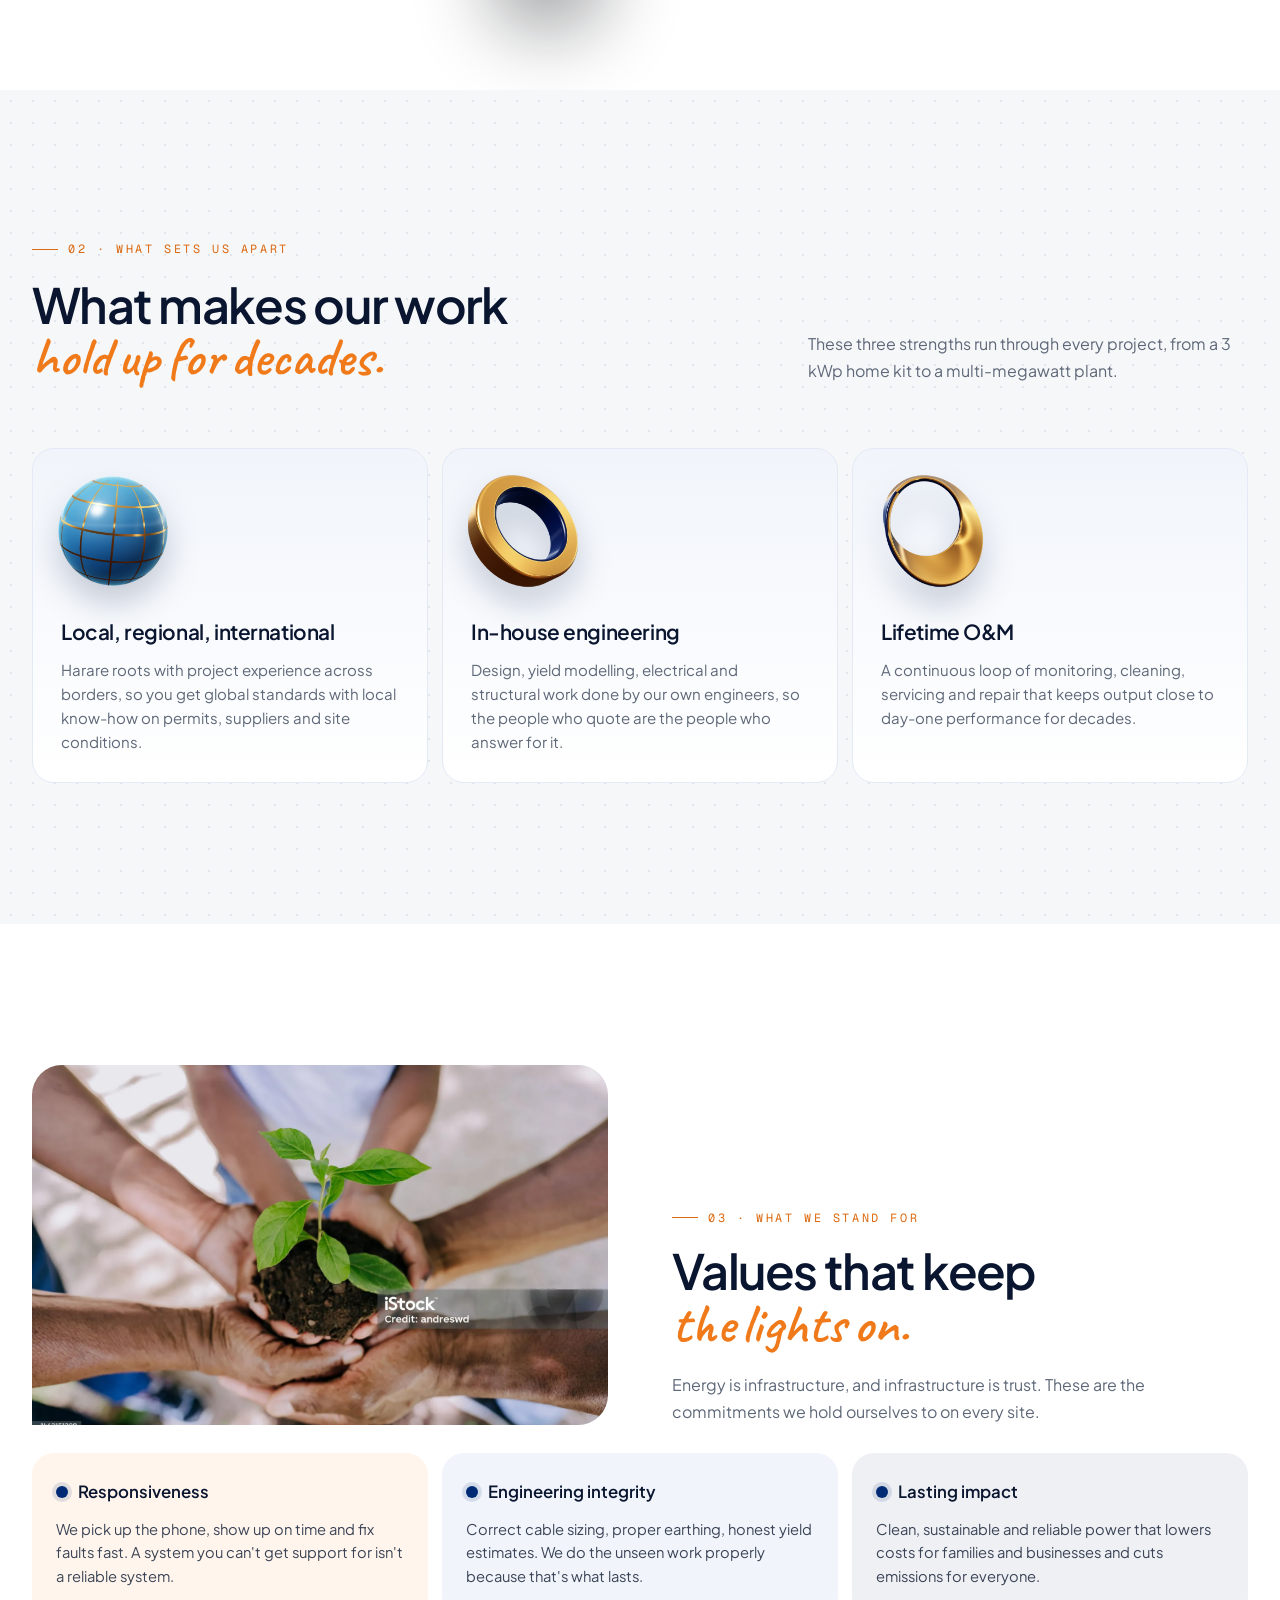
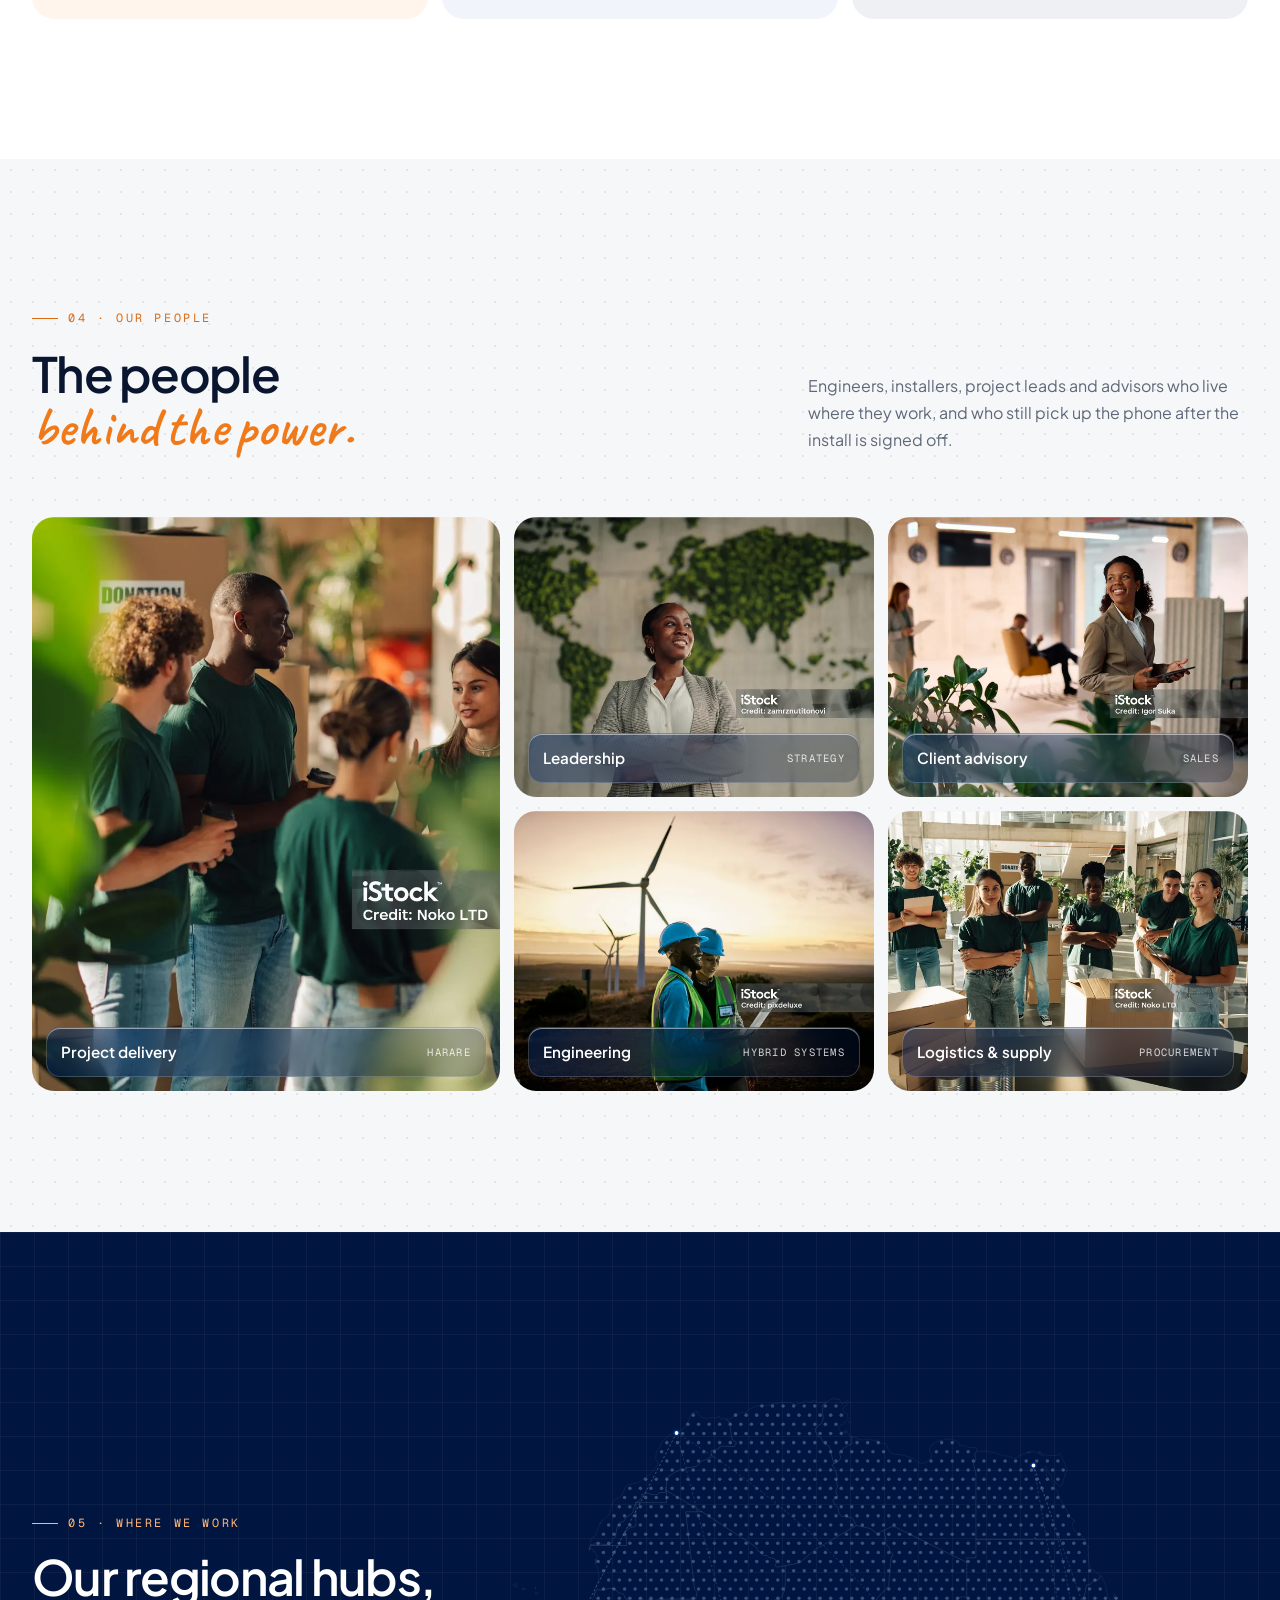
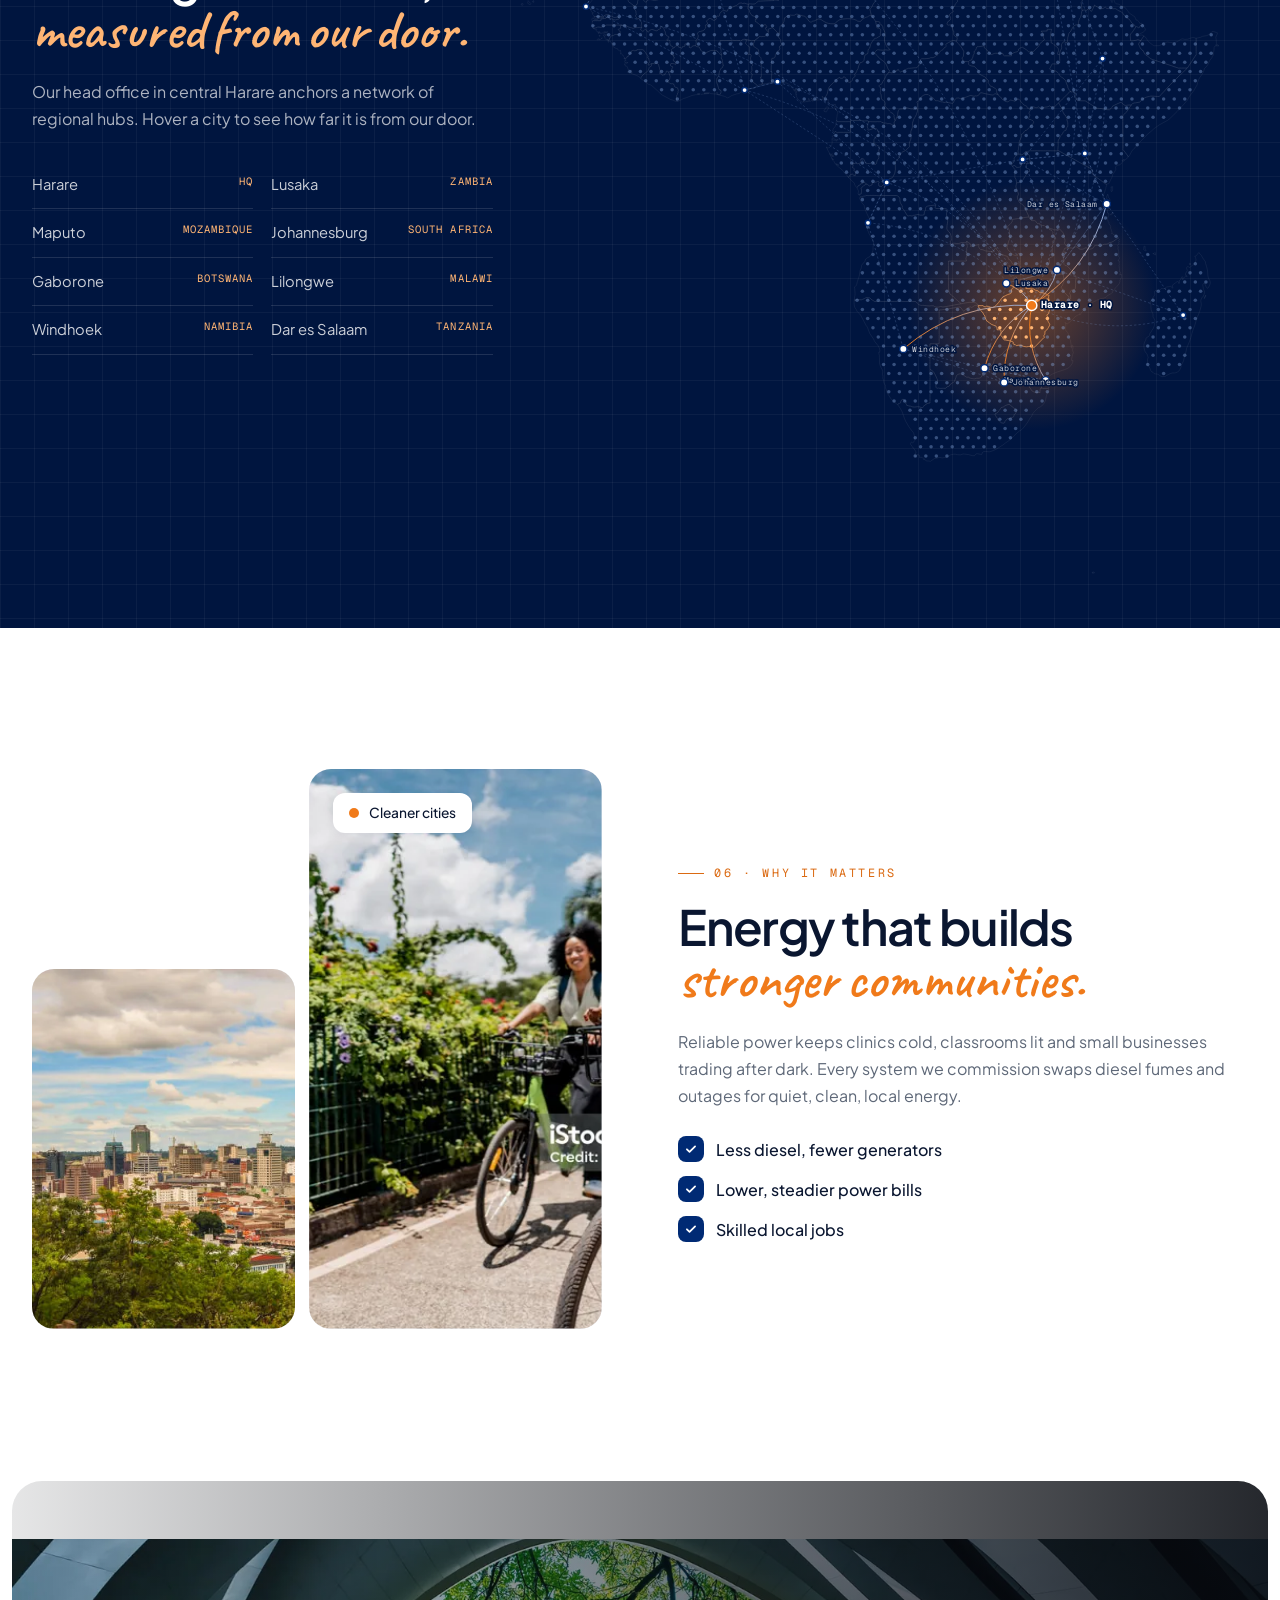
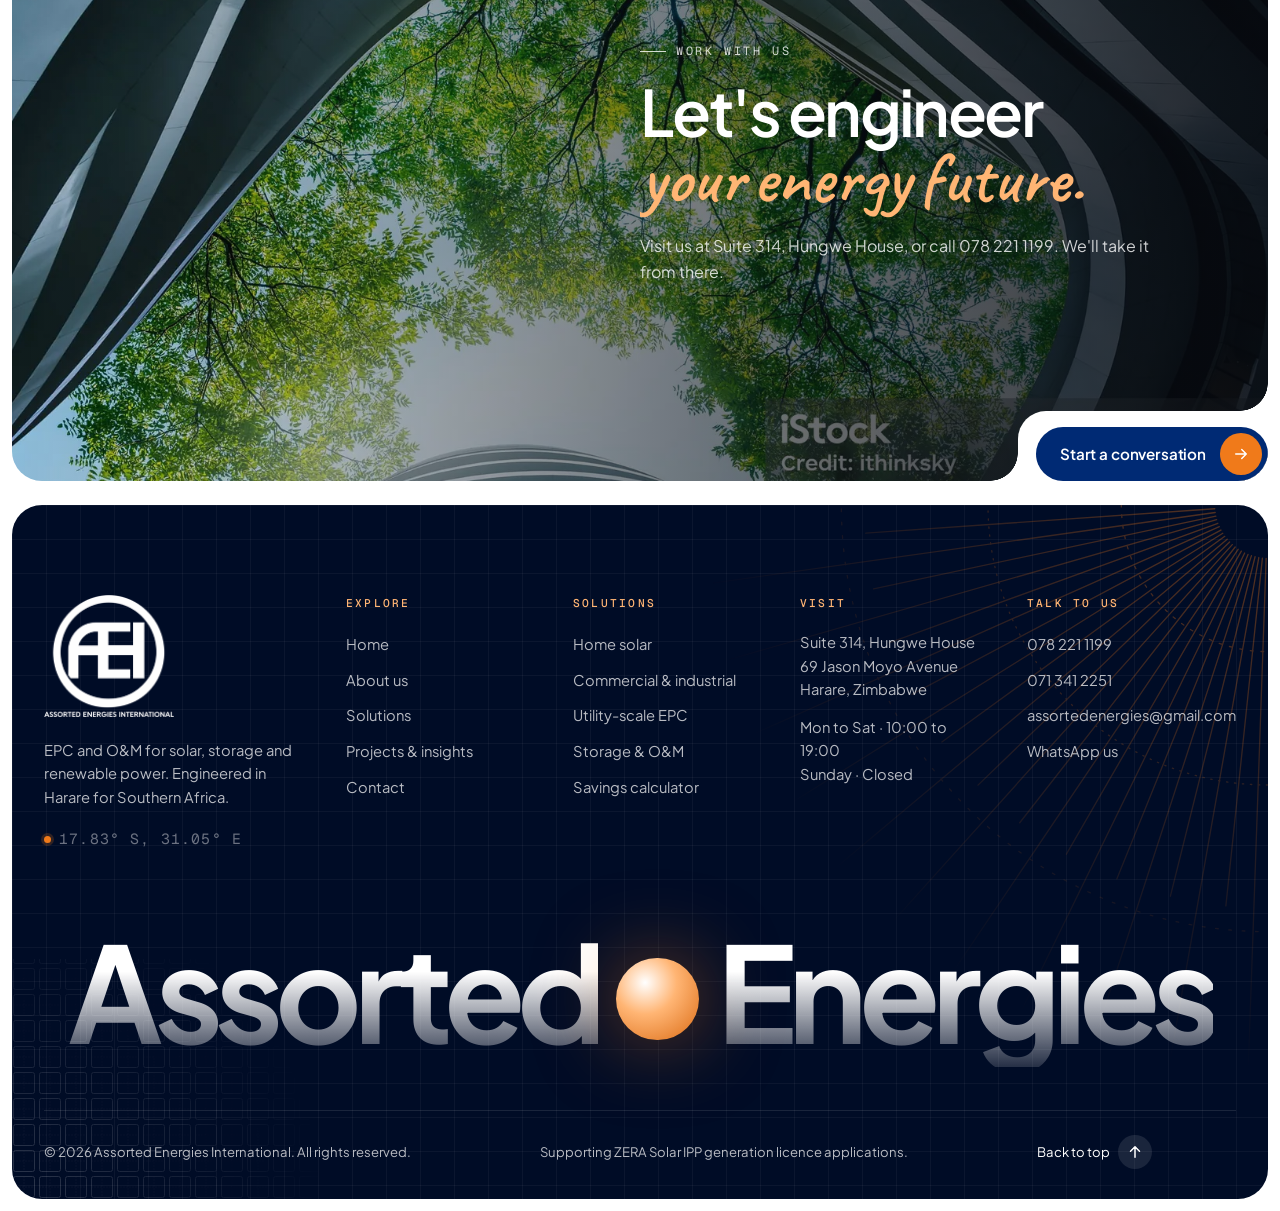
==== commit 007c52c1: "Version CSS and JS links by content hash so the week-long cache never serves stale styles Co-Authore" ====
--- a/about.html
+++ b/about.html
@@ -10,8 +10,8 @@
   <script>document.documentElement.classList.add('js')</script>
   <link rel="preload" href="assets/fonts/plus-jakarta-sans.woff2" as="font" type="font/woff2" crossorigin>
   <link rel="preload" href="assets/fonts/caveat.woff2" as="font" type="font/woff2" crossorigin>
-  <link rel="stylesheet" href="assets/css/fonts.css">
-  <link rel="stylesheet" href="assets/css/style.css">
+  <link rel="stylesheet" href="assets/css/fonts.css?v=8974cf91">
+  <link rel="stylesheet" href="assets/css/style.css?v=eecb8354">
 </head>
 <body class="has-dark-hero" id="top">
 <a class="skip-link" href="#main">Skip to content</a>
@@ -250,7 +250,7 @@
 
 </main>
 
-<script src="assets/js/map-data.js" defer></script>
+<script src="assets/js/map-data.js?v=092347da" defer></script>
 <footer class="site-footer">
   <div class="container">
     <div class="footer-top">
@@ -317,7 +317,7 @@
   <svg viewBox="0 0 24 24" aria-hidden="true"><path d="M12 2a10 10 0 0 0-8.6 15.1L2 22l5-1.3A10 10 0 1 0 12 2Zm5.3 14.1c-.2.6-1.3 1.2-1.8 1.2s-1 .3-3.4-.7a11.6 11.6 0 0 1-4.6-4.1 5.2 5.2 0 0 1-1.1-2.8 3 3 0 0 1 1-2.2 1 1 0 0 1 .7-.3h.5c.2 0 .4 0 .6.5l.9 2.1a.6.6 0 0 1 0 .5l-.3.5-.4.5c-.2.2-.3.3-.1.6a8.3 8.3 0 0 0 1.5 1.9 7.5 7.5 0 0 0 2.2 1.4c.3.1.4.1.6-.1l.8-1c.2-.3.4-.2.6-.1l2 1c.3.1.5.2.5.3a2.5 2.5 0 0 1-.2 1.3Z"/></svg>
 </a>
 
-<script src="assets/js/main.js" defer></script>
+<script src="assets/js/main.js?v=0222d43e" defer></script>
 
 </body>
 </html>
